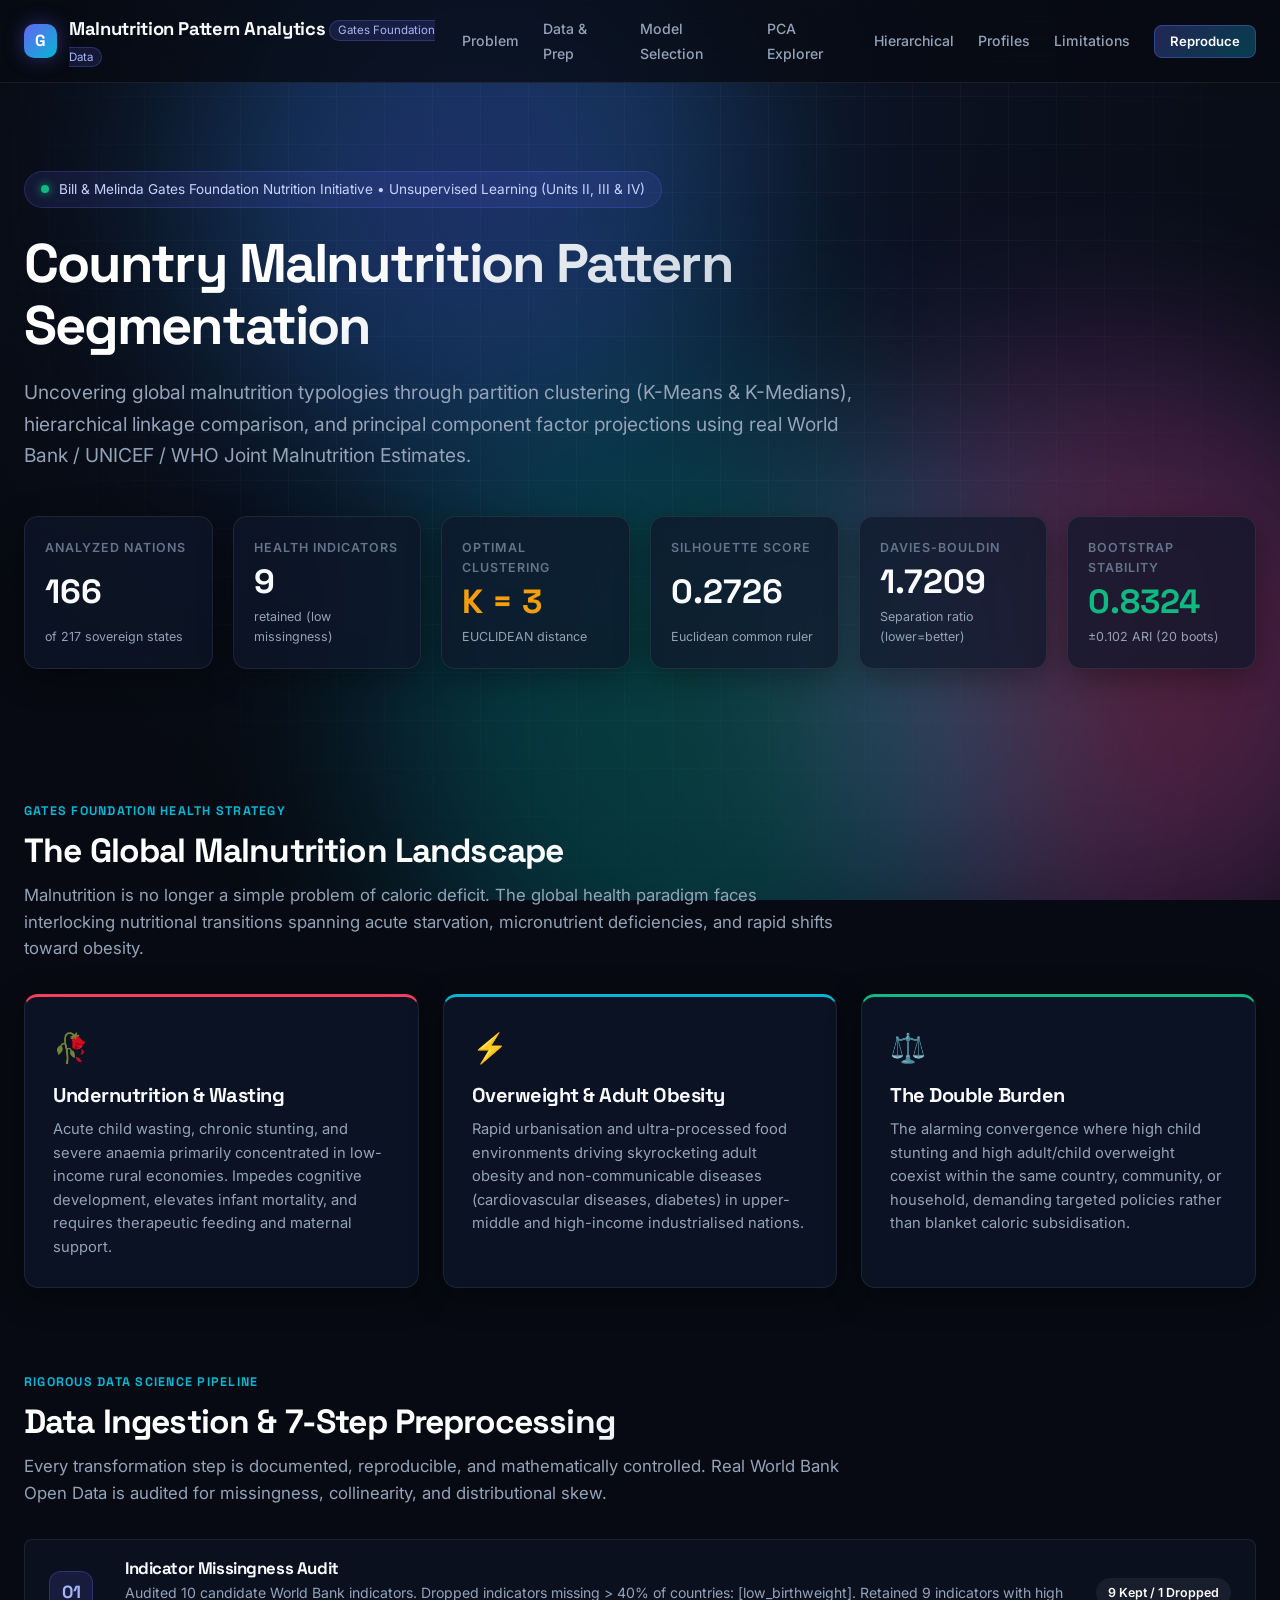
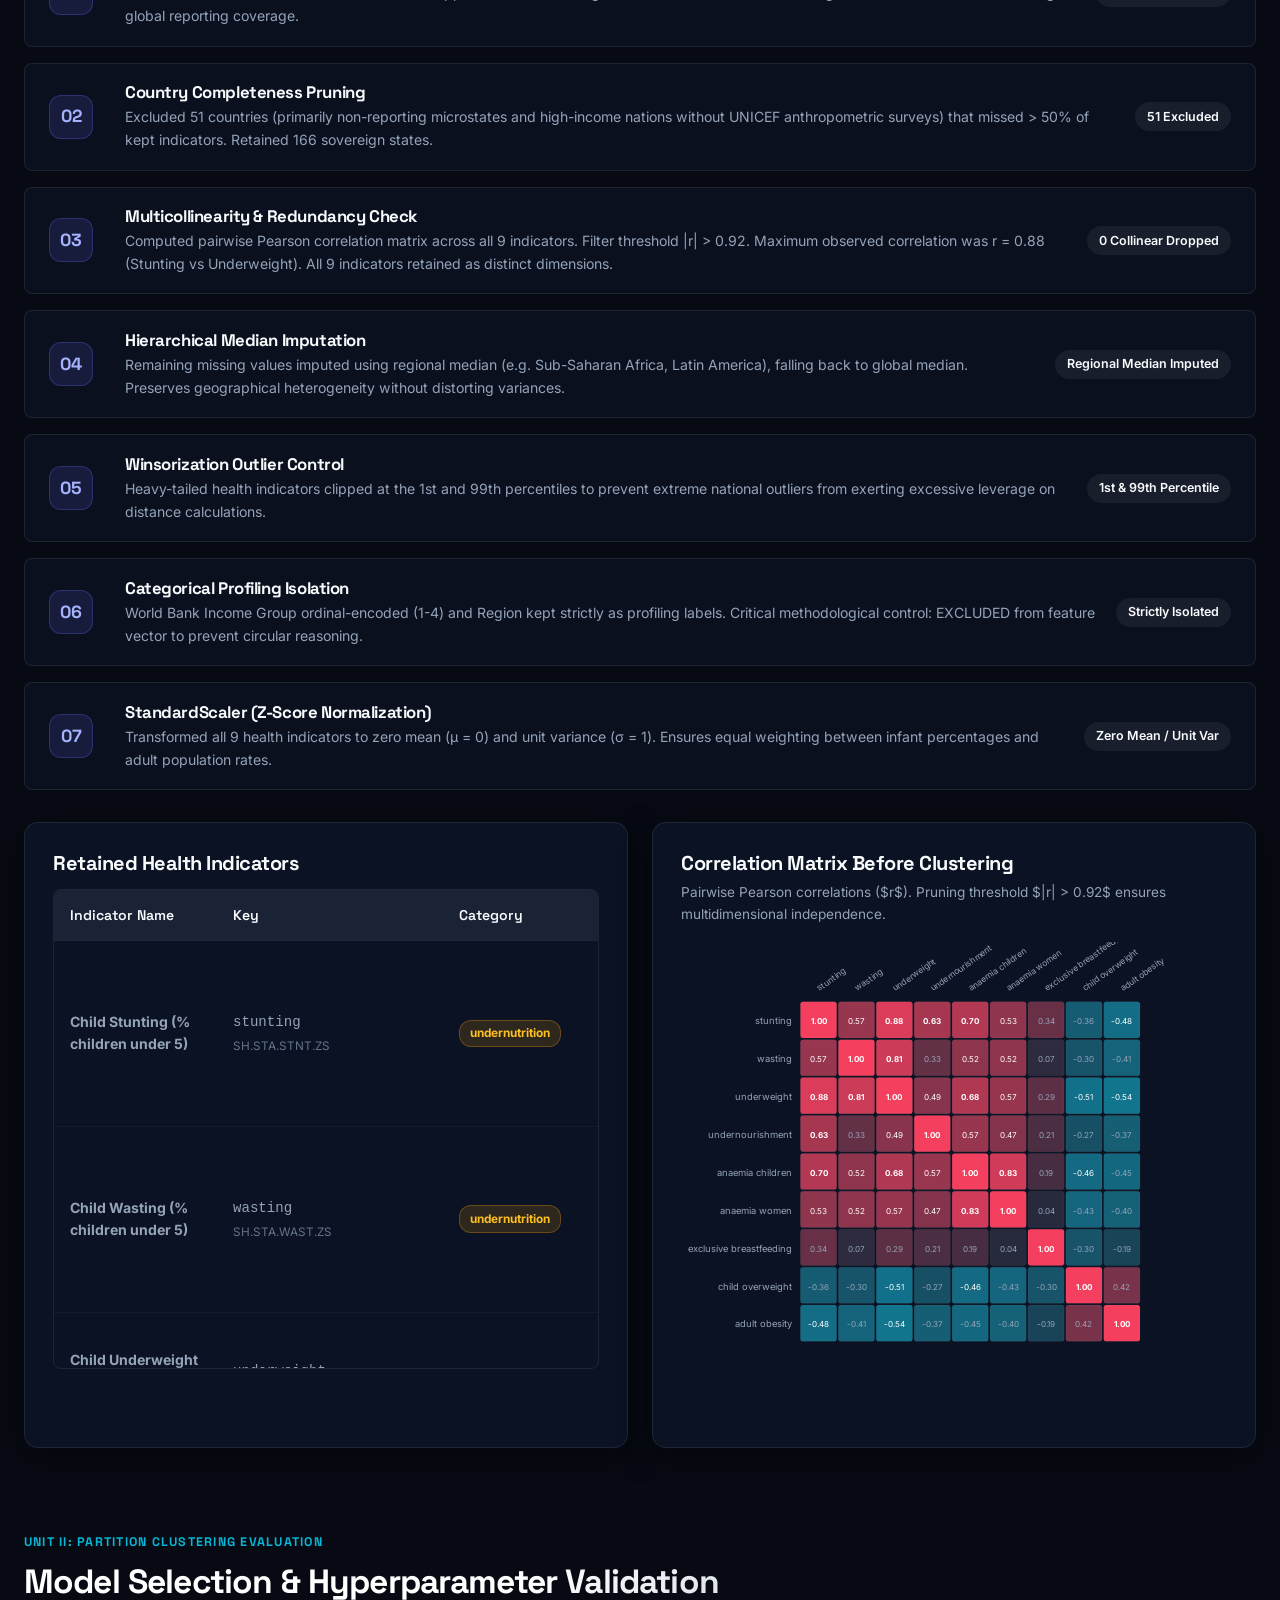
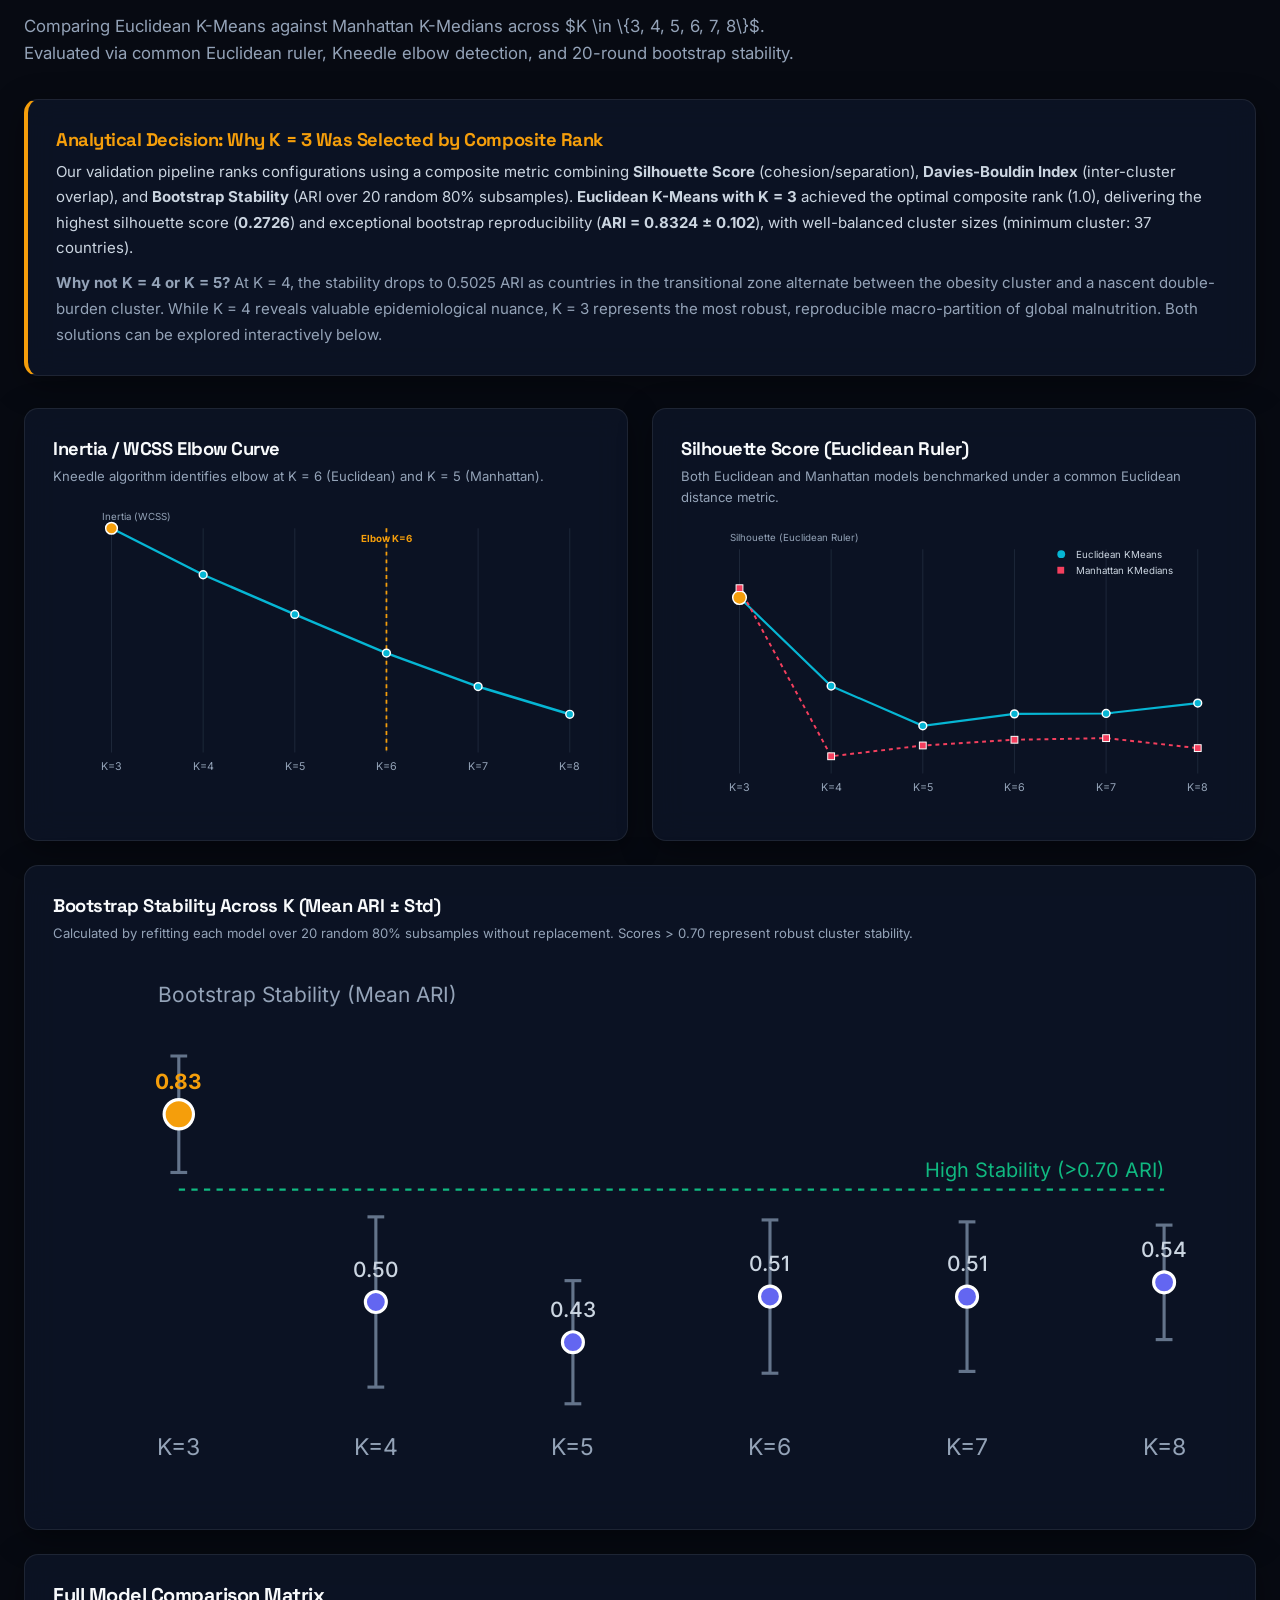
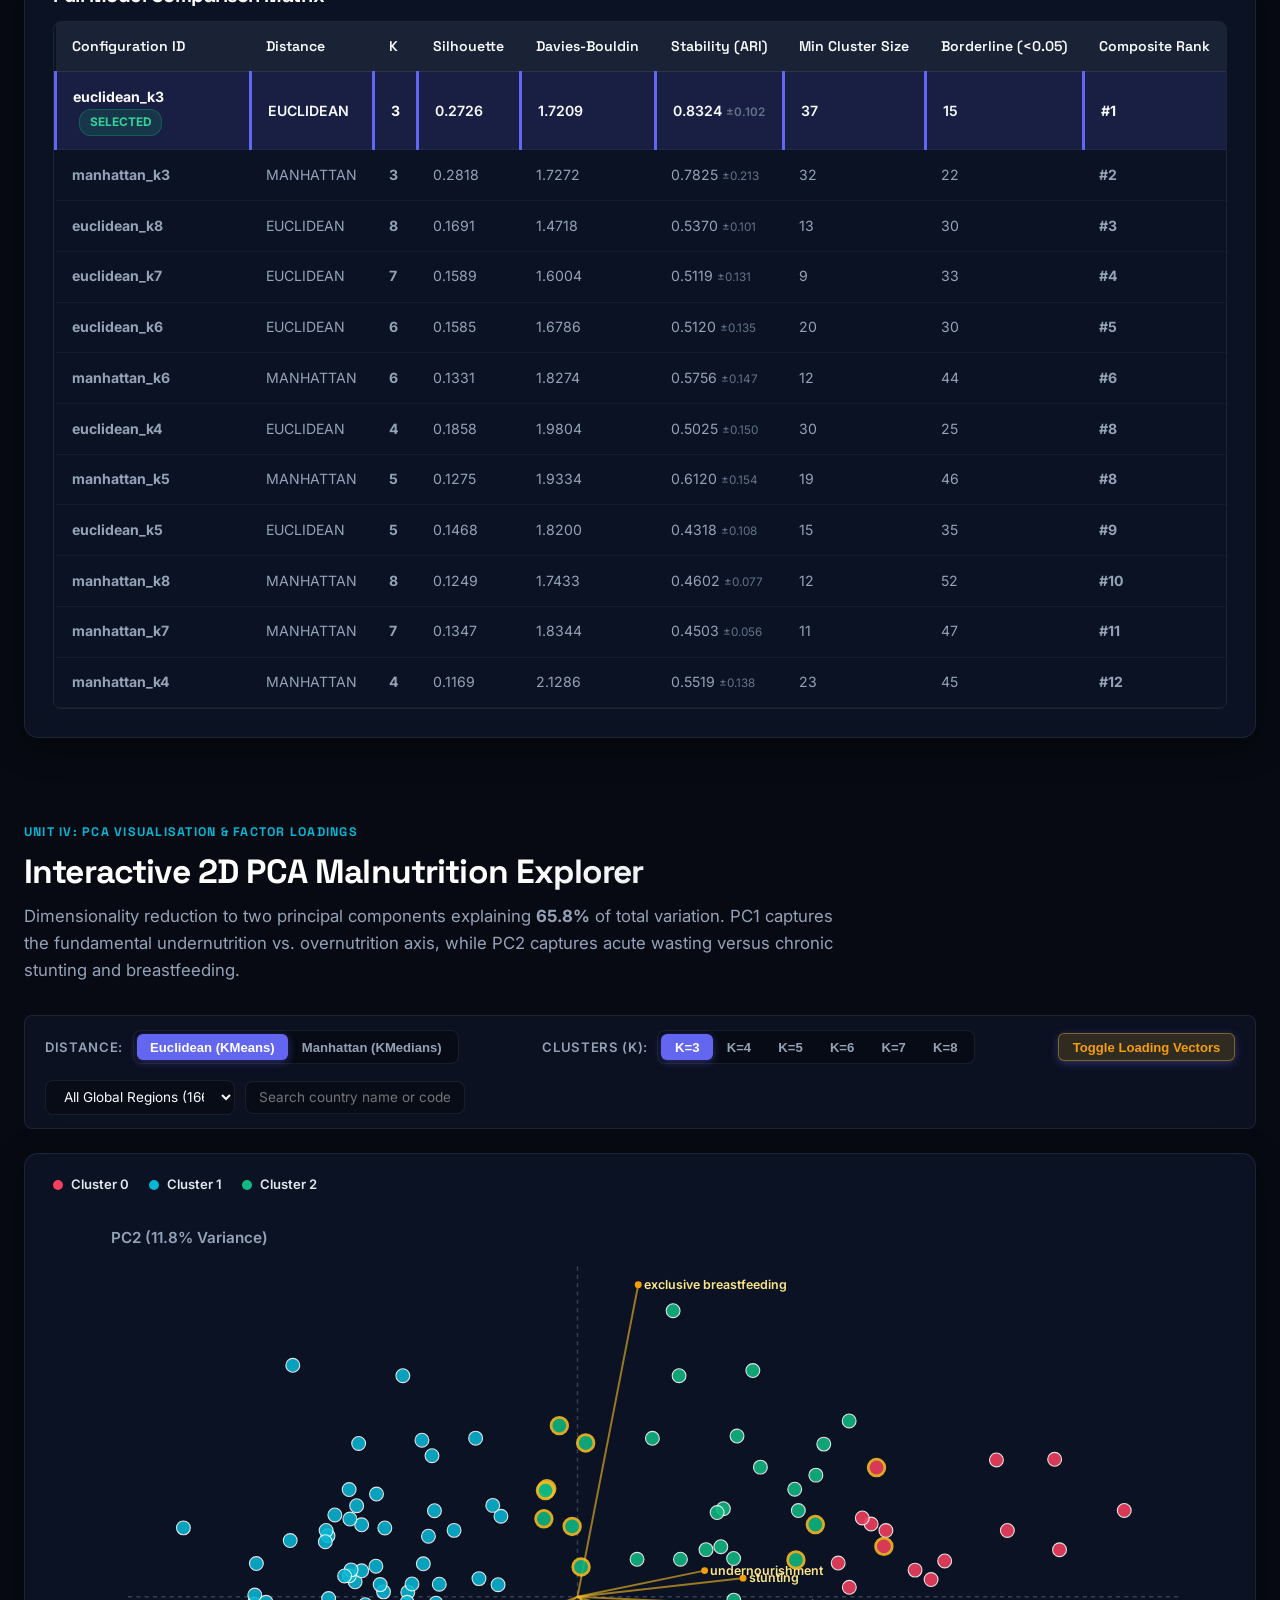
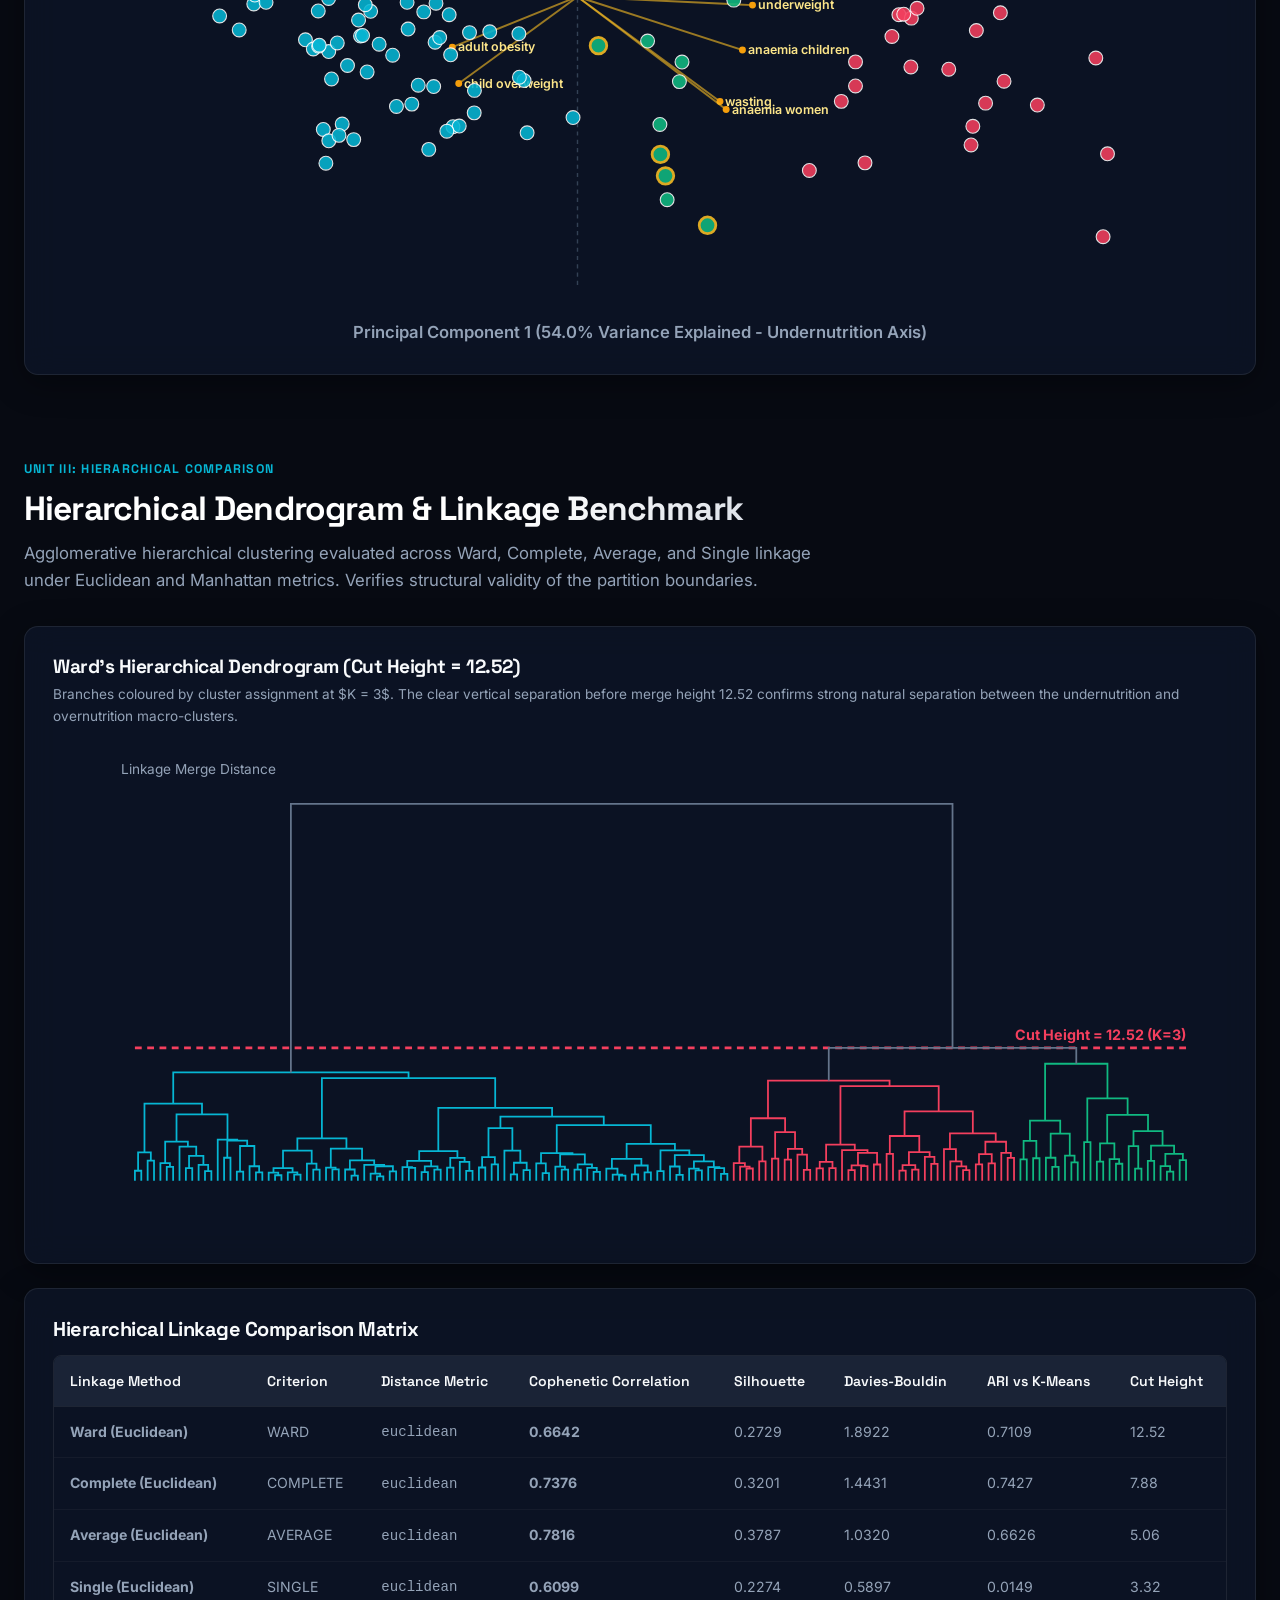
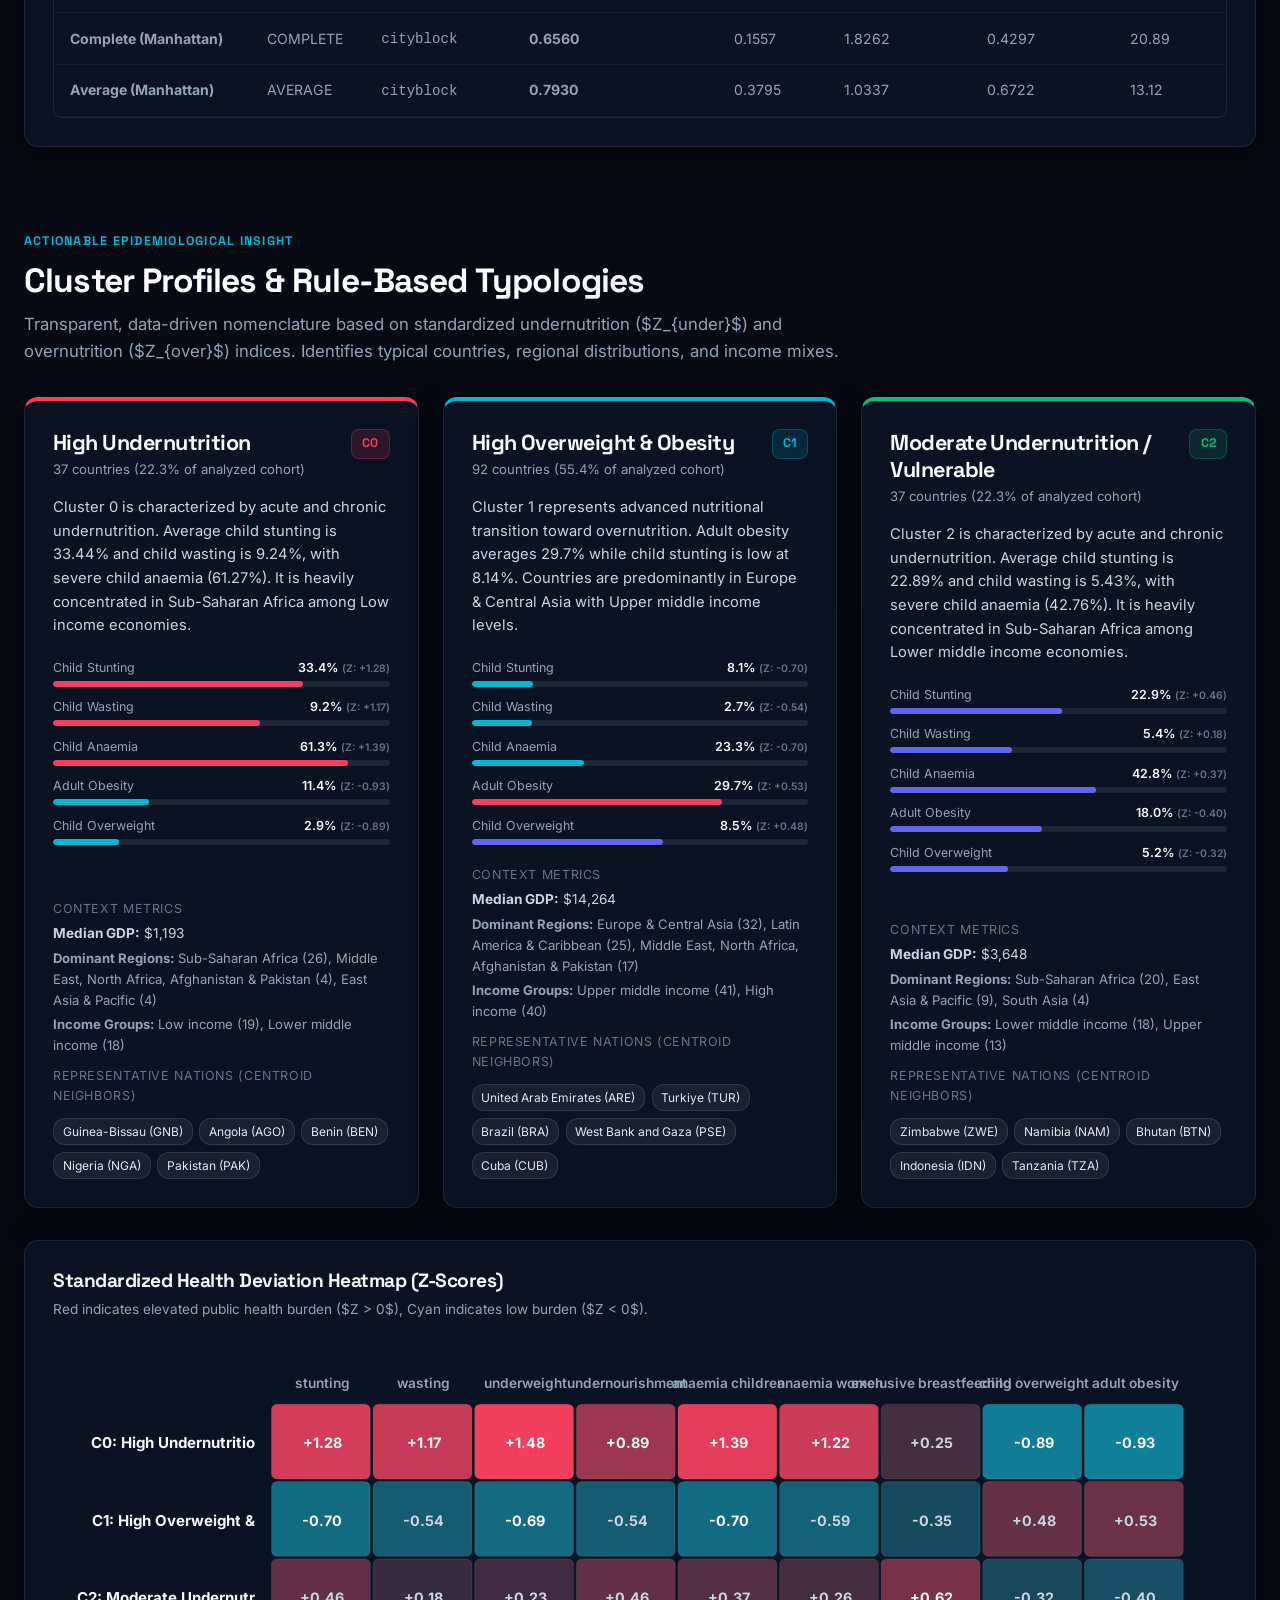
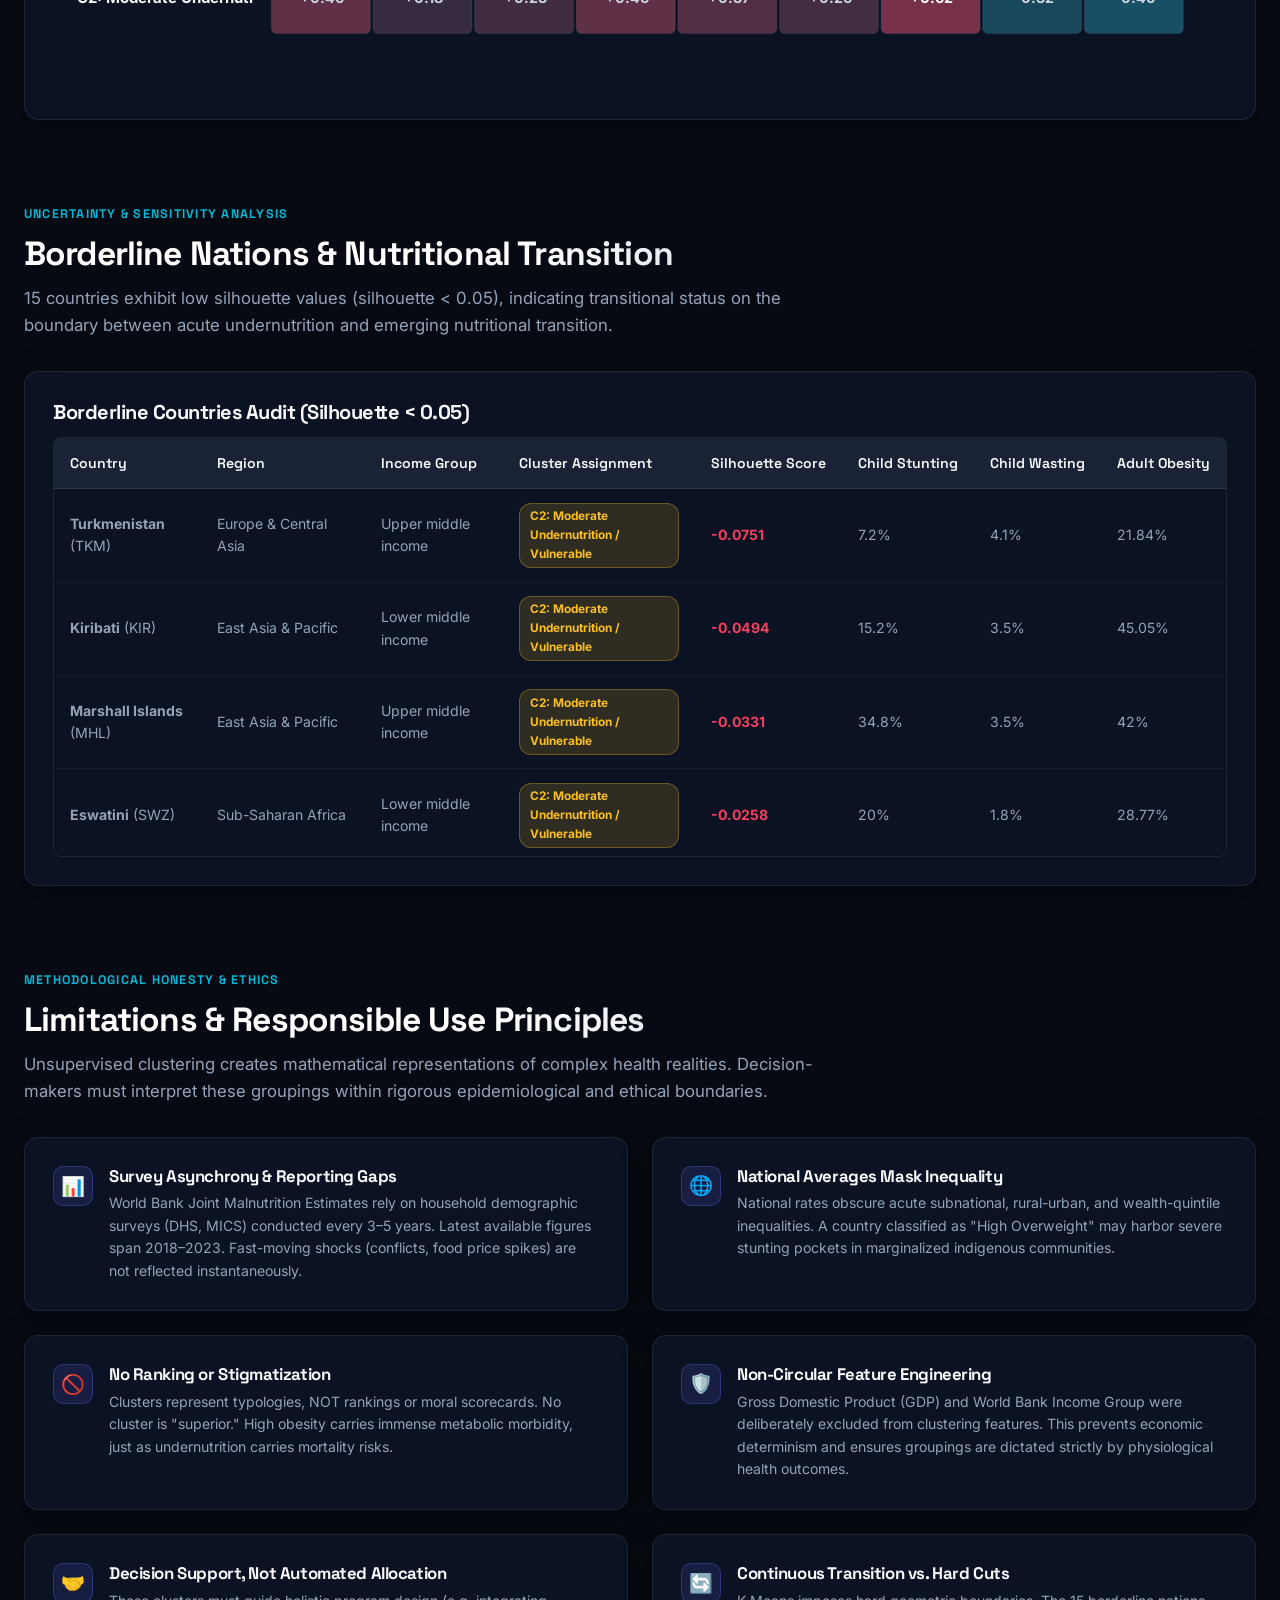
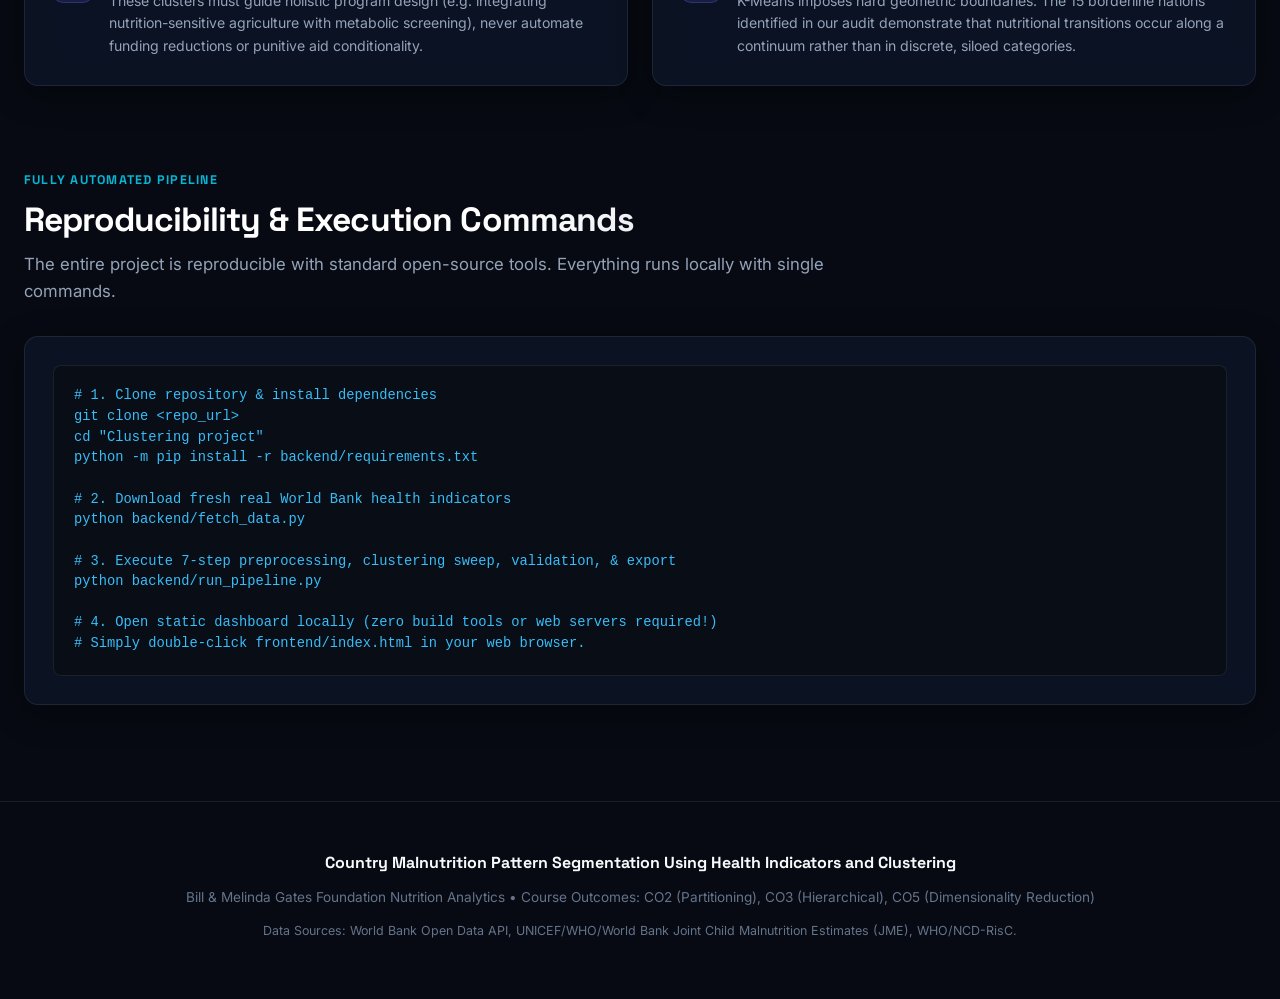
==== frontend/index.html @ 06da7097 "feat: complete country malnutrition segmentation pipeline, real data ingestion, model validation, an" ====
<!DOCTYPE html>
<html lang="en">
<head>
  <meta charset="UTF-8">
  <meta name="viewport" content="width=device-width, initial-scale=1.0">
  <title>Country Malnutrition Pattern Segmentation | Gates Foundation Nutrition Analytics</title>
  <meta name="description" content="Unsupervised machine learning segmentation of global country malnutrition patterns using World Bank and Joint Malnutrition Estimates data.">

  <!-- Google Fonts: Space Grotesk (Headings) & Inter (Body) -->
  <link rel="preconnect" href="https://fonts.googleapis.com">
  <link rel="preconnect" href="https://fonts.gstatic.com" crossorigin>
  <link href="https://fonts.googleapis.com/css2?family=Inter:wght@300;400;500;600;700&family=Space+Grotesk:wght@500;600;700;800&display=swap" rel="stylesheet">

  <link rel="stylesheet" href="css/style.css">
</head>
<body>

  <!-- Dynamic Aurora Background & Blobs -->
  <div class="background-canvas">
    <div class="subtle-grid"></div>
    <div class="aurora-blob blob-1"></div>
    <div class="aurora-blob blob-2"></div>
    <div class="aurora-blob blob-3"></div>
  </div>

  <!-- Demo Data Banner (activates only if synthetic demo data is loaded) -->
  <div id="demoBanner" class="demo-banner">
    ⚠️ DEMO DATASET ACTIVE: The dashboard is currently displaying synthetic offline testing data.
  </div>

  <!-- Navigation Bar -->
  <header class="top-nav">
    <div class="nav-container">
      <a href="#" class="brand-wrapper">
        <div class="brand-icon">G</div>
        <div>
          <span class="brand-text">Malnutrition Pattern Analytics</span>
          <span class="brand-tag">Gates Foundation Data</span>
        </div>
      </a>
      <ul class="nav-links">
        <li><a href="#problem">Problem</a></li>
        <li><a href="#preprocessing">Data & Prep</a></li>
        <li><a href="#model-selection">Model Selection</a></li>
        <li><a href="#pca-explorer">PCA Explorer</a></li>
        <li><a href="#hierarchical">Hierarchical</a></li>
        <li><a href="#cluster-profiles">Profiles</a></li>
        <li><a href="#limitations">Limitations</a></li>
        <li><a href="#reproduce" class="nav-cta">Reproduce</a></li>
      </ul>
    </div>
  </header>

  <!-- Main Content Layout -->
  <main class="main-wrapper">

    <!-- HERO SECTION -->
    <section class="hero-section reveal-on-scroll">
      <div class="hero-pill-org">
        <span class="pulse-dot"></span>
        <span>Bill & Melinda Gates Foundation Nutrition Initiative • Unsupervised Learning (Units II, III & IV)</span>
      </div>
      <h1 class="hero-title">Country Malnutrition Pattern Segmentation</h1>
      <p class="hero-subtitle">
        Uncovering global malnutrition typologies through partition clustering (K-Means & K-Medians), 
        hierarchical linkage comparison, and principal component factor projections using real World Bank / UNICEF / WHO Joint Malnutrition Estimates.
      </p>

      <!-- KPI Summary Cards Grid -->
      <div class="kpi-grid">
        <div class="glass-card kpi-card">
          <div class="kpi-label">Analyzed Nations</div>
          <div class="kpi-value" id="kpiCountries">--</div>
          <div class="kpi-subtext" id="kpiCountriesSub">sovereign states</div>
        </div>
        <div class="glass-card kpi-card">
          <div class="kpi-label">Health Indicators</div>
          <div class="kpi-value" id="kpiIndicators">--</div>
          <div class="kpi-subtext" id="kpiIndicatorsSub">dimensions retained</div>
        </div>
        <div class="glass-card kpi-card">
          <div class="kpi-label">Optimal Clustering</div>
          <div class="kpi-value" id="kpiK" style="color: var(--amber-accent);">--</div>
          <div class="kpi-subtext" id="kpiKSub">composite rank #1</div>
        </div>
        <div class="glass-card kpi-card">
          <div class="kpi-label">Silhouette Score</div>
          <div class="kpi-value" id="kpiSilhouette">--</div>
          <div class="kpi-subtext" id="kpiSilhouetteSub">common Euclidean ruler</div>
        </div>
        <div class="glass-card kpi-card">
          <div class="kpi-label">Davies-Bouldin</div>
          <div class="kpi-value" id="kpiDB">--</div>
          <div class="kpi-subtext" id="kpiDBSub">lower is better</div>
        </div>
        <div class="glass-card kpi-card">
          <div class="kpi-label">Bootstrap Stability</div>
          <div class="kpi-value" id="kpiStability" style="color: var(--emerald-accent);">--</div>
          <div class="kpi-subtext" id="kpiStabilitySub">20 subsamples ARI</div>
        </div>
      </div>
    </section>

    <!-- PROBLEM FRAMING -->
    <section id="problem" class="reveal-on-scroll" style="margin-top: 4rem;">
      <div class="section-header">
        <div class="section-tag">Gates Foundation Health Strategy</div>
        <h2 class="section-title">The Global Malnutrition Landscape</h2>
        <p class="section-desc">
          Malnutrition is no longer a simple problem of caloric deficit. The global health paradigm faces 
          interlocking nutritional transitions spanning acute starvation, micronutrient deficiencies, and rapid shifts toward obesity.
        </p>
      </div>

      <div class="problem-grid">
        <div class="glass-card problem-card undernutrition">
          <div class="problem-card-icon">🥀</div>
          <h3>Undernutrition & Wasting</h3>
          <p>
            Acute child wasting, chronic stunting, and severe anaemia primarily concentrated in low-income rural economies. 
            Impedes cognitive development, elevates infant mortality, and requires therapeutic feeding and maternal support.
          </p>
        </div>

        <div class="glass-card problem-card overnutrition">
          <div class="problem-card-icon">⚡</div>
          <h3>Overweight & Adult Obesity</h3>
          <p>
            Rapid urbanisation and ultra-processed food environments driving skyrocketing adult obesity and non-communicable 
            diseases (cardiovascular diseases, diabetes) in upper-middle and high-income industrialised nations.
          </p>
        </div>

        <div class="glass-card problem-card doubleburden">
          <div class="problem-card-icon">⚖️</div>
          <h3>The Double Burden</h3>
          <p>
            The alarming convergence where high child stunting and high adult/child overweight coexist within the same country, 
            community, or household, demanding targeted policies rather than blanket caloric subsidisation.
          </p>
        </div>
      </div>
    </section>

    <!-- DATA & PREPROCESSING AUDIT -->
    <section id="preprocessing" class="reveal-on-scroll" style="margin-top: 5rem;">
      <div class="section-header">
        <div class="section-tag">Rigorous Data Science Pipeline</div>
        <h2 class="section-title">Data Ingestion & 7-Step Preprocessing</h2>
        <p class="section-desc">
          Every transformation step is documented, reproducible, and mathematically controlled. Real World Bank Open Data 
          is audited for missingness, collinearity, and distributional skew.
        </p>
      </div>

      <!-- Preprocessing Stepper Timeline -->
      <div class="timeline-stepper" id="preprocessingAuditContainer">
        <!-- Rendered by app.js -->
      </div>

      <!-- Indicator Table & Correlation Heatmap -->
      <div class="comparison-layout" style="margin-top: 2rem;">
        <div class="glass-card">
          <h3 style="font-size: 1.25rem; margin-bottom: 0.8rem;">Retained Health Indicators</h3>
          <div class="table-responsive" style="max-height: 480px;">
            <table class="data-table" id="indicatorTable">
              <thead>
                <tr>
                  <th>Indicator Name</th>
                  <th>Key</th>
                  <th>Category</th>
                  <th>Coverage</th>
                  <th>Clinical Definition</th>
                </tr>
              </thead>
              <tbody>
                <!-- Rendered by app.js -->
              </tbody>
            </table>
          </div>
        </div>

        <div class="glass-card">
          <h3 style="font-size: 1.25rem; margin-bottom: 0.35rem;">Correlation Matrix Before Clustering</h3>
          <p style="font-size: 0.85rem; color: var(--text-muted); margin-bottom: 1rem;">
            Pairwise Pearson correlations ($r$). Pruning threshold $|r| > 0.92$ ensures multidimensional independence.
          </p>
          <div id="correlationHeatmapSvg" class="chart-container">
            <!-- Rendered by app.js -->
          </div>
        </div>
      </div>
    </section>

    <!-- MODEL SELECTION & VALIDATION -->
    <section id="model-selection" class="reveal-on-scroll" style="margin-top: 5rem;">
      <div class="section-header">
        <div class="section-tag">Unit II: Partition Clustering Evaluation</div>
        <h2 class="section-title">Model Selection & Hyperparameter Validation</h2>
        <p class="section-desc">
          Comparing Euclidean K-Means against Manhattan K-Medians across $K \in \{3, 4, 5, 6, 7, 8\}$. 
          Evaluated via common Euclidean ruler, Kneedle elbow detection, and 20-round bootstrap stability.
        </p>
      </div>

      <!-- Narrative on Selection of K -->
      <div class="glass-card" style="margin-bottom: 2rem; border-left: 4px solid var(--amber-accent);">
        <h4 style="font-size: 1.15rem; color: var(--amber-accent); margin-bottom: 0.5rem;">
          Analytical Decision: Why K = 3 Was Selected by Composite Rank
        </h4>
        <p style="font-size: 0.94rem; color: #cbd5e1; line-height: 1.7; margin-bottom: 0.6rem;">
          Our validation pipeline ranks configurations using a composite metric combining <strong>Silhouette Score</strong> (cohesion/separation), 
          <strong>Davies-Bouldin Index</strong> (inter-cluster overlap), and <strong>Bootstrap Stability</strong> (ARI over 20 random 80% subsamples).
          <strong>Euclidean K-Means with K = 3</strong> achieved the optimal composite rank (1.0), delivering the highest silhouette score (<strong>0.2726</strong>) 
          and exceptional bootstrap reproducibility (<strong>ARI = 0.8324 ± 0.102</strong>), with well-balanced cluster sizes (minimum cluster: 37 countries).
        </p>
        <p style="font-size: 0.94rem; color: var(--text-muted); line-height: 1.7;">
          <strong>Why not K = 4 or K = 5?</strong> At K = 4, the stability drops to 0.5025 ARI as countries in the transitional zone alternate between 
          the obesity cluster and a nascent double-burden cluster. While K = 4 reveals valuable epidemiological nuance, K = 3 represents the 
          most robust, reproducible macro-partition of global malnutrition. Both solutions can be explored interactively below.
        </p>
      </div>

      <!-- Model Selection Charts Grid -->
      <div class="comparison-layout">
        <div class="glass-card">
          <h3 style="font-size: 1.15rem; margin-bottom: 0.35rem;">Inertia / WCSS Elbow Curve</h3>
          <p style="font-size: 0.82rem; color: var(--text-muted); margin-bottom: 0.75rem;">
            Kneedle algorithm identifies elbow at K = 6 (Euclidean) and K = 5 (Manhattan).
          </p>
          <div id="elbowChartSvg" class="chart-container"></div>
        </div>

        <div class="glass-card">
          <h3 style="font-size: 1.15rem; margin-bottom: 0.35rem;">Silhouette Score (Euclidean Ruler)</h3>
          <p style="font-size: 0.82rem; color: var(--text-muted); margin-bottom: 0.75rem;">
            Both Euclidean and Manhattan models benchmarked under a common Euclidean distance metric.
          </p>
          <div id="validationChartSvg" class="chart-container"></div>
        </div>
      </div>

      <!-- Stability Chart -->
      <div class="glass-card" style="margin-top: 1.5rem;">
        <h3 style="font-size: 1.15rem; margin-bottom: 0.35rem;">Bootstrap Stability Across K (Mean ARI ± Std)</h3>
        <p style="font-size: 0.82rem; color: var(--text-muted); margin-bottom: 0.75rem;">
          Calculated by refitting each model over 20 random 80% subsamples without replacement. Scores > 0.70 represent robust cluster stability.
        </p>
        <div id="stabilityChartSvg" class="chart-container"></div>
      </div>

      <!-- Configurations Table -->
      <div class="glass-card" style="margin-top: 1.5rem;">
        <h3 style="font-size: 1.25rem; margin-bottom: 0.8rem;">Full Model Comparison Matrix</h3>
        <div class="table-responsive">
          <table class="data-table" id="modelComparisonTable">
            <thead>
              <tr>
                <th>Configuration ID</th>
                <th>Distance</th>
                <th>K</th>
                <th>Silhouette</th>
                <th>Davies-Bouldin</th>
                <th>Stability (ARI)</th>
                <th>Min Cluster Size</th>
                <th>Borderline (<0.05)</th>
                <th>Composite Rank</th>
              </tr>
            </thead>
            <tbody>
              <!-- Rendered by app.js -->
            </tbody>
          </table>
        </div>
      </div>
    </section>

    <!-- INTERACTIVE 2D PCA EXPLORER -->
    <section id="pca-explorer" class="reveal-on-scroll" style="margin-top: 5rem;">
      <div class="section-header">
        <div class="section-tag">Unit IV: PCA Visualisation & Factor Loadings</div>
        <h2 class="section-title">Interactive 2D PCA Malnutrition Explorer</h2>
        <p class="section-desc">
          Dimensionality reduction to two principal components explaining <strong>65.8%</strong> of total variation. 
          PC1 captures the fundamental undernutrition vs. overnutrition axis, while PC2 captures acute wasting versus chronic stunting and breastfeeding.
        </p>
      </div>

      <!-- Controls & Filters Bar -->
      <div class="controls-bar">
        <div class="control-group">
          <span class="control-label">Distance:</span>
          <div class="btn-toggle-group">
            <button class="btn-toggle active" data-dist="euclidean">Euclidean (KMeans)</button>
            <button class="btn-toggle" data-dist="manhattan">Manhattan (KMedians)</button>
          </div>
        </div>

        <div class="control-group">
          <span class="control-label">Clusters (K):</span>
          <div class="btn-toggle-group">
            <button class="btn-toggle active" data-k="3">K=3</button>
            <button class="btn-toggle" data-k="4">K=4</button>
            <button class="btn-toggle" data-k="5">K=5</button>
            <button class="btn-toggle" data-k="6">K=6</button>
            <button class="btn-toggle" data-k="7">K=7</button>
            <button class="btn-toggle" data-k="8">K=8</button>
          </div>
        </div>

        <div class="control-group">
          <button id="toggleLoadingsBtn" class="btn-toggle active" style="background: rgba(251, 191, 36, 0.15); border: 1px solid rgba(251, 191, 36, 0.4); color: var(--amber-accent);">
            Toggle Loading Vectors
          </button>
        </div>

        <div class="control-group">
          <select id="pcaRegionSelect" class="search-input" style="width: 190px;">
            <option value="all">All Regions</option>
          </select>
          <input type="text" id="pcaSearchInput" class="search-input" placeholder="Search country name or code...">
        </div>
      </div>

      <!-- PCA Canvas Container -->
      <div class="glass-card" style="padding: 1.25rem; position: relative;">
        <!-- Cluster Legend -->
        <div id="pcaClusterLegend" style="display: flex; flex-wrap: wrap; margin-bottom: 0.75rem; padding-left: 0.5rem;"></div>

        <div id="pcaScatterSvg" class="chart-container">
          <!-- Rendered by app.js -->
        </div>

        <!-- Floating Glass Tooltip -->
        <div id="pcaTooltip" class="chart-tooltip"></div>
      </div>
    </section>

    <!-- HIERARCHICAL CLUSTERING COMPARISON -->
    <section id="hierarchical" class="reveal-on-scroll" style="margin-top: 5rem;">
      <div class="section-header">
        <div class="section-tag">Unit III: Hierarchical Comparison</div>
        <h2 class="section-title">Hierarchical Dendrogram & Linkage Benchmark</h2>
        <p class="section-desc">
          Agglomerative hierarchical clustering evaluated across Ward, Complete, Average, and Single linkage 
          under Euclidean and Manhattan metrics. Verifies structural validity of the partition boundaries.
        </p>
      </div>

      <div class="glass-card" style="margin-bottom: 1.5rem;">
        <h3 style="font-size: 1.2rem; margin-bottom: 0.35rem;">Ward's Hierarchical Dendrogram (Cut Height = 12.52)</h3>
        <p style="font-size: 0.85rem; color: var(--text-muted); margin-bottom: 1rem;">
          Branches coloured by cluster assignment at $K = 3$. The clear vertical separation before merge height 12.52 
          confirms strong natural separation between the undernutrition and overnutrition macro-clusters.
        </p>
        <div id="dendrogramSvg" class="chart-container">
          <!-- Rendered by app.js -->
        </div>
      </div>

      <div class="glass-card">
        <h3 style="font-size: 1.25rem; margin-bottom: 0.8rem;">Hierarchical Linkage Comparison Matrix</h3>
        <div class="table-responsive">
          <table class="data-table" id="hierarchicalTable">
            <thead>
              <tr>
                <th>Linkage Method</th>
                <th>Criterion</th>
                <th>Distance Metric</th>
                <th>Cophenetic Correlation</th>
                <th>Silhouette</th>
                <th>Davies-Bouldin</th>
                <th>ARI vs K-Means</th>
                <th>Cut Height</th>
              </tr>
            </thead>
            <tbody>
              <!-- Rendered by app.js -->
            </tbody>
          </table>
        </div>
      </div>
    </section>

    <!-- CLUSTER PROFILES & INTERPRETATION -->
    <section id="cluster-profiles" class="reveal-on-scroll" style="margin-top: 5rem;">
      <div class="section-header">
        <div class="section-tag">Actionable Epidemiological Insight</div>
        <h2 class="section-title">Cluster Profiles & Rule-Based Typologies</h2>
        <p class="section-desc">
          Transparent, data-driven nomenclature based on standardized undernutrition ($Z_{under}$) and overnutrition ($Z_{over}$) indices. 
          Identifies typical countries, regional distributions, and income mixes.
        </p>
      </div>

      <!-- Cluster Profile Cards Grid -->
      <div class="cluster-cards-grid" id="clusterProfilesGrid">
        <!-- Rendered by app.js -->
      </div>

      <!-- Z-Score Profile Heatmap -->
      <div class="glass-card" style="margin-top: 2rem;">
        <h3 style="font-size: 1.2rem; margin-bottom: 0.35rem;">Standardized Health Deviation Heatmap (Z-Scores)</h3>
        <p style="font-size: 0.85rem; color: var(--text-muted); margin-bottom: 1rem;">
          Red indicates elevated public health burden ($Z > 0$), Cyan indicates low burden ($Z < 0$).
        </p>
        <div id="profileHeatmapSvg" class="chart-container">
          <!-- Rendered by app.js -->
        </div>
      </div>
    </section>

    <!-- STABILITY & BORDERLINE CASES -->
    <section id="stability" class="reveal-on-scroll" style="margin-top: 5rem;">
      <div class="section-header">
        <div class="section-tag">Uncertainty & Sensitivity Analysis</div>
        <h2 class="section-title">Borderline Nations & Nutritional Transition</h2>
        <p class="section-desc">
          15 countries exhibit low silhouette values (silhouette &lt; 0.05), indicating transitional status 
          on the boundary between acute undernutrition and emerging nutritional transition.
        </p>
      </div>

      <div class="glass-card">
        <h3 style="font-size: 1.25rem; margin-bottom: 0.8rem;">Borderline Countries Audit (Silhouette &lt; 0.05)</h3>
        <div class="table-responsive" style="max-height: 420px;">
          <table class="data-table" id="borderlineTable">
            <thead>
              <tr>
                <th>Country</th>
                <th>Region</th>
                <th>Income Group</th>
                <th>Cluster Assignment</th>
                <th>Silhouette Score</th>
                <th>Child Stunting</th>
                <th>Child Wasting</th>
                <th>Adult Obesity</th>
              </tr>
            </thead>
            <tbody>
              <!-- Rendered by app.js -->
            </tbody>
          </table>
        </div>
      </div>
    </section>

    <!-- LIMITATIONS & RESPONSIBLE USE -->
    <section id="limitations" class="reveal-on-scroll" style="margin-top: 5rem;">
      <div class="section-header">
        <div class="section-tag">Methodological Honesty & Ethics</div>
        <h2 class="section-title">Limitations & Responsible Use Principles</h2>
        <p class="section-desc">
          Unsupervised clustering creates mathematical representations of complex health realities. 
          Decision-makers must interpret these groupings within rigorous epidemiological and ethical boundaries.
        </p>
      </div>

      <div class="ethics-grid">
        <div class="glass-card ethics-item">
          <div class="ethics-icon">📊</div>
          <div class="ethics-body">
            <h4>Survey Asynchrony & Reporting Gaps</h4>
            <p>
              World Bank Joint Malnutrition Estimates rely on household demographic surveys (DHS, MICS) conducted every 3–5 years. 
              Latest available figures span 2018–2023. Fast-moving shocks (conflicts, food price spikes) are not reflected instantaneously.
            </p>
          </div>
        </div>

        <div class="glass-card ethics-item">
          <div class="ethics-icon">🌐</div>
          <div class="ethics-body">
            <h4>National Averages Mask Inequality</h4>
            <p>
              National rates obscure acute subnational, rural-urban, and wealth-quintile inequalities. 
              A country classified as "High Overweight" may harbor severe stunting pockets in marginalized indigenous communities.
            </p>
          </div>
        </div>

        <div class="glass-card ethics-item">
          <div class="ethics-icon">🚫</div>
          <div class="ethics-body">
            <h4>No Ranking or Stigmatization</h4>
            <p>
              Clusters represent typologies, NOT rankings or moral scorecards. No cluster is "superior." 
              High obesity carries immense metabolic morbidity, just as undernutrition carries mortality risks.
            </p>
          </div>
        </div>

        <div class="glass-card ethics-item">
          <div class="ethics-icon">🛡️</div>
          <div class="ethics-body">
            <h4>Non-Circular Feature Engineering</h4>
            <p>
              Gross Domestic Product (GDP) and World Bank Income Group were deliberately excluded from clustering features. 
              This prevents economic determinism and ensures groupings are dictated strictly by physiological health outcomes.
            </p>
          </div>
        </div>

        <div class="glass-card ethics-item">
          <div class="ethics-icon">🤝</div>
          <div class="ethics-body">
            <h4>Decision Support, Not Automated Allocation</h4>
            <p>
              These clusters must guide holistic program design (e.g. integrating nutrition-sensitive agriculture with metabolic screening), 
              never automate funding reductions or punitive aid conditionality.
            </p>
          </div>
        </div>

        <div class="glass-card ethics-item">
          <div class="ethics-icon">🔄</div>
          <div class="ethics-body">
            <h4>Continuous Transition vs. Hard Cuts</h4>
            <p>
              K-Means imposes hard geometric boundaries. The 15 borderline nations identified in our audit demonstrate that 
              nutritional transitions occur along a continuum rather than in discrete, siloed categories.
            </p>
          </div>
        </div>
      </div>
    </section>

    <!-- REPRODUCIBILITY & CLI -->
    <section id="reproduce" class="reveal-on-scroll" style="margin-top: 5rem;">
      <div class="section-header">
        <div class="section-tag">Fully Automated Pipeline</div>
        <h2 class="section-title">Reproducibility & Execution Commands</h2>
        <p class="section-desc">
          The entire project is reproducible with standard open-source tools. Everything runs locally with single commands.
        </p>
      </div>

      <div class="glass-card">
        <pre class="code-box" id="reproduceCodeBox"></pre>
      </div>
    </section>

  </main>

  <!-- Footer -->
  <footer>
    <div style="max-width: 1320px; margin: 0 auto; display: flex; flex-direction: column; align-items: center; gap: 0.75rem;">
      <div style="font-family: var(--font-heading); font-weight: 700; color: var(--text-main); font-size: 1rem;">
        Country Malnutrition Pattern Segmentation Using Health Indicators and Clustering
      </div>
      <div>
        Bill & Melinda Gates Foundation Nutrition Analytics • Course Outcomes: CO2 (Partitioning), CO3 (Hierarchical), CO5 (Dimensionality Reduction)
      </div>
      <div style="color: var(--text-dim); font-size: 0.78rem;">
        Data Sources: World Bank Open Data API, UNICEF/WHO/World Bank Joint Child Malnutrition Estimates (JME), WHO/NCD-RisC.
      </div>
    </div>
  </footer>

  <!-- Autogenerated Results Data -->
  <script src="data/results.js"></script>
  <!-- Main Application Logic -->
  <script src="js/app.js"></script>
</body>
</html>
---- frontend/css/style.css ----
/* ==============================================================================
   Country Malnutrition Pattern Segmentation - Stylesheet
   Typography: Space Grotesk (headings) + Inter (body & UI)
   Theme: Aurora dark glassmorphism, animated glow, precision layout
   ============================================================================== */

:root {
  --font-heading: 'Space Grotesk', -apple-system, BlinkMacSystemFont, sans-serif;
  --font-body: 'Inter', -apple-system, BlinkMacSystemFont, sans-serif;

  --bg-space: #070a12;
  --bg-card: rgba(15, 23, 42, 0.72);
  --bg-card-hover: rgba(30, 41, 59, 0.85);
  --bg-card-solid: #0f172a;
  --border-card: rgba(255, 255, 255, 0.08);
  --border-card-hover: rgba(99, 102, 241, 0.4);

  --text-main: #f8fafc;
  --text-muted: #94a3b8;
  --text-dim: #64748b;

  --cyan-accent: #06b6d4;
  --indigo-accent: #6366f1;
  --purple-accent: #a855f7;
  --rose-accent: #f43f5e;
  --emerald-accent: #10b981;
  --amber-accent: #f59e0b;

  --cluster-0: #f43f5e; /* High Undernutrition */
  --cluster-1: #06b6d4; /* High Overweight & Obesity */
  --cluster-2: #10b981; /* Moderate Undernutrition / Double Burden */
  --cluster-3: #f59e0b; /* Transitional */
  --cluster-4: #a855f7;
  --cluster-5: #ec4899;
  --cluster-6: #3b82f6;
  --cluster-7: #84cc16;

  --radius-sm: 8px;
  --radius-md: 14px;
  --radius-lg: 20px;
  --shadow-glass: 0 8px 32px 0 rgba(0, 0, 0, 0.37);
  --shadow-glow: 0 0 40px rgba(99, 102, 241, 0.18);
}

/* Base & Reset */
* {
  margin: 0;
  padding: 0;
  box-sizing: border-box;
}

html {
  scroll-behavior: smooth;
  font-family: var(--font-body);
  background-color: var(--bg-space);
  color: var(--text-main);
  line-height: 1.6;
  -webkit-font-smoothing: antialiased;
}

body {
  position: relative;
  overflow-x: hidden;
  min-height: 100vh;
}

/* Background Atmosphere: Aurora & Glowing Blobs */
.background-canvas {
  position: fixed;
  top: 0;
  left: 0;
  width: 100vw;
  height: 100vh;
  z-index: -1;
  pointer-events: none;
  overflow: hidden;
  background: radial-gradient(circle at 50% 10%, #0d1527 0%, #070a12 80%);
}

.subtle-grid {
  position: absolute;
  inset: 0;
  background-image: 
    linear-gradient(to right, rgba(255, 255, 255, 0.03) 1px, transparent 1px),
    linear-gradient(to bottom, rgba(255, 255, 255, 0.03) 1px, transparent 1px);
  background-size: 48px 48px;
  mask-image: radial-gradient(circle at 50% 30%, black 40%, transparent 80%);
}

.aurora-blob {
  position: absolute;
  border-radius: 50%;
  filter: blur(100px);
  opacity: 0.35;
  animation: floatBlobs 24s infinite alternate ease-in-out;
}

.blob-1 {
  top: -10%;
  left: 15%;
  width: 550px;
  height: 550px;
  background: radial-gradient(circle, #4f46e5 0%, #06b6d4 100%);
}

.blob-2 {
  top: 40%;
  right: -10%;
  width: 600px;
  height: 600px;
  background: radial-gradient(circle, #f43f5e 0%, #8b5cf6 100%);
  animation-duration: 32s;
  animation-delay: -5s;
}

.blob-3 {
  bottom: -15%;
  left: 30%;
  width: 650px;
  height: 650px;
  background: radial-gradient(circle, #059669 0%, #0284c7 100%);
  animation-duration: 28s;
  animation-delay: -10s;
}

@keyframes floatBlobs {
  0% { transform: translate(0, 0) scale(1); }
  50% { transform: translate(60px, 40px) scale(1.08); }
  100% { transform: translate(-40px, 70px) scale(0.92); }
}

/* Top Navigation Bar */
.top-nav {
  position: sticky;
  top: 0;
  z-index: 100;
  backdrop-filter: blur(20px);
  -webkit-backdrop-filter: blur(20px);
  background: rgba(7, 10, 18, 0.75);
  border-bottom: 1px solid var(--border-card);
  transition: all 0.3s ease;
}

.nav-container {
  max-width: 1320px;
  margin: 0 auto;
  padding: 0.85rem 1.5rem;
  display: flex;
  align-items: center;
  justify-content: space-between;
}

.brand-wrapper {
  display: flex;
  align-items: center;
  gap: 0.75rem;
  text-decoration: none;
}

.brand-icon {
  width: 34px;
  height: 34px;
  border-radius: 10px;
  background: linear-gradient(135deg, var(--indigo-accent), var(--cyan-accent));
  display: flex;
  align-items: center;
  justify-content: center;
  color: white;
  font-weight: 800;
  font-family: var(--font-heading);
  box-shadow: 0 0 20px rgba(99, 102, 241, 0.4);
}

.brand-text {
  font-family: var(--font-heading);
  font-size: 1.15rem;
  font-weight: 700;
  color: var(--text-main);
  letter-spacing: -0.02em;
}

.brand-tag {
  font-size: 0.72rem;
  padding: 0.15rem 0.5rem;
  background: rgba(99, 102, 241, 0.15);
  border: 1px solid rgba(99, 102, 241, 0.3);
  border-radius: 12px;
  color: #a5b4fc;
}

.nav-links {
  display: flex;
  align-items: center;
  gap: 1.5rem;
  list-style: none;
}

.nav-links a {
  color: var(--text-muted);
  text-decoration: none;
  font-size: 0.88rem;
  font-weight: 500;
  transition: color 0.2s ease;
}

.nav-links a:hover {
  color: var(--text-main);
}

.nav-cta {
  padding: 0.45rem 0.95rem;
  background: linear-gradient(135deg, rgba(99, 102, 241, 0.3), rgba(6, 182, 212, 0.3));
  border: 1px solid rgba(99, 102, 241, 0.4);
  border-radius: var(--radius-sm);
  color: var(--text-main) !important;
  font-weight: 600 !important;
  font-size: 0.82rem !important;
}

/* Demo Data Alert Banner */
.demo-banner {
  display: none;
  background: linear-gradient(90deg, #b91c1c, #dc2626);
  color: white;
  text-align: center;
  padding: 0.55rem 1rem;
  font-weight: 700;
  font-size: 0.88rem;
  letter-spacing: 0.03em;
  box-shadow: 0 4px 12px rgba(220, 38, 38, 0.4);
}

.demo-banner.visible {
  display: block;
}

/* Layout Container */
.main-wrapper {
  max-width: 1320px;
  margin: 0 auto;
  padding: 2.5rem 1.5rem 6rem;
}

/* Typography Helpers */
h1, h2, h3, h4, h5, h6 {
  font-family: var(--font-heading);
  color: var(--text-main);
  letter-spacing: -0.025em;
  line-height: 1.25;
}

.section-header {
  margin-bottom: 2rem;
}

.section-tag {
  display: inline-flex;
  align-items: center;
  gap: 0.4rem;
  font-family: var(--font-heading);
  font-size: 0.78rem;
  text-transform: uppercase;
  letter-spacing: 0.1em;
  font-weight: 700;
  color: var(--cyan-accent);
  margin-bottom: 0.5rem;
}

.section-title {
  font-size: 2.1rem;
  font-weight: 700;
  margin-bottom: 0.6rem;
  background: linear-gradient(135deg, #ffffff 40%, #94a3b8 100%);
  -webkit-background-clip: text;
  -webkit-text-fill-color: transparent;
}

.section-desc {
  font-size: 1.05rem;
  color: var(--text-muted);
  max-width: 820px;
}

/* Cards & Glassmorphism */
.glass-card {
  background: var(--bg-card);
  backdrop-filter: blur(16px);
  -webkit-backdrop-filter: blur(16px);
  border: 1px solid var(--border-card);
  border-radius: var(--radius-md);
  padding: 1.75rem;
  box-shadow: var(--shadow-glass);
  transition: transform 0.25s cubic-bezier(0.16, 1, 0.3, 1), border-color 0.25s ease, box-shadow 0.25s ease;
  position: relative;
  overflow: hidden;
}

.glass-card:hover {
  border-color: var(--border-card-hover);
  box-shadow: var(--shadow-glass), var(--shadow-glow);
}

/* Hero Section */
.hero-section {
  padding: 3rem 0 4rem;
  text-align: left;
}

.hero-pill-org {
  display: inline-flex;
  align-items: center;
  gap: 0.6rem;
  background: rgba(99, 102, 241, 0.12);
  border: 1px solid rgba(99, 102, 241, 0.25);
  border-radius: 30px;
  padding: 0.4rem 1rem;
  font-size: 0.85rem;
  color: #c7d2fe;
  margin-bottom: 1.5rem;
}

.pulse-dot {
  width: 8px;
  height: 8px;
  border-radius: 50%;
  background: var(--emerald-accent);
  box-shadow: 0 0 10px var(--emerald-accent);
  animation: pulseDot 2s infinite;
}

@keyframes pulseDot {
  0%, 100% { opacity: 1; transform: scale(1); }
  50% { opacity: 0.4; transform: scale(0.85); }
}

.hero-title {
  font-size: 3.4rem;
  font-weight: 800;
  line-height: 1.15;
  margin-bottom: 1.25rem;
  max-width: 980px;
  letter-spacing: -0.035em;
  background: linear-gradient(135deg, #ffffff 30%, #cbd5e1 70%, #94a3b8 100%);
  -webkit-background-clip: text;
  -webkit-text-fill-color: transparent;
}

.hero-subtitle {
  font-size: 1.2rem;
  color: var(--text-muted);
  max-width: 850px;
  margin-bottom: 2.75rem;
  line-height: 1.65;
}

/* KPI Cards Grid */
.kpi-grid {
  display: grid;
  grid-template-columns: repeat(auto-fit, minmax(185px, 1fr));
  gap: 1.25rem;
  margin-top: 1.5rem;
}

.kpi-card {
  padding: 1.35rem 1.25rem;
  display: flex;
  flex-direction: column;
  justify-content: space-between;
}

.kpi-label {
  font-size: 0.78rem;
  text-transform: uppercase;
  letter-spacing: 0.08em;
  color: var(--text-dim);
  font-weight: 600;
  margin-bottom: 0.35rem;
}

.kpi-value {
  font-family: var(--font-heading);
  font-size: 2.1rem;
  font-weight: 700;
  color: var(--text-main);
  line-height: 1.1;
  margin-bottom: 0.35rem;
}

.kpi-subtext {
  font-size: 0.78rem;
  color: var(--text-muted);
}

/* Problem Framing Callouts */
.problem-grid {
  display: grid;
  grid-template-columns: repeat(3, 1fr);
  gap: 1.5rem;
  margin-top: 1.5rem;
}

.problem-card {
  border-top: 3px solid transparent;
}

.problem-card.undernutrition { border-top-color: var(--rose-accent); }
.problem-card.overnutrition { border-top-color: var(--cyan-accent); }
.problem-card.doubleburden { border-top-color: var(--emerald-accent); }

.problem-card-icon {
  font-size: 1.8rem;
  margin-bottom: 0.75rem;
}

.problem-card h3 {
  font-size: 1.25rem;
  margin-bottom: 0.6rem;
}

.problem-card p {
  font-size: 0.92rem;
  color: var(--text-muted);
  line-height: 1.6;
}

/* Preprocessing Timeline */
.timeline-stepper {
  display: flex;
  flex-direction: column;
  gap: 1rem;
  margin-top: 1.5rem;
}

.step-card {
  display: grid;
  grid-template-columns: 56px 1fr auto;
  align-items: center;
  gap: 1.25rem;
  padding: 1.15rem 1.5rem;
  background: rgba(15, 23, 42, 0.55);
  border: 1px solid var(--border-card);
  border-radius: var(--radius-sm);
  transition: all 0.2s ease;
}

.step-card:hover {
  background: rgba(30, 41, 59, 0.7);
  border-color: rgba(99, 102, 241, 0.3);
}

.step-number {
  width: 44px;
  height: 44px;
  border-radius: 12px;
  background: rgba(99, 102, 241, 0.15);
  border: 1px solid rgba(99, 102, 241, 0.3);
  color: #a5b4fc;
  font-family: var(--font-heading);
  font-weight: 700;
  font-size: 1.1rem;
  display: flex;
  align-items: center;
  justify-content: center;
}

.step-content h4 {
  font-size: 1.05rem;
  margin-bottom: 0.2rem;
}

.step-content p {
  font-size: 0.88rem;
  color: var(--text-muted);
}

.step-badge {
  font-size: 0.78rem;
  font-weight: 600;
  padding: 0.3rem 0.75rem;
  border-radius: 20px;
  background: rgba(255, 255, 255, 0.06);
  color: var(--text-main);
  white-space: nowrap;
}

/* Table Design */
.table-responsive {
  width: 100%;
  overflow-x: auto;
  border-radius: var(--radius-sm);
  border: 1px solid var(--border-card);
}

.data-table {
  width: 100%;
  border-collapse: collapse;
  text-align: left;
  font-size: 0.88rem;
}

.data-table th {
  background: rgba(30, 41, 59, 0.8);
  padding: 0.85rem 1rem;
  font-family: var(--font-heading);
  font-weight: 600;
  color: var(--text-main);
  border-bottom: 1px solid var(--border-card);
  white-space: nowrap;
}

.data-table td {
  padding: 0.85rem 1rem;
  border-bottom: 1px solid rgba(255, 255, 255, 0.04);
  color: var(--text-muted);
}

.data-table tr:hover td {
  background: rgba(255, 255, 255, 0.02);
  color: var(--text-main);
}

.data-table tr.selected-row td {
  background: rgba(99, 102, 241, 0.15);
  color: #f8fafc;
  font-weight: 600;
  border-left: 3px solid var(--indigo-accent);
}

.pill-status {
  display: inline-block;
  padding: 0.2rem 0.6rem;
  border-radius: 12px;
  font-size: 0.74rem;
  font-weight: 700;
}

.pill-success {
  background: rgba(16, 185, 129, 0.15);
  color: #34d399;
  border: 1px solid rgba(16, 185, 129, 0.3);
}

.pill-warning {
  background: rgba(245, 158, 11, 0.15);
  color: #fbbf24;
  border: 1px solid rgba(245, 158, 11, 0.3);
}

/* Charts & Explorers */
.chart-container {
  width: 100%;
  position: relative;
}

.svg-chart {
  width: 100%;
  height: auto;
  display: block;
}

/* Interactive Controls & Filters */
.controls-bar {
  display: flex;
  flex-wrap: wrap;
  align-items: center;
  justify-content: space-between;
  gap: 1rem;
  margin-bottom: 1.5rem;
  padding: 0.85rem 1.25rem;
  background: rgba(15, 23, 42, 0.6);
  border: 1px solid var(--border-card);
  border-radius: var(--radius-sm);
}

.control-group {
  display: flex;
  align-items: center;
  gap: 0.6rem;
}

.control-label {
  font-size: 0.82rem;
  font-weight: 600;
  color: var(--text-muted);
  text-transform: uppercase;
  letter-spacing: 0.05em;
}

.btn-toggle-group {
  display: inline-flex;
  background: rgba(0, 0, 0, 0.3);
  padding: 3px;
  border-radius: 8px;
  border: 1px solid var(--border-card);
}

.btn-toggle {
  background: transparent;
  border: none;
  padding: 0.35rem 0.85rem;
  border-radius: 6px;
  font-size: 0.82rem;
  font-weight: 600;
  color: var(--text-muted);
  cursor: pointer;
  transition: all 0.15s ease;
}

.btn-toggle.active {
  background: var(--indigo-accent);
  color: white;
  box-shadow: 0 2px 8px rgba(99, 102, 241, 0.4);
}

.search-input {
  background: rgba(0, 0, 0, 0.25);
  border: 1px solid var(--border-card);
  border-radius: var(--radius-sm);
  padding: 0.45rem 0.85rem;
  color: var(--text-main);
  font-family: var(--font-body);
  font-size: 0.85rem;
  outline: none;
  width: 220px;
  transition: border-color 0.2s ease;
}

.search-input:focus {
  border-color: var(--indigo-accent);
}

/* Tooltip */
.chart-tooltip {
  position: absolute;
  pointer-events: none;
  background: rgba(15, 23, 42, 0.95);
  backdrop-filter: blur(12px);
  border: 1px solid rgba(255, 255, 255, 0.15);
  border-radius: var(--radius-sm);
  padding: 0.85rem 1rem;
  font-size: 0.82rem;
  color: var(--text-main);
  box-shadow: 0 10px 25px rgba(0, 0, 0, 0.5);
  z-index: 200;
  transform: translate(-50%, -110%);
  transition: opacity 0.15s ease, transform 0.15s ease;
  min-width: 200px;
  opacity: 0;
}

.chart-tooltip.active {
  opacity: 1;
}

.tooltip-title {
  font-family: var(--font-heading);
  font-weight: 700;
  font-size: 0.95rem;
  margin-bottom: 0.35rem;
  color: #ffffff;
  display: flex;
  align-items: center;
  justify-content: space-between;
}

.tooltip-badge {
  font-size: 0.7rem;
  padding: 0.1rem 0.4rem;
  border-radius: 4px;
}

.tooltip-row {
  display: flex;
  justify-content: space-between;
  margin-bottom: 0.2rem;
  color: var(--text-muted);
}

.tooltip-val {
  font-weight: 600;
  color: var(--text-main);
}

/* Cluster Profile Cards Grid */
.cluster-cards-grid {
  display: grid;
  grid-template-columns: repeat(auto-fit, minmax(360px, 1fr));
  gap: 1.5rem;
  margin-top: 1.5rem;
}

.cluster-card {
  display: flex;
  flex-direction: column;
  justify-content: space-between;
  border-top: 4px solid var(--indigo-accent);
}

.cluster-card-header {
  display: flex;
  align-items: flex-start;
  justify-content: space-between;
  margin-bottom: 1rem;
}

.cluster-title-wrap h3 {
  font-size: 1.35rem;
  margin-bottom: 0.2rem;
}

.cluster-size-tag {
  font-size: 0.82rem;
  color: var(--text-muted);
}

.cluster-badge {
  padding: 0.25rem 0.65rem;
  border-radius: 8px;
  font-size: 0.78rem;
  font-weight: 700;
  font-family: var(--font-heading);
}

.cluster-narrative {
  font-size: 0.92rem;
  color: #cbd5e1;
  line-height: 1.6;
  margin-bottom: 1.25rem;
}

.indicator-bars-list {
  display: flex;
  flex-direction: column;
  gap: 0.65rem;
  margin-bottom: 1.25rem;
}

.indicator-bar-item {
  display: flex;
  flex-direction: column;
  gap: 0.2rem;
}

.bar-meta {
  display: flex;
  justify-content: space-between;
  font-size: 0.78rem;
}

.bar-name { color: var(--text-muted); }
.bar-value { font-weight: 600; color: var(--text-main); }

.bar-track {
  height: 6px;
  background: rgba(255, 255, 255, 0.08);
  border-radius: 3px;
  overflow: hidden;
}

.bar-fill {
  height: 100%;
  border-radius: 3px;
  transition: width 0.6s cubic-bezier(0.16, 1, 0.3, 1);
}

.typical-countries-pills {
  display: flex;
  flex-wrap: wrap;
  gap: 0.4rem;
  margin-top: 0.75rem;
}

.country-pill {
  font-size: 0.75rem;
  padding: 0.2rem 0.55rem;
  background: rgba(255, 255, 255, 0.06);
  border: 1px solid rgba(255, 255, 255, 0.1);
  border-radius: 12px;
  color: #e2e8f0;
}

/* Model Comparison Panels & Dendrogram */
.comparison-layout {
  display: grid;
  grid-template-columns: 1fr 1fr;
  gap: 1.5rem;
}

/* Limitations & Ethics Callout Blocks */
.ethics-grid {
  display: grid;
  grid-template-columns: 1fr 1fr;
  gap: 1.5rem;
  margin-top: 1.5rem;
}

.ethics-item {
  display: flex;
  gap: 1rem;
  align-items: flex-start;
}

.ethics-icon {
  width: 40px;
  height: 40px;
  border-radius: 10px;
  background: rgba(99, 102, 241, 0.15);
  border: 1px solid rgba(99, 102, 241, 0.3);
  display: flex;
  align-items: center;
  justify-content: center;
  font-size: 1.2rem;
  flex-shrink: 0;
}

.ethics-body h4 {
  font-size: 1.05rem;
  margin-bottom: 0.35rem;
}

.ethics-body p {
  font-size: 0.88rem;
  color: var(--text-muted);
  line-height: 1.6;
}

/* Code Snippet Box */
.code-box {
  background: #090d16;
  border: 1px solid var(--border-card);
  border-radius: var(--radius-sm);
  padding: 1.25rem;
  font-family: 'Consolas', 'Monaco', monospace;
  font-size: 0.86rem;
  color: #38bdf8;
  overflow-x: auto;
  line-height: 1.5;
}

/* Scroll Reveal Animations */
.reveal-on-scroll {
  opacity: 0;
  transform: translateY(24px);
  transition: opacity 0.7s cubic-bezier(0.16, 1, 0.3, 1), transform 0.7s cubic-bezier(0.16, 1, 0.3, 1);
}

.reveal-on-scroll.is-revealed {
  opacity: 1;
  transform: translateY(0);
}

/* Footer */
footer {
  border-top: 1px solid var(--border-card);
  padding: 3rem 1.5rem 4rem;
  text-align: center;
  color: var(--text-dim);
  font-size: 0.85rem;
}

/* Responsive Breakpoints */
@media (max-width: 1024px) {
  .hero-title { font-size: 2.6rem; }
  .problem-grid, .comparison-layout, .ethics-grid { grid-template-columns: 1fr; }
}

@media (max-width: 768px) {
  .hero-title { font-size: 2.1rem; }
  .nav-links { display: none; }
  .controls-bar { flex-direction: column; align-items: stretch; }
  .control-group { justify-content: space-between; }
  .search-input { width: 100%; }
  .step-card { grid-template-columns: 1fr; }
  .kpi-grid { grid-template-columns: repeat(2, 1fr); }
  .cluster-cards-grid { grid-template-columns: 1fr; }
}
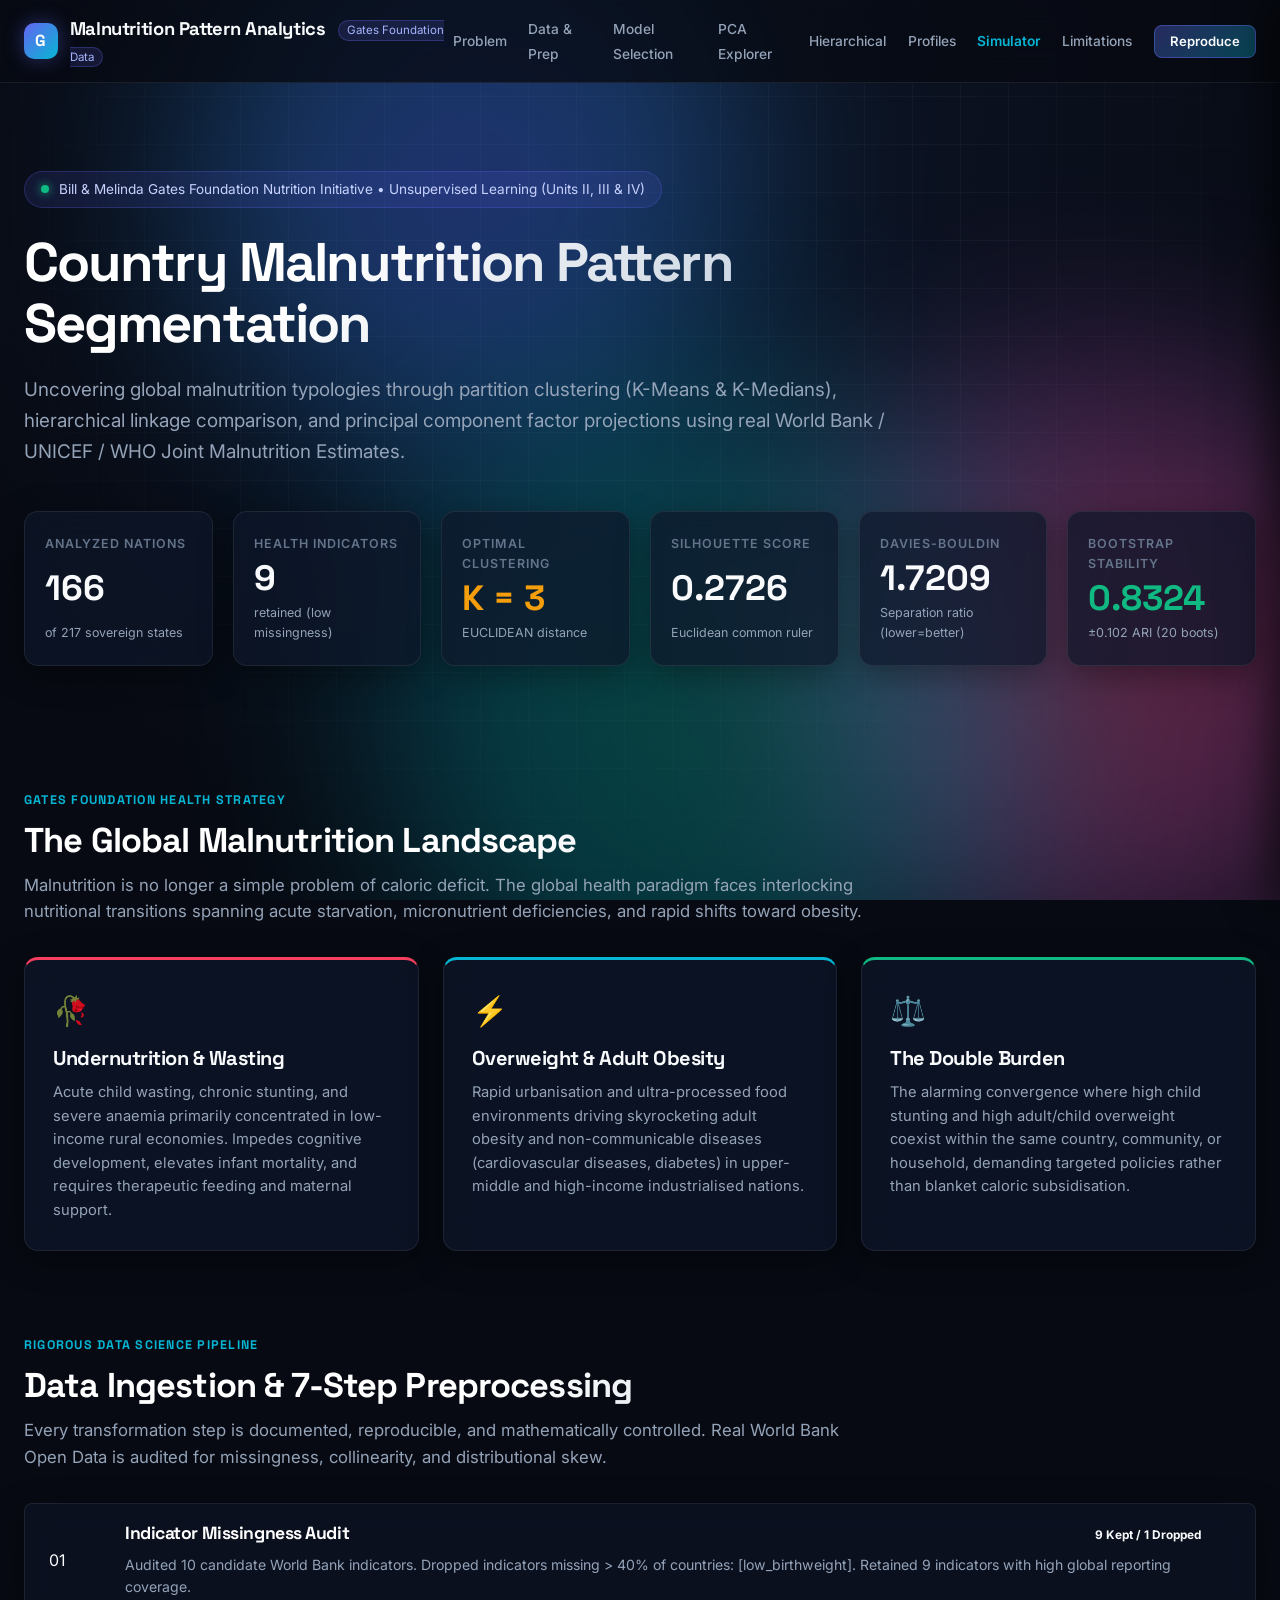
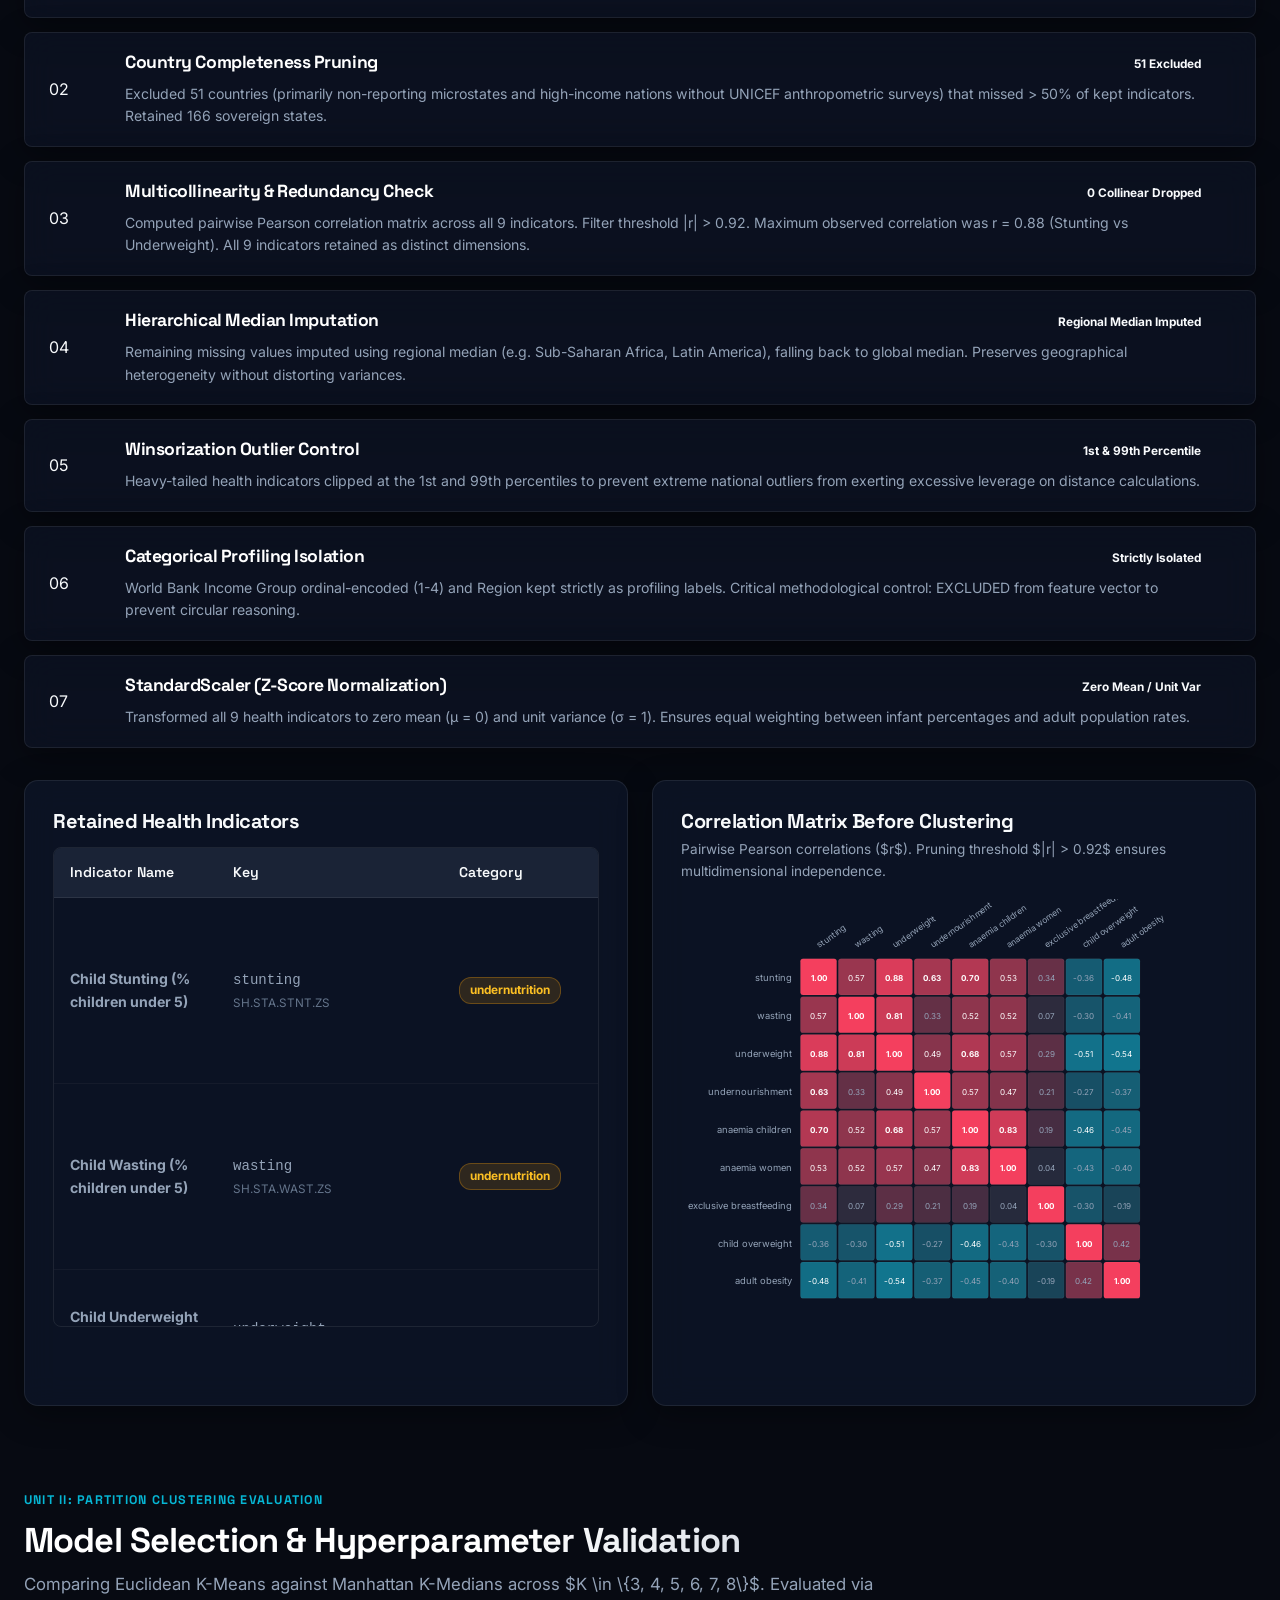
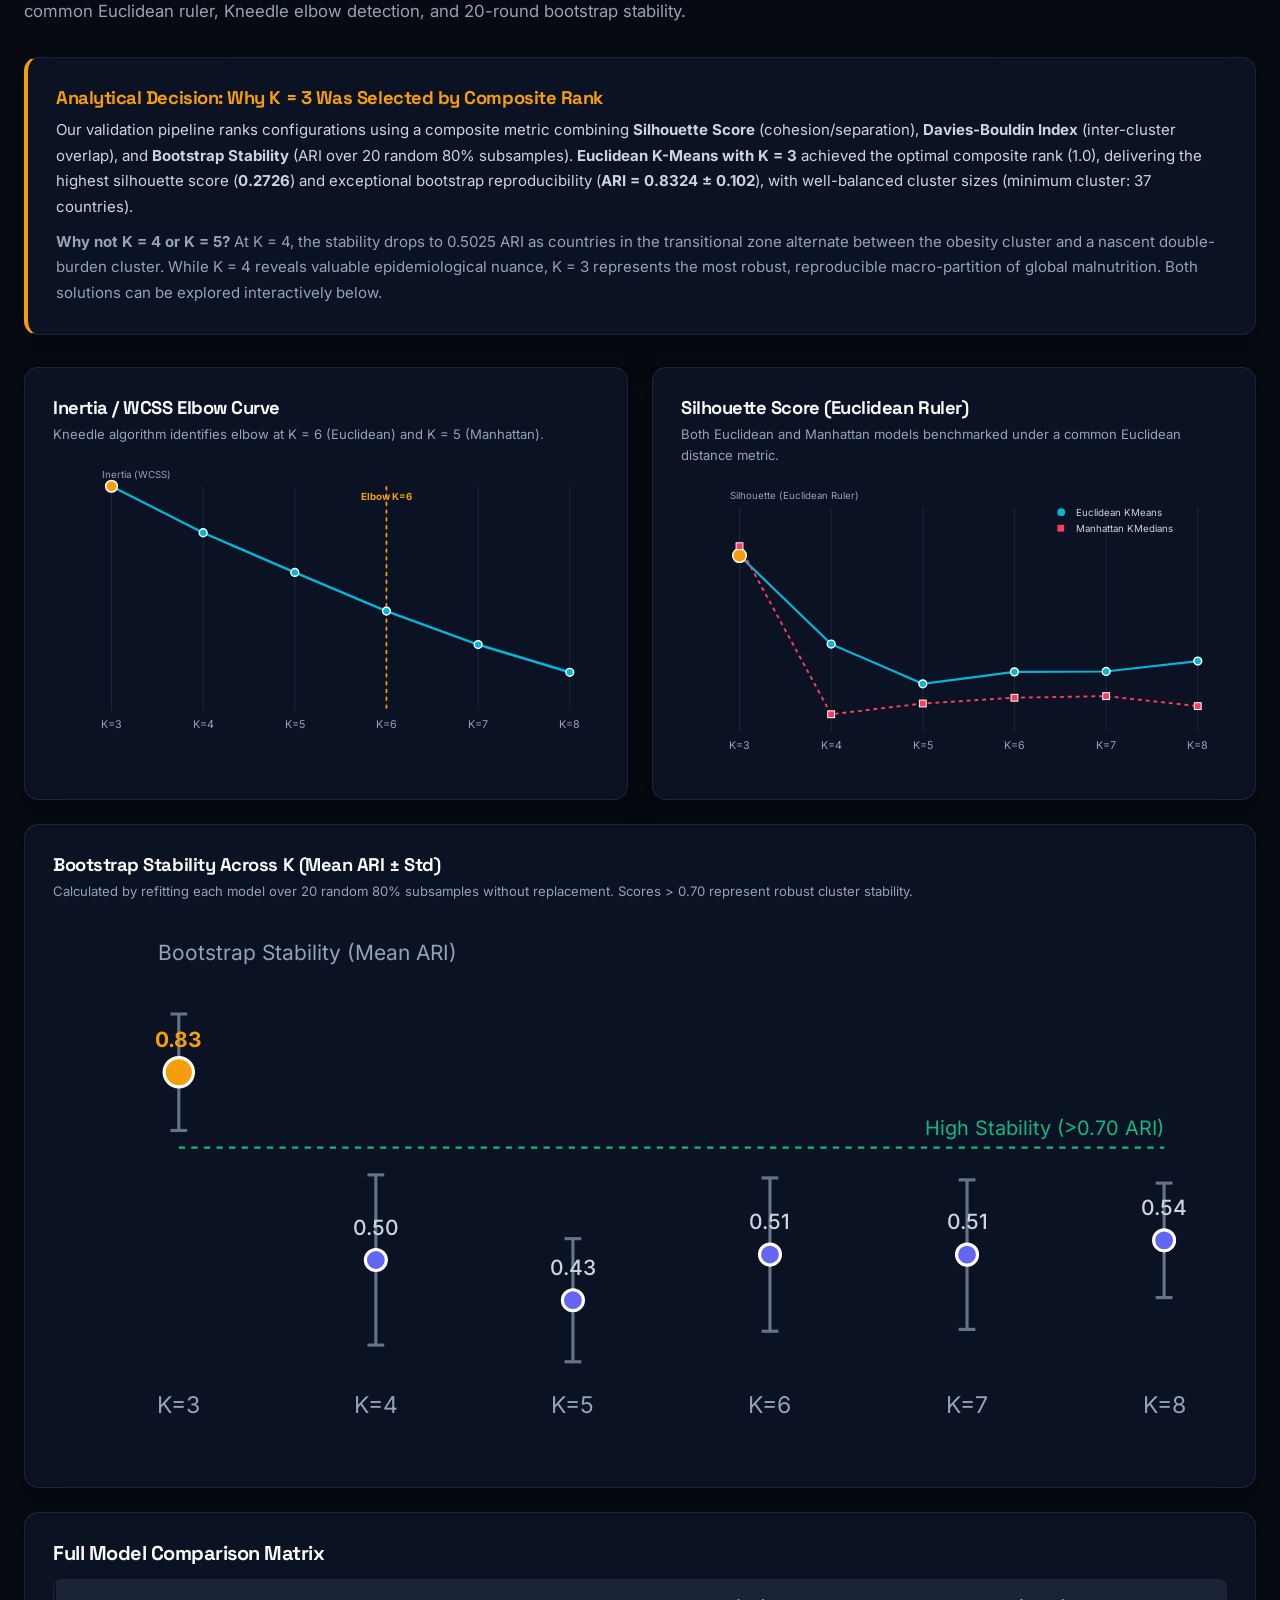
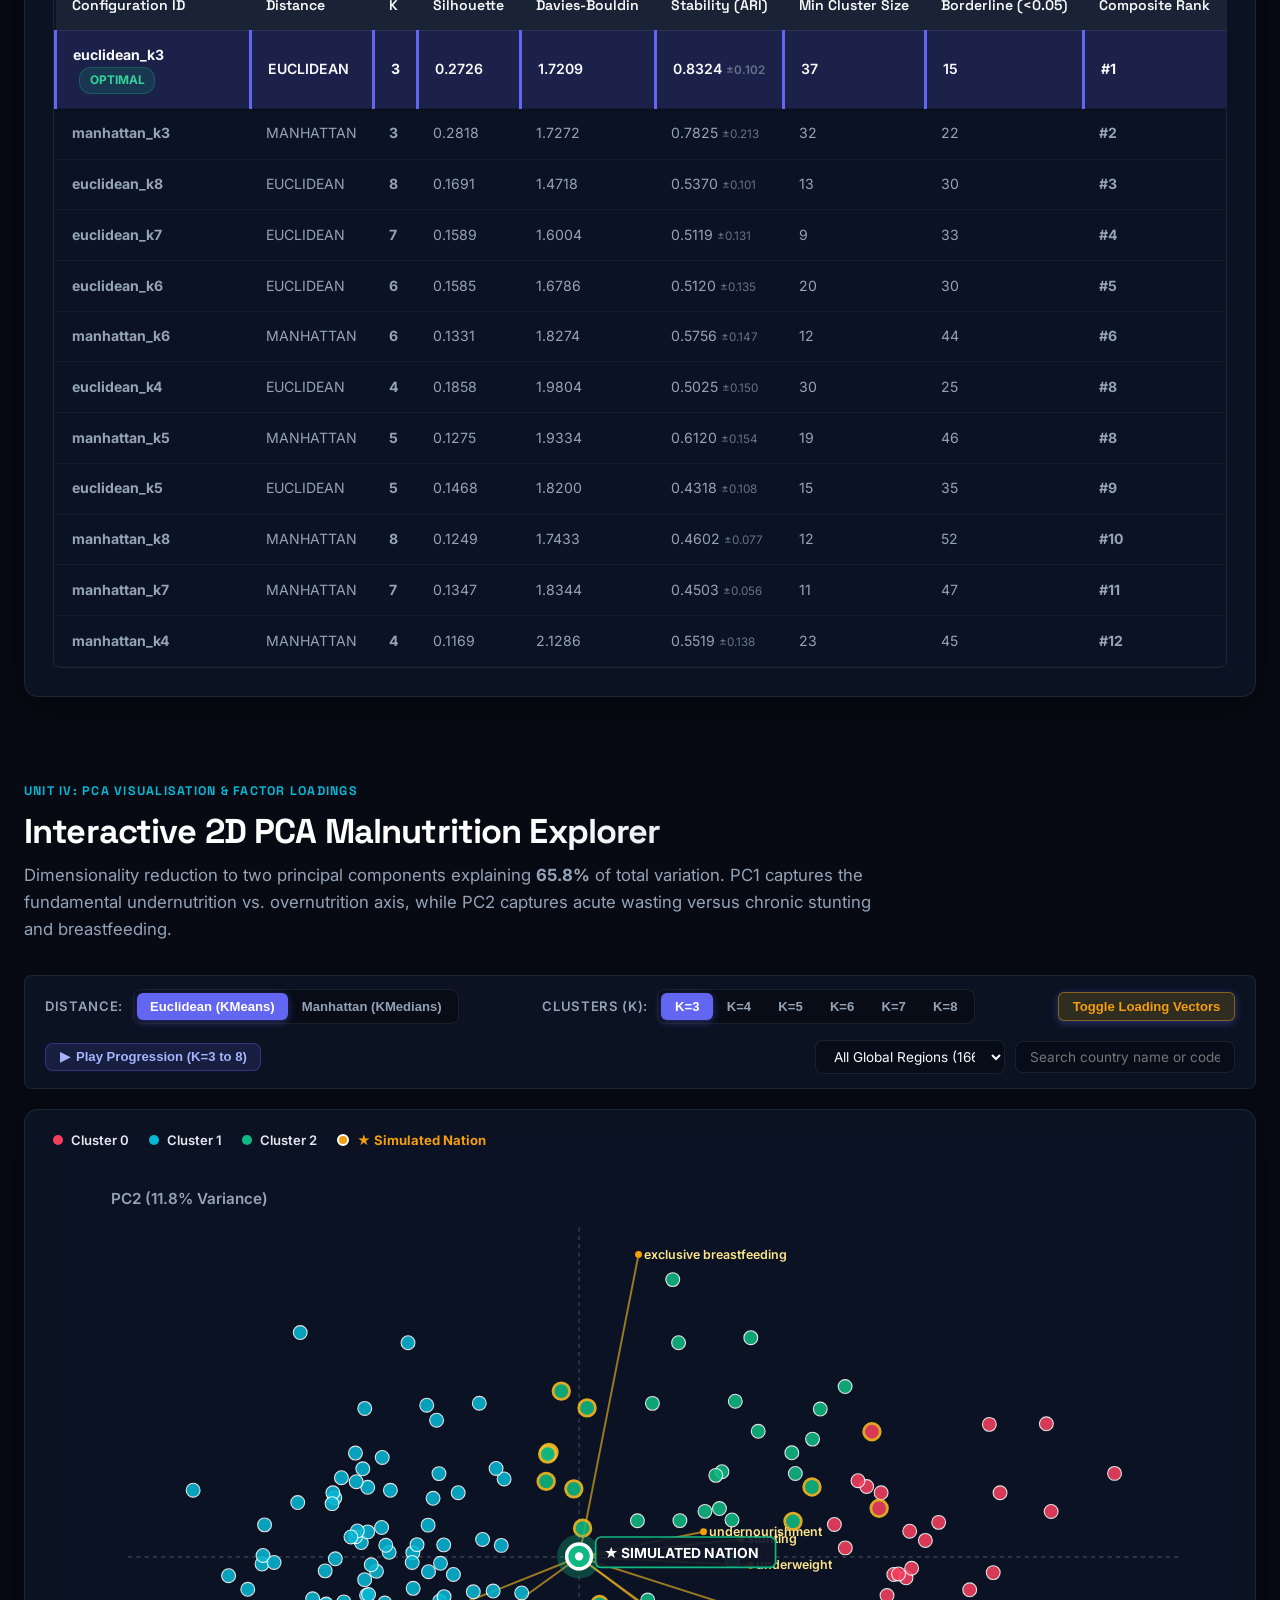
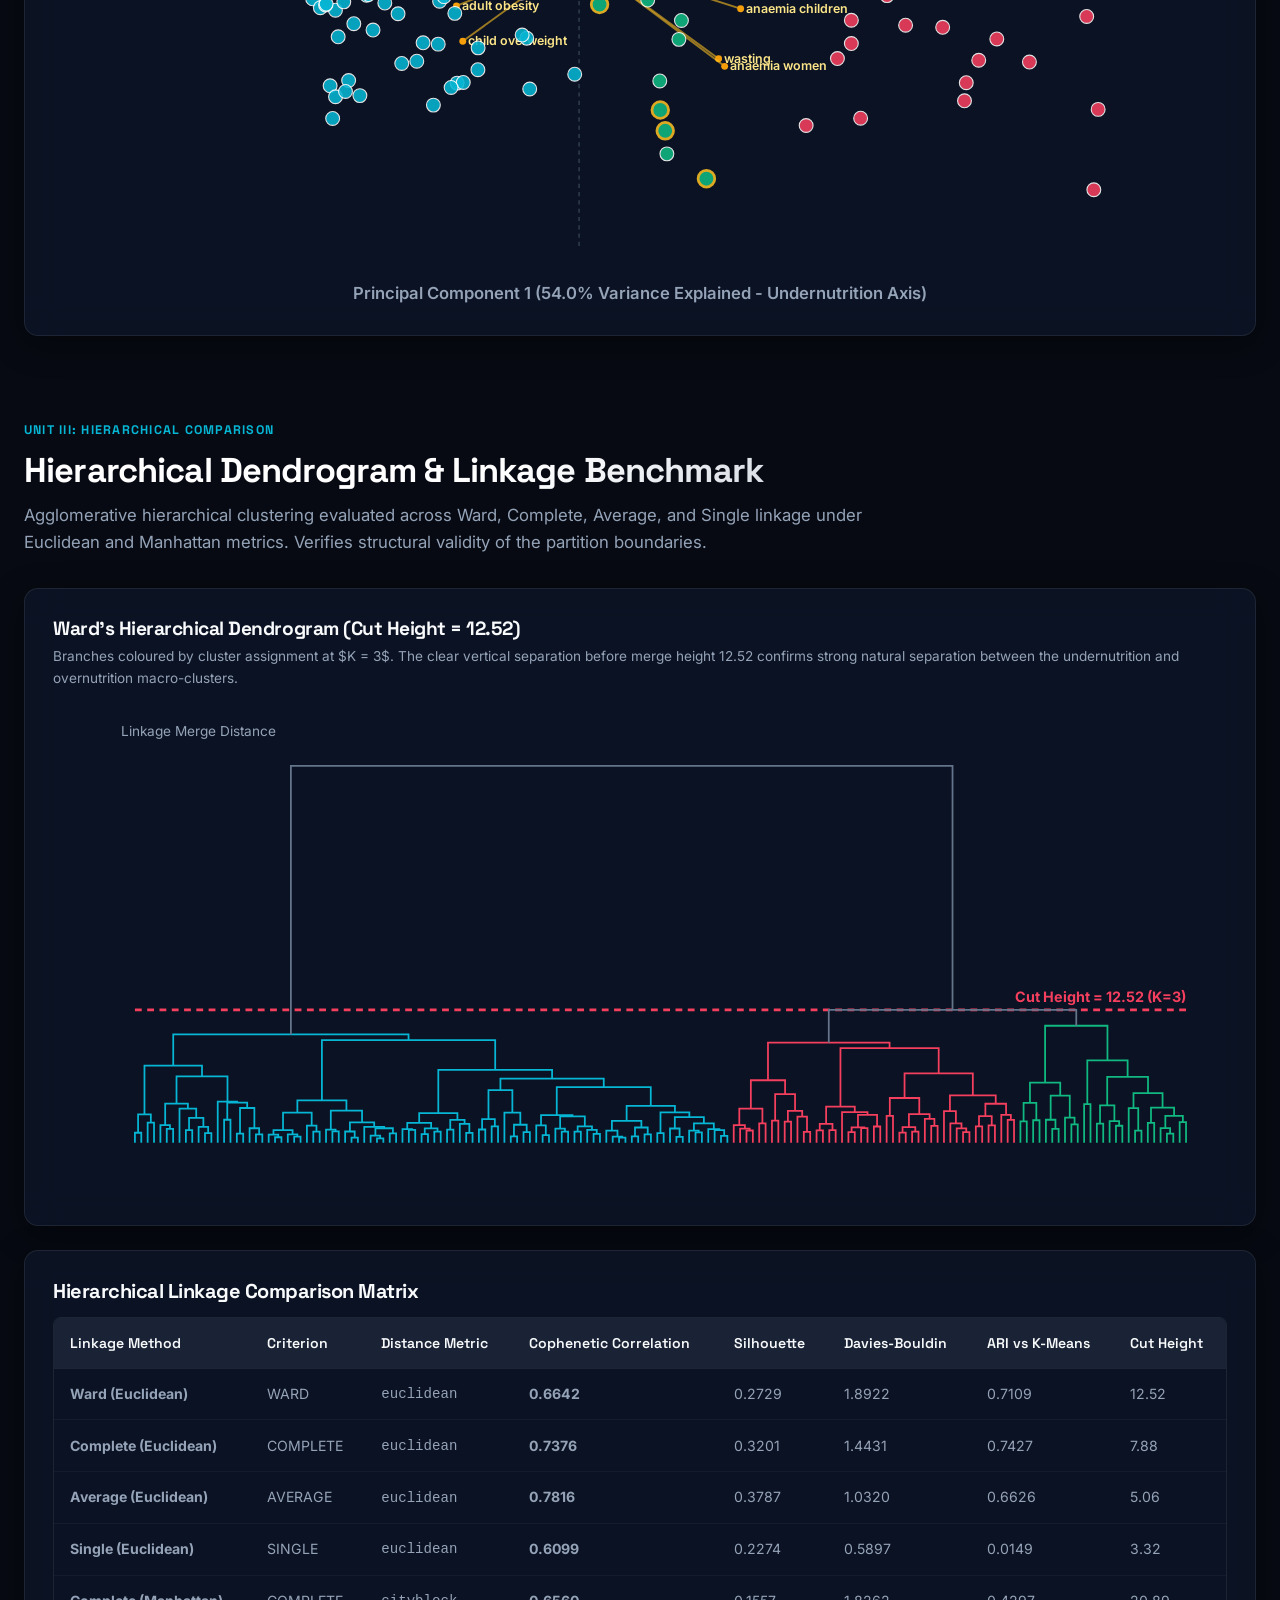
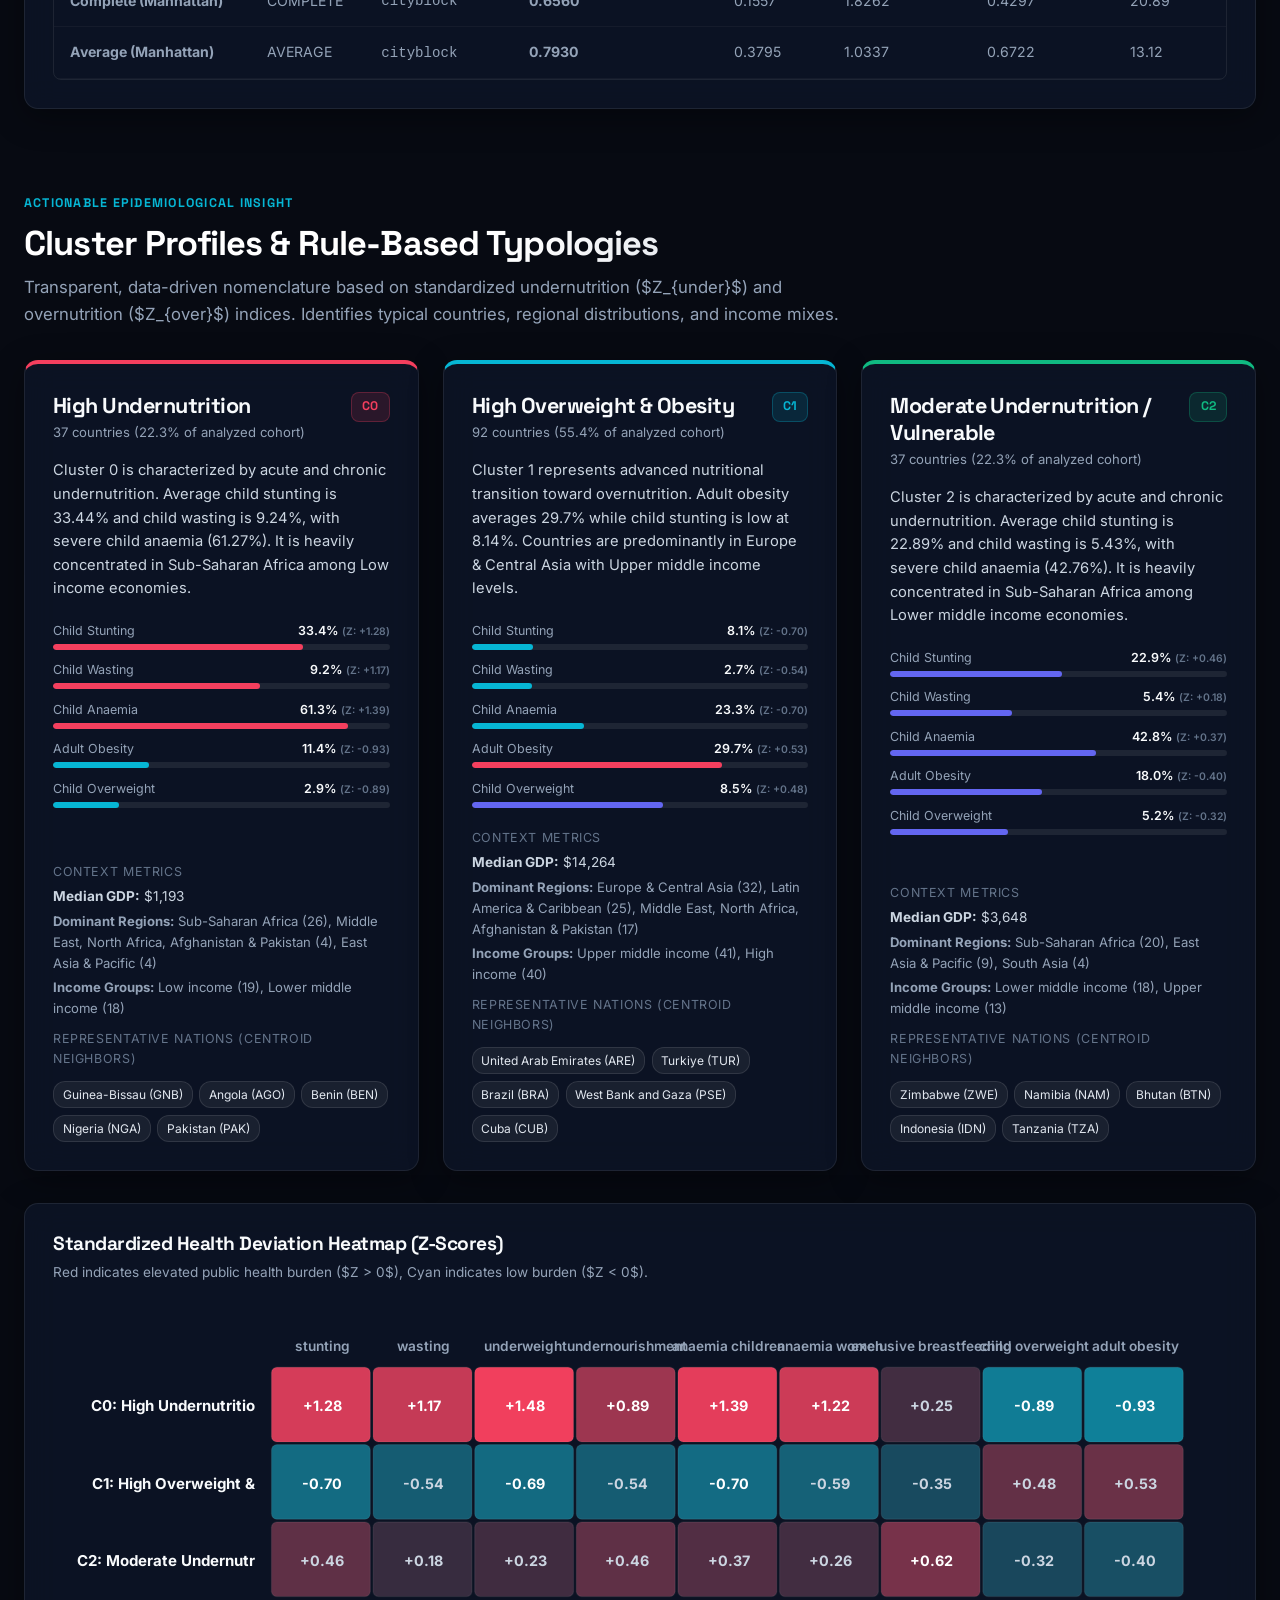
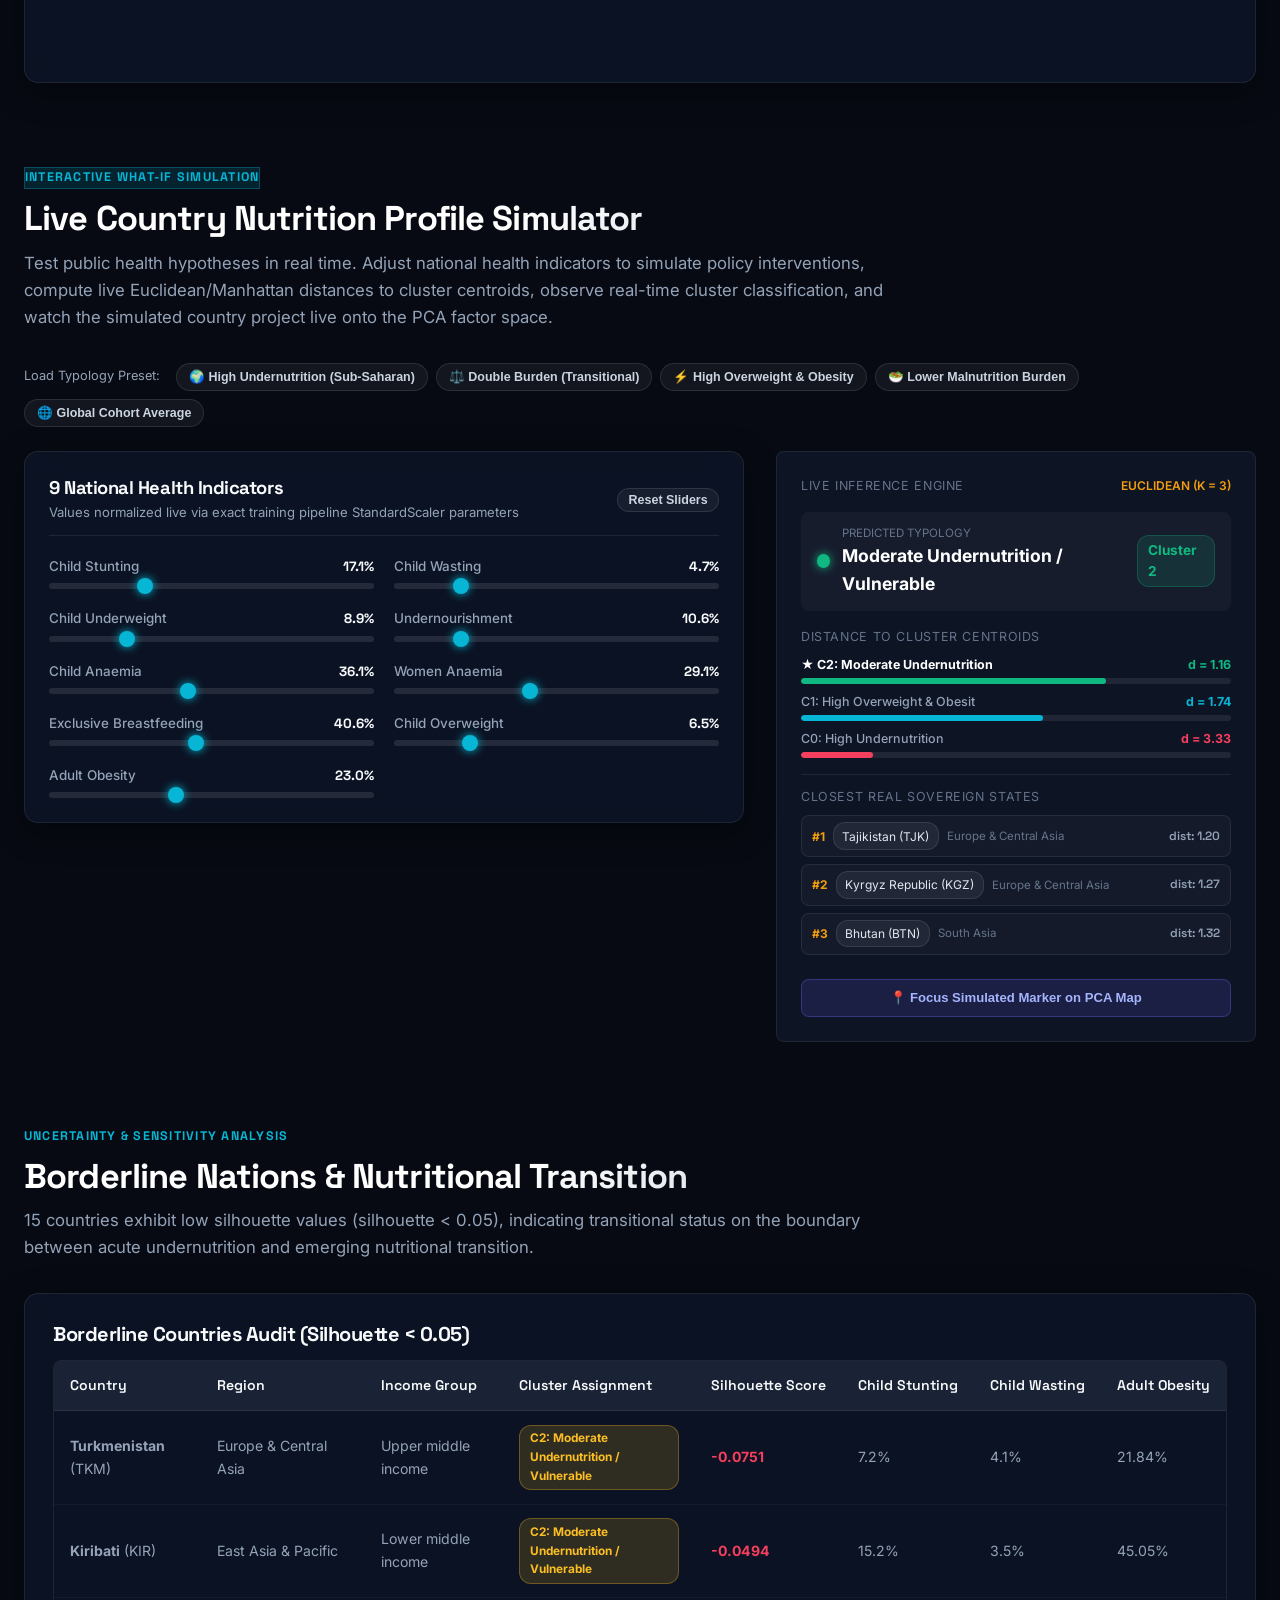
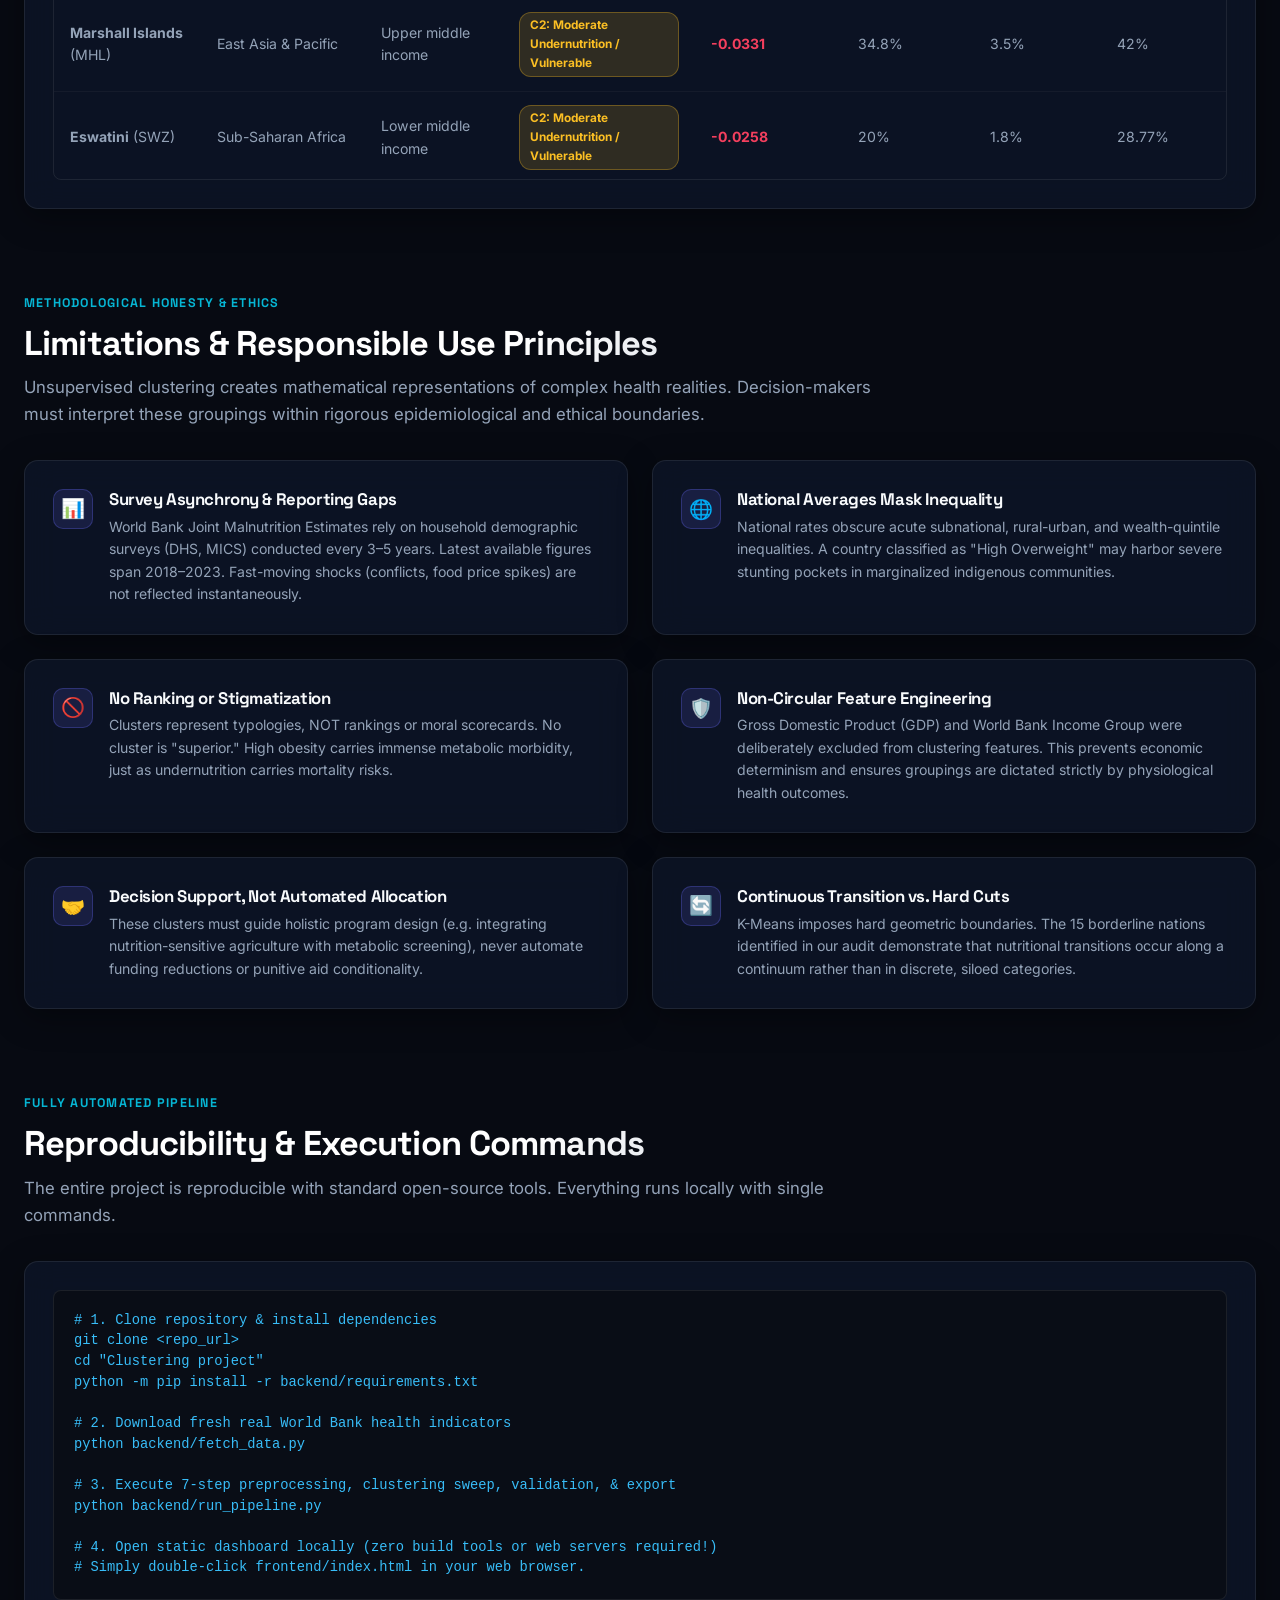
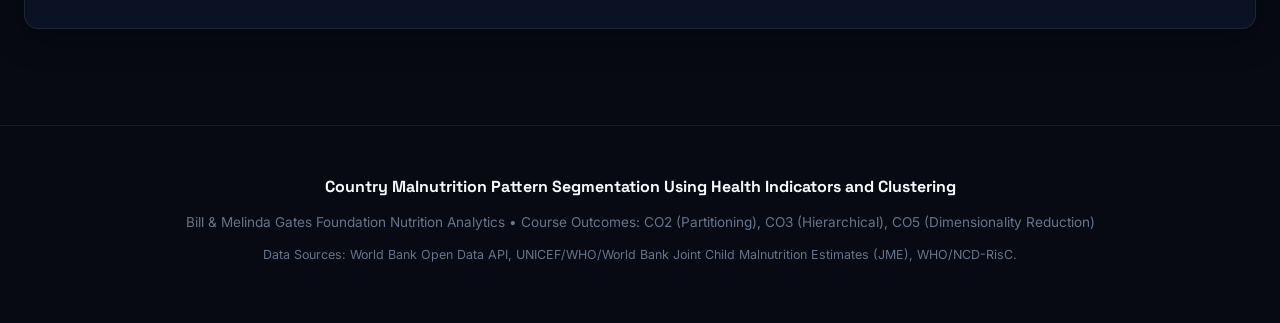
==== commit d3231879: "feat: enhance dashboard interactivity with live what-if simulator, country detail drawer, and progre" ====
--- a/frontend/index.html
+++ b/frontend/index.html
@@ -45,6 +45,7 @@
         <li><a href="#pca-explorer">PCA Explorer</a></li>
         <li><a href="#hierarchical">Hierarchical</a></li>
         <li><a href="#cluster-profiles">Profiles</a></li>
+        <li><a href="#simulator" style="color: var(--cyan-accent); font-weight: 600;">Simulator</a></li>
         <li><a href="#limitations">Limitations</a></li>
         <li><a href="#reproduce" class="nav-cta">Reproduce</a></li>
       </ul>
@@ -315,6 +316,12 @@
         </div>
 
         <div class="control-group">
+          <button id="playProgressionBtn" class="btn-action" title="Cycle through K=3 to K=8 automatically">
+            <span id="playProgressionIcon">▶</span> <span id="playProgressionText">Play Progression (K=3 to 8)</span>
+          </button>
+        </div>
+
+        <div class="control-group">
           <select id="pcaRegionSelect" class="search-input" style="width: 190px;">
             <option value="all">All Regions</option>
           </select>
@@ -410,6 +417,78 @@
       </div>
     </section>
 
+    <!-- LIVE COUNTRY NUTRITION PROFILE SIMULATOR -->
+    <section id="simulator" class="reveal-on-scroll" style="margin-top: 5rem;">
+      <div class="section-header">
+        <div class="section-tag" style="background: rgba(6, 182, 212, 0.15); color: var(--cyan-accent); border: 1px solid rgba(6, 182, 212, 0.3);">
+          Interactive What-If Simulation
+        </div>
+        <h2 class="section-title">Live Country Nutrition Profile Simulator</h2>
+        <p class="section-desc">
+          Test public health hypotheses in real time. Adjust national health indicators to simulate policy interventions, 
+          compute live Euclidean/Manhattan distances to cluster centroids, observe real-time cluster classification, 
+          and watch the simulated country project live onto the PCA factor space.
+        </p>
+      </div>
+
+      <!-- Quick Preset Buttons -->
+      <div class="sim-presets-bar">
+        <span style="font-size: 0.8rem; color: var(--text-muted); align-self: center; margin-right: 0.5rem;">Load Typology Preset:</span>
+        <button class="sim-preset-btn" data-preset="sub_saharan">🌍 High Undernutrition (Sub-Saharan)</button>
+        <button class="sim-preset-btn" data-preset="double_burden">⚖️ Double Burden (Transitional)</button>
+        <button class="sim-preset-btn" data-preset="high_obesity">⚡ High Overweight & Obesity</button>
+        <button class="sim-preset-btn" data-preset="low_burden">🥗 Lower Malnutrition Burden</button>
+        <button class="sim-preset-btn" data-preset="global_mean">🌐 Global Cohort Average</button>
+      </div>
+
+      <div class="simulator-layout">
+        <!-- Sliders Column -->
+        <div class="glass-card" style="padding: 1.5rem;">
+          <div style="display: flex; justify-content: space-between; align-items: center; margin-bottom: 1.25rem; border-bottom: 1px solid var(--border-card); padding-bottom: 0.75rem;">
+            <div>
+              <h3 style="font-size: 1.15rem; margin-bottom: 0.2rem;">9 National Health Indicators</h3>
+              <p style="font-size: 0.82rem; color: var(--text-muted);">Values normalized live via exact training pipeline StandardScaler parameters</p>
+            </div>
+            <button id="simResetBtn" class="sim-preset-btn" style="padding: 0.25rem 0.65rem;">Reset Sliders</button>
+          </div>
+
+          <div class="simulator-controls-grid" id="simulatorSlidersContainer">
+            <!-- Rendered dynamically by app.js -->
+          </div>
+        </div>
+
+        <!-- Prediction Output Column -->
+        <div class="sim-prediction-card">
+          <div style="display: flex; justify-content: space-between; align-items: center;">
+            <div style="font-size: 0.78rem; text-transform: uppercase; letter-spacing: 0.05em; color: var(--text-dim);">Live Inference Engine</div>
+            <div id="simActiveModelBadge" style="font-size: 0.75rem; color: var(--amber-accent); font-weight: 600;">KMeans (K=3)</div>
+          </div>
+
+          <div class="sim-cluster-output" id="simClusterOutputBox">
+            <!-- Rendered by app.js -->
+          </div>
+
+          <div>
+            <div style="font-size: 0.78rem; text-transform: uppercase; letter-spacing: 0.05em; color: var(--text-dim); margin-bottom: 0.5rem;">Distance to Cluster Centroids</div>
+            <div class="sim-distance-bars" id="simDistanceBarsContainer">
+              <!-- Rendered by app.js -->
+            </div>
+          </div>
+
+          <div style="border-top: 1px solid var(--border-card); padding-top: 0.75rem;">
+            <div style="font-size: 0.78rem; text-transform: uppercase; letter-spacing: 0.05em; color: var(--text-dim); margin-bottom: 0.5rem;">Closest Real Sovereign States</div>
+            <div id="simClosestCountriesList" style="display: flex; flex-direction: column; gap: 0.4rem;">
+              <!-- Rendered by app.js -->
+            </div>
+          </div>
+
+          <button id="simJumpToPcaBtn" class="btn-action" style="justify-content: center; padding: 0.65rem; margin-top: 0.5rem;">
+            📍 Focus Simulated Marker on PCA Map
+          </button>
+        </div>
+      </div>
+    </section>
+
     <!-- STABILITY & BORDERLINE CASES -->
     <section id="stability" class="reveal-on-scroll" style="margin-top: 5rem;">
       <div class="section-header">
@@ -557,9 +636,21 @@
     </div>
   </footer>
 
+  <!-- Country Detail Drawer Backdrop -->
+  <div id="drawerBackdrop" class="drawer-backdrop"></div>
+
+  <!-- Country Detail Drawer -->
+  <aside id="countryDrawer" class="country-drawer" aria-label="Country Profile Inspector">
+    <button id="drawerCloseBtn" class="drawer-close-btn" aria-label="Close Inspector">&times;</button>
+    <div id="drawerContent">
+      <!-- Populated dynamically by app.js -->
+    </div>
+  </aside>
+
   <!-- Autogenerated Results Data -->
   <script src="data/results.js"></script>
   <!-- Main Application Logic -->
   <script src="js/app.js"></script>
 </body>
 </html>
+
--- a/frontend/css/style.css
+++ b/frontend/css/style.css
@@ -1,7 +1,7 @@
 /* ==============================================================================
-   Country Malnutrition Pattern Segmentation - Stylesheet
+   Country Malnutrition Pattern Segmentation - Stylesheet (Enhanced Interactive)
    Typography: Space Grotesk (headings) + Inter (body & UI)
-   Theme: Aurora dark glassmorphism, animated glow, precision layout
+   Theme: Aurora dark glassmorphism, glowing accents, live simulator, responsive
    ============================================================================== */
 
 :root {
@@ -13,7 +13,7 @@
   --bg-card-hover: rgba(30, 41, 59, 0.85);
   --bg-card-solid: #0f172a;
   --border-card: rgba(255, 255, 255, 0.08);
-  --border-card-hover: rgba(99, 102, 241, 0.4);
+  --border-card-hover: rgba(99, 102, 241, 0.45);
 
   --text-main: #f8fafc;
   --text-muted: #94a3b8;
@@ -26,10 +26,10 @@
   --emerald-accent: #10b981;
   --amber-accent: #f59e0b;
 
-  --cluster-0: #f43f5e; /* High Undernutrition */
-  --cluster-1: #06b6d4; /* High Overweight & Obesity */
-  --cluster-2: #10b981; /* Moderate Undernutrition / Double Burden */
-  --cluster-3: #f59e0b; /* Transitional */
+  --cluster-0: #f43f5e;
+  --cluster-1: #06b6d4;
+  --cluster-2: #10b981;
+  --cluster-3: #f59e0b;
   --cluster-4: #a855f7;
   --cluster-5: #ec4899;
   --cluster-6: #3b82f6;
@@ -39,7 +39,7 @@
   --radius-md: 14px;
   --radius-lg: 20px;
   --shadow-glass: 0 8px 32px 0 rgba(0, 0, 0, 0.37);
-  --shadow-glow: 0 0 40px rgba(99, 102, 241, 0.18);
+  --shadow-glow: 0 0 40px rgba(99, 102, 241, 0.22);
 }
 
 /* Base & Reset */
@@ -91,7 +91,7 @@
   position: absolute;
   border-radius: 50%;
   filter: blur(100px);
-  opacity: 0.35;
+  opacity: 0.38;
   animation: floatBlobs 24s infinite alternate ease-in-out;
 }
 
@@ -142,7 +142,7 @@
 }
 
 .nav-container {
-  max-width: 1320px;
+  max-width: 1340px;
   margin: 0 auto;
   padding: 0.85rem 1.5rem;
   display: flex;
@@ -158,8 +158,8 @@
 }
 
 .brand-icon {
-  width: 34px;
-  height: 34px;
+  width: 36px;
+  height: 36px;
   border-radius: 10px;
   background: linear-gradient(135deg, var(--indigo-accent), var(--cyan-accent));
   display: flex;
@@ -186,19 +186,20 @@
   border: 1px solid rgba(99, 102, 241, 0.3);
   border-radius: 12px;
   color: #a5b4fc;
+  margin-left: 0.5rem;
 }
 
 .nav-links {
   display: flex;
   align-items: center;
-  gap: 1.5rem;
+  gap: 1.35rem;
   list-style: none;
 }
 
 .nav-links a {
   color: var(--text-muted);
   text-decoration: none;
-  font-size: 0.88rem;
+  font-size: 0.86rem;
   font-weight: 500;
   transition: color 0.2s ease;
 }
@@ -209,12 +210,18 @@
 
 .nav-cta {
   padding: 0.45rem 0.95rem;
-  background: linear-gradient(135deg, rgba(99, 102, 241, 0.3), rgba(6, 182, 212, 0.3));
-  border: 1px solid rgba(99, 102, 241, 0.4);
+  background: linear-gradient(135deg, rgba(99, 102, 241, 0.35), rgba(6, 182, 212, 0.35));
+  border: 1px solid rgba(99, 102, 241, 0.45);
   border-radius: var(--radius-sm);
   color: var(--text-main) !important;
   font-weight: 600 !important;
   font-size: 0.82rem !important;
+  transition: all 0.2s ease;
+}
+
+.nav-cta:hover {
+  box-shadow: 0 0 15px rgba(99, 102, 241, 0.4);
+  transform: translateY(-1px);
 }
 
 /* Demo Data Alert Banner */
@@ -236,7 +243,7 @@
 
 /* Layout Container */
 .main-wrapper {
-  max-width: 1320px;
+  max-width: 1340px;
   margin: 0 auto;
   padding: 2.5rem 1.5rem 6rem;
 }
@@ -267,7 +274,7 @@
 }
 
 .section-title {
-  font-size: 2.1rem;
+  font-size: 2.15rem;
   font-weight: 700;
   margin-bottom: 0.6rem;
   background: linear-gradient(135deg, #ffffff 40%, #94a3b8 100%);
@@ -278,7 +285,7 @@
 .section-desc {
   font-size: 1.05rem;
   color: var(--text-muted);
-  max-width: 820px;
+  max-width: 860px;
 }
 
 /* Cards & Glassmorphism */
@@ -302,7 +309,7 @@
 
 /* Hero Section */
 .hero-section {
-  padding: 3rem 0 4rem;
+  padding: 3rem 0 3.5rem;
   text-align: left;
 }
 
@@ -336,9 +343,9 @@
 .hero-title {
   font-size: 3.4rem;
   font-weight: 800;
-  line-height: 1.15;
+  line-height: 1.12;
   margin-bottom: 1.25rem;
-  max-width: 980px;
+  max-width: 1000px;
   letter-spacing: -0.035em;
   background: linear-gradient(135deg, #ffffff 30%, #cbd5e1 70%, #94a3b8 100%);
   -webkit-background-clip: text;
@@ -346,9 +353,9 @@
 }
 
 .hero-subtitle {
-  font-size: 1.2rem;
-  color: var(--text-muted);
-  max-width: 850px;
+  font-size: 1.18rem;
+  color: var(--text-muted);
+  max-width: 880px;
   margin-bottom: 2.75rem;
   line-height: 1.65;
 }
@@ -379,7 +386,7 @@
 
 .kpi-value {
   font-family: var(--font-heading);
-  font-size: 2.1rem;
+  font-size: 2.2rem;
   font-weight: 700;
   color: var(--text-main);
   line-height: 1.1;
@@ -427,7 +434,7 @@
 .timeline-stepper {
   display: flex;
   flex-direction: column;
-  gap: 1rem;
+  gap: 0.85rem;
   margin-top: 1.5rem;
 }
 
@@ -445,7 +452,7 @@
 
 .step-card:hover {
   background: rgba(30, 41, 59, 0.7);
-  border-color: rgba(99, 102, 241, 0.3);
+  border-color: rgba(99, 102, 241, 0.35);
 }
 
 .step-number {
@@ -515,13 +522,17 @@
 }
 
 .data-table tr:hover td {
-  background: rgba(255, 255, 255, 0.02);
-  color: var(--text-main);
+  background: rgba(255, 255, 255, 0.03);
+  color: var(--text-main);
+}
+
+.data-table tr.clickable-row {
+  cursor: pointer;
 }
 
 .data-table tr.selected-row td {
-  background: rgba(99, 102, 241, 0.15);
-  color: #f8fafc;
+  background: rgba(99, 102, 241, 0.18) !important;
+  color: #f8fafc !important;
   font-weight: 600;
   border-left: 3px solid var(--indigo-accent);
 }
@@ -565,9 +576,9 @@
   align-items: center;
   justify-content: space-between;
   gap: 1rem;
-  margin-bottom: 1.5rem;
+  margin-bottom: 1.25rem;
   padding: 0.85rem 1.25rem;
-  background: rgba(15, 23, 42, 0.6);
+  background: rgba(15, 23, 42, 0.65);
   border: 1px solid var(--border-card);
   border-radius: var(--radius-sm);
 }
@@ -610,6 +621,32 @@
   background: var(--indigo-accent);
   color: white;
   box-shadow: 0 2px 8px rgba(99, 102, 241, 0.4);
+}
+
+.btn-action {
+  background: rgba(99, 102, 241, 0.15);
+  border: 1px solid rgba(99, 102, 241, 0.35);
+  color: #a5b4fc;
+  padding: 0.35rem 0.85rem;
+  border-radius: var(--radius-sm);
+  font-size: 0.82rem;
+  font-weight: 600;
+  cursor: pointer;
+  display: inline-flex;
+  align-items: center;
+  gap: 0.4rem;
+  transition: all 0.2s ease;
+}
+
+.btn-action:hover {
+  background: var(--indigo-accent);
+  color: white;
+}
+
+.btn-action.active {
+  background: var(--amber-accent);
+  color: #000;
+  border-color: var(--amber-accent);
 }
 
 .search-input {
@@ -644,7 +681,7 @@
   z-index: 200;
   transform: translate(-50%, -110%);
   transition: opacity 0.15s ease, transform 0.15s ease;
-  min-width: 200px;
+  min-width: 220px;
   opacity: 0;
 }
 
@@ -694,6 +731,17 @@
   flex-direction: column;
   justify-content: space-between;
   border-top: 4px solid var(--indigo-accent);
+  cursor: pointer;
+  transition: all 0.25s ease;
+}
+
+.cluster-card:hover {
+  transform: translateY(-4px);
+}
+
+.cluster-card.active-filter {
+  box-shadow: 0 0 25px var(--indigo-accent);
+  border-color: #fff;
 }
 
 .cluster-card-header {
@@ -777,16 +825,253 @@
   border: 1px solid rgba(255, 255, 255, 0.1);
   border-radius: 12px;
   color: #e2e8f0;
-}
-
-/* Model Comparison Panels & Dendrogram */
+  cursor: pointer;
+  transition: all 0.15s ease;
+}
+
+.country-pill:hover {
+  background: var(--indigo-accent);
+  color: white;
+}
+
+/* ==============================================================================
+   LIVE SIMULATOR WIDGET STYLES
+   ============================================================================== */
+.simulator-layout {
+  display: grid;
+  grid-template-columns: 1.2fr 0.8fr;
+  gap: 2rem;
+  align-items: flex-start;
+}
+
+.simulator-controls-grid {
+  display: grid;
+  grid-template-columns: 1fr 1fr;
+  gap: 1.2rem;
+}
+
+.sim-slider-group {
+  display: flex;
+  flex-direction: column;
+  gap: 0.35rem;
+}
+
+.sim-slider-header {
+  display: flex;
+  justify-content: space-between;
+  font-size: 0.84rem;
+}
+
+.sim-slider-name {
+  color: var(--text-muted);
+  font-weight: 500;
+}
+
+.sim-slider-val {
+  font-weight: 700;
+  color: var(--text-main);
+  font-family: var(--font-heading);
+}
+
+.sim-slider {
+  -webkit-appearance: none;
+  width: 100%;
+  height: 6px;
+  border-radius: 3px;
+  background: rgba(255, 255, 255, 0.1);
+  outline: none;
+}
+
+.sim-slider::-webkit-slider-thumb {
+  -webkit-appearance: none;
+  appearance: none;
+  width: 16px;
+  height: 16px;
+  border-radius: 50%;
+  background: var(--cyan-accent);
+  cursor: pointer;
+  box-shadow: 0 0 10px var(--cyan-accent);
+  transition: transform 0.1s ease;
+}
+
+.sim-slider::-webkit-slider-thumb:hover {
+  transform: scale(1.2);
+}
+
+.sim-presets-bar {
+  display: flex;
+  flex-wrap: wrap;
+  gap: 0.5rem;
+  margin-bottom: 1.5rem;
+}
+
+.sim-preset-btn {
+  padding: 0.35rem 0.75rem;
+  border-radius: 20px;
+  background: rgba(255, 255, 255, 0.05);
+  border: 1px solid rgba(255, 255, 255, 0.1);
+  color: #cbd5e1;
+  font-size: 0.78rem;
+  font-weight: 600;
+  cursor: pointer;
+  transition: all 0.15s ease;
+}
+
+.sim-preset-btn:hover {
+  background: rgba(99, 102, 241, 0.2);
+  border-color: var(--indigo-accent);
+  color: white;
+}
+
+.sim-prediction-card {
+  background: rgba(15, 23, 42, 0.8);
+  border: 1px solid var(--border-card);
+  border-radius: var(--radius-sm);
+  padding: 1.5rem;
+  display: flex;
+  flex-direction: column;
+  gap: 1rem;
+}
+
+.sim-cluster-output {
+  display: flex;
+  align-items: center;
+  justify-content: space-between;
+  padding: 0.75rem 1rem;
+  border-radius: var(--radius-sm);
+  background: rgba(255, 255, 255, 0.04);
+}
+
+.sim-distance-bars {
+  display: flex;
+  flex-direction: column;
+  gap: 0.5rem;
+}
+
+.sim-dist-item {
+  display: flex;
+  flex-direction: column;
+  gap: 0.2rem;
+}
+
+.sim-dist-meta {
+  display: flex;
+  justify-content: space-between;
+  font-size: 0.78rem;
+}
+
+/* Pulsing Simulated Point on PCA */
+@keyframes simPulse {
+  0% { transform: scale(1); opacity: 1; }
+  50% { transform: scale(1.6); opacity: 0.7; }
+  100% { transform: scale(1); opacity: 1; }
+}
+
+.sim-point {
+  transform-origin: center;
+  animation: simPulse 1.8s infinite ease-in-out;
+}
+
+/* ==============================================================================
+   COUNTRY DETAIL DRAWER / MODAL
+   ============================================================================== */
+.drawer-backdrop {
+  position: fixed;
+  inset: 0;
+  background: rgba(0, 0, 0, 0.65);
+  backdrop-filter: blur(6px);
+  z-index: 500;
+  opacity: 0;
+  pointer-events: none;
+  transition: opacity 0.3s ease;
+}
+
+.drawer-backdrop.active {
+  opacity: 1;
+  pointer-events: auto;
+}
+
+.country-drawer {
+  position: fixed;
+  top: 0;
+  right: 0;
+  width: 460px;
+  max-width: 90vw;
+  height: 100vh;
+  background: #0f172a;
+  border-left: 1px solid var(--border-card-hover);
+  box-shadow: -10px 0 40px rgba(0, 0, 0, 0.6);
+  z-index: 501;
+  transform: translateX(100%);
+  transition: transform 0.35s cubic-bezier(0.16, 1, 0.3, 1);
+  display: flex;
+  flex-direction: column;
+  padding: 2rem;
+  overflow-y: auto;
+}
+
+.country-drawer.active {
+  transform: translateX(0);
+}
+
+.drawer-close-btn {
+  position: absolute;
+  top: 1.5rem;
+  right: 1.5rem;
+  background: transparent;
+  border: none;
+  color: var(--text-muted);
+  font-size: 1.5rem;
+  cursor: pointer;
+  width: 32px;
+  height: 32px;
+  display: flex;
+  align-items: center;
+  justify-content: center;
+  border-radius: 50%;
+  transition: background 0.2s ease;
+}
+
+.drawer-close-btn:hover {
+  background: rgba(255, 255, 255, 0.1);
+  color: white;
+}
+
+.drawer-metric-grid {
+  display: grid;
+  grid-template-columns: 1fr 1fr;
+  gap: 0.75rem;
+  margin: 1.25rem 0;
+}
+
+.drawer-metric-box {
+  background: rgba(255, 255, 255, 0.03);
+  border: 1px solid var(--border-card);
+  border-radius: var(--radius-sm);
+  padding: 0.75rem;
+}
+
+.drawer-metric-label {
+  font-size: 0.75rem;
+  color: var(--text-dim);
+  text-transform: uppercase;
+}
+
+.drawer-metric-val {
+  font-size: 1.15rem;
+  font-weight: 700;
+  font-family: var(--font-heading);
+  color: var(--text-main);
+}
+
+/* Comparison Layout */
 .comparison-layout {
   display: grid;
   grid-template-columns: 1fr 1fr;
   gap: 1.5rem;
 }
 
-/* Limitations & Ethics Callout Blocks */
+/* Ethics Callout Blocks */
 .ethics-grid {
   display: grid;
   grid-template-columns: 1fr 1fr;
@@ -837,7 +1122,7 @@
   line-height: 1.5;
 }
 
-/* Scroll Reveal Animations */
+/* Scroll Reveal */
 .reveal-on-scroll {
   opacity: 0;
   transform: translateY(24px);
@@ -858,10 +1143,11 @@
   font-size: 0.85rem;
 }
 
-/* Responsive Breakpoints */
+/* Responsive */
 @media (max-width: 1024px) {
   .hero-title { font-size: 2.6rem; }
-  .problem-grid, .comparison-layout, .ethics-grid { grid-template-columns: 1fr; }
+  .problem-grid, .comparison-layout, .ethics-grid, .simulator-layout { grid-template-columns: 1fr; }
+  .simulator-controls-grid { grid-template-columns: 1fr; }
 }
 
 @media (max-width: 768px) {
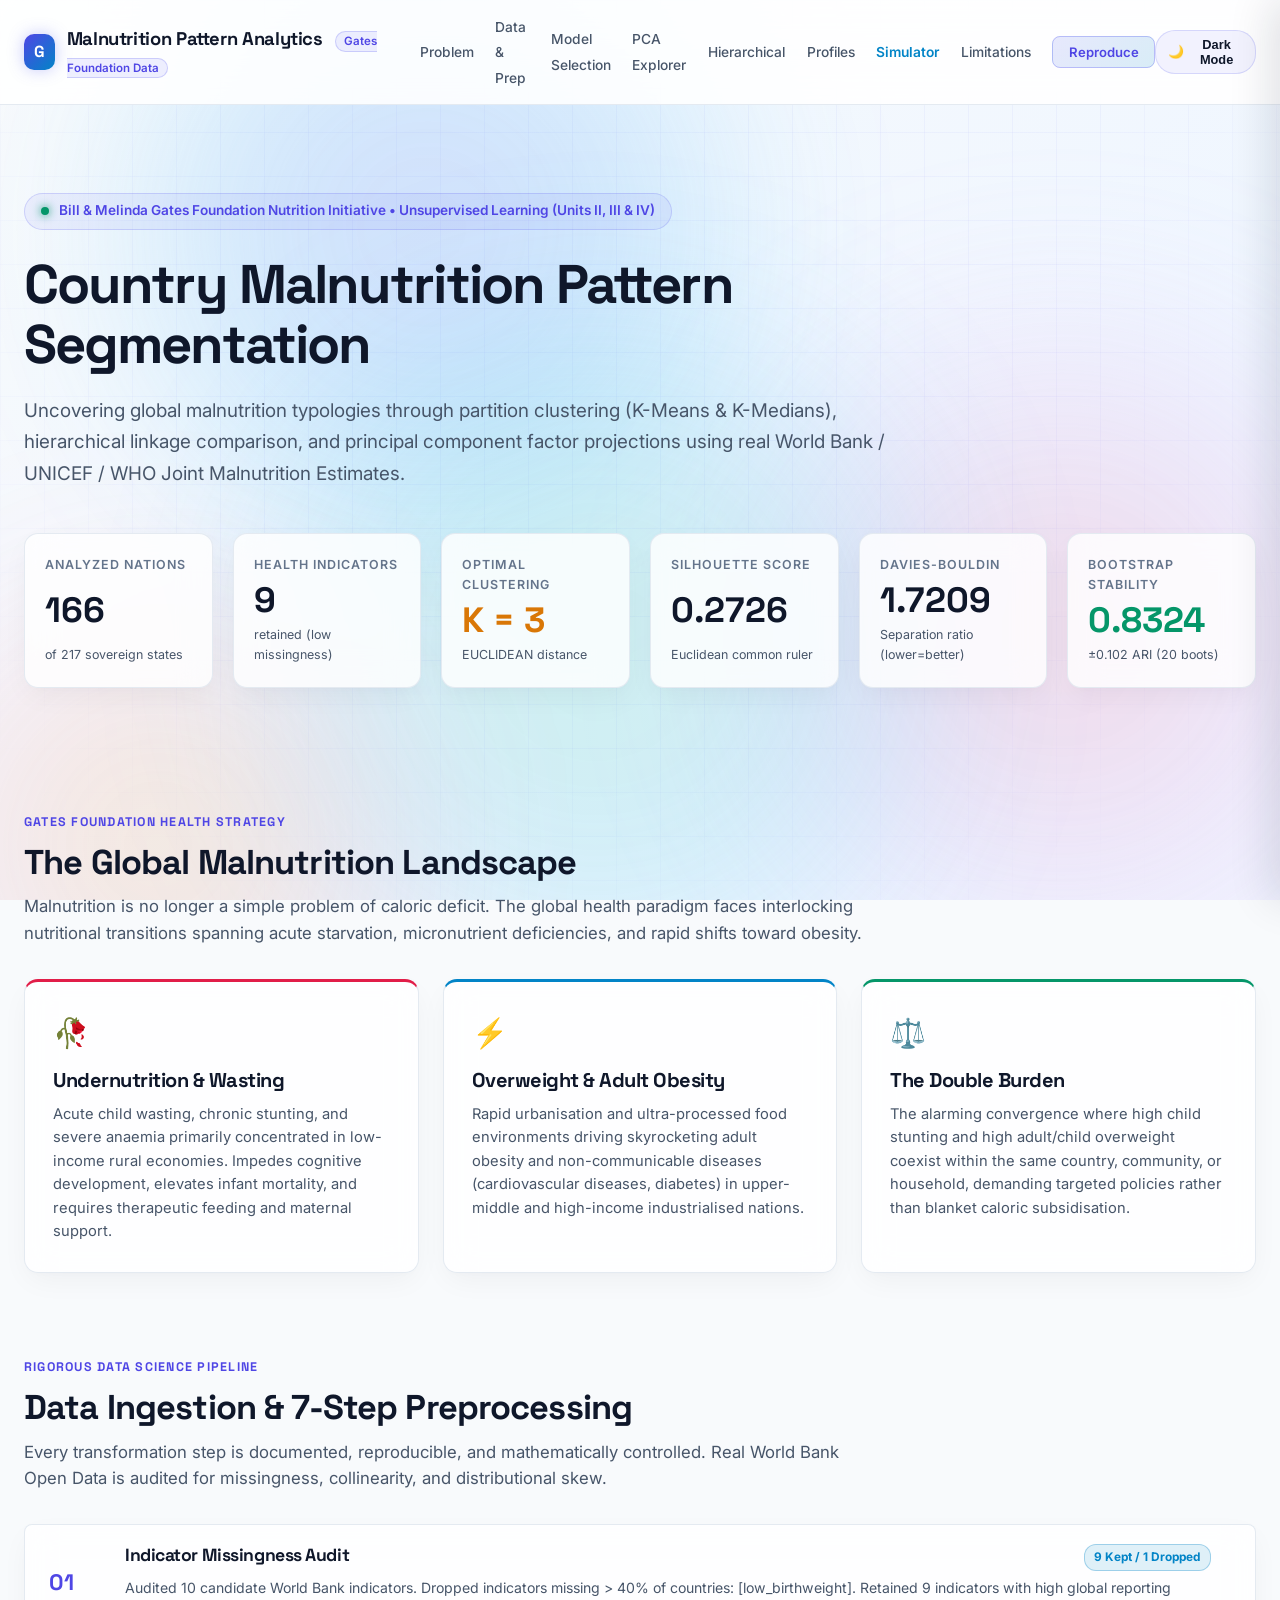
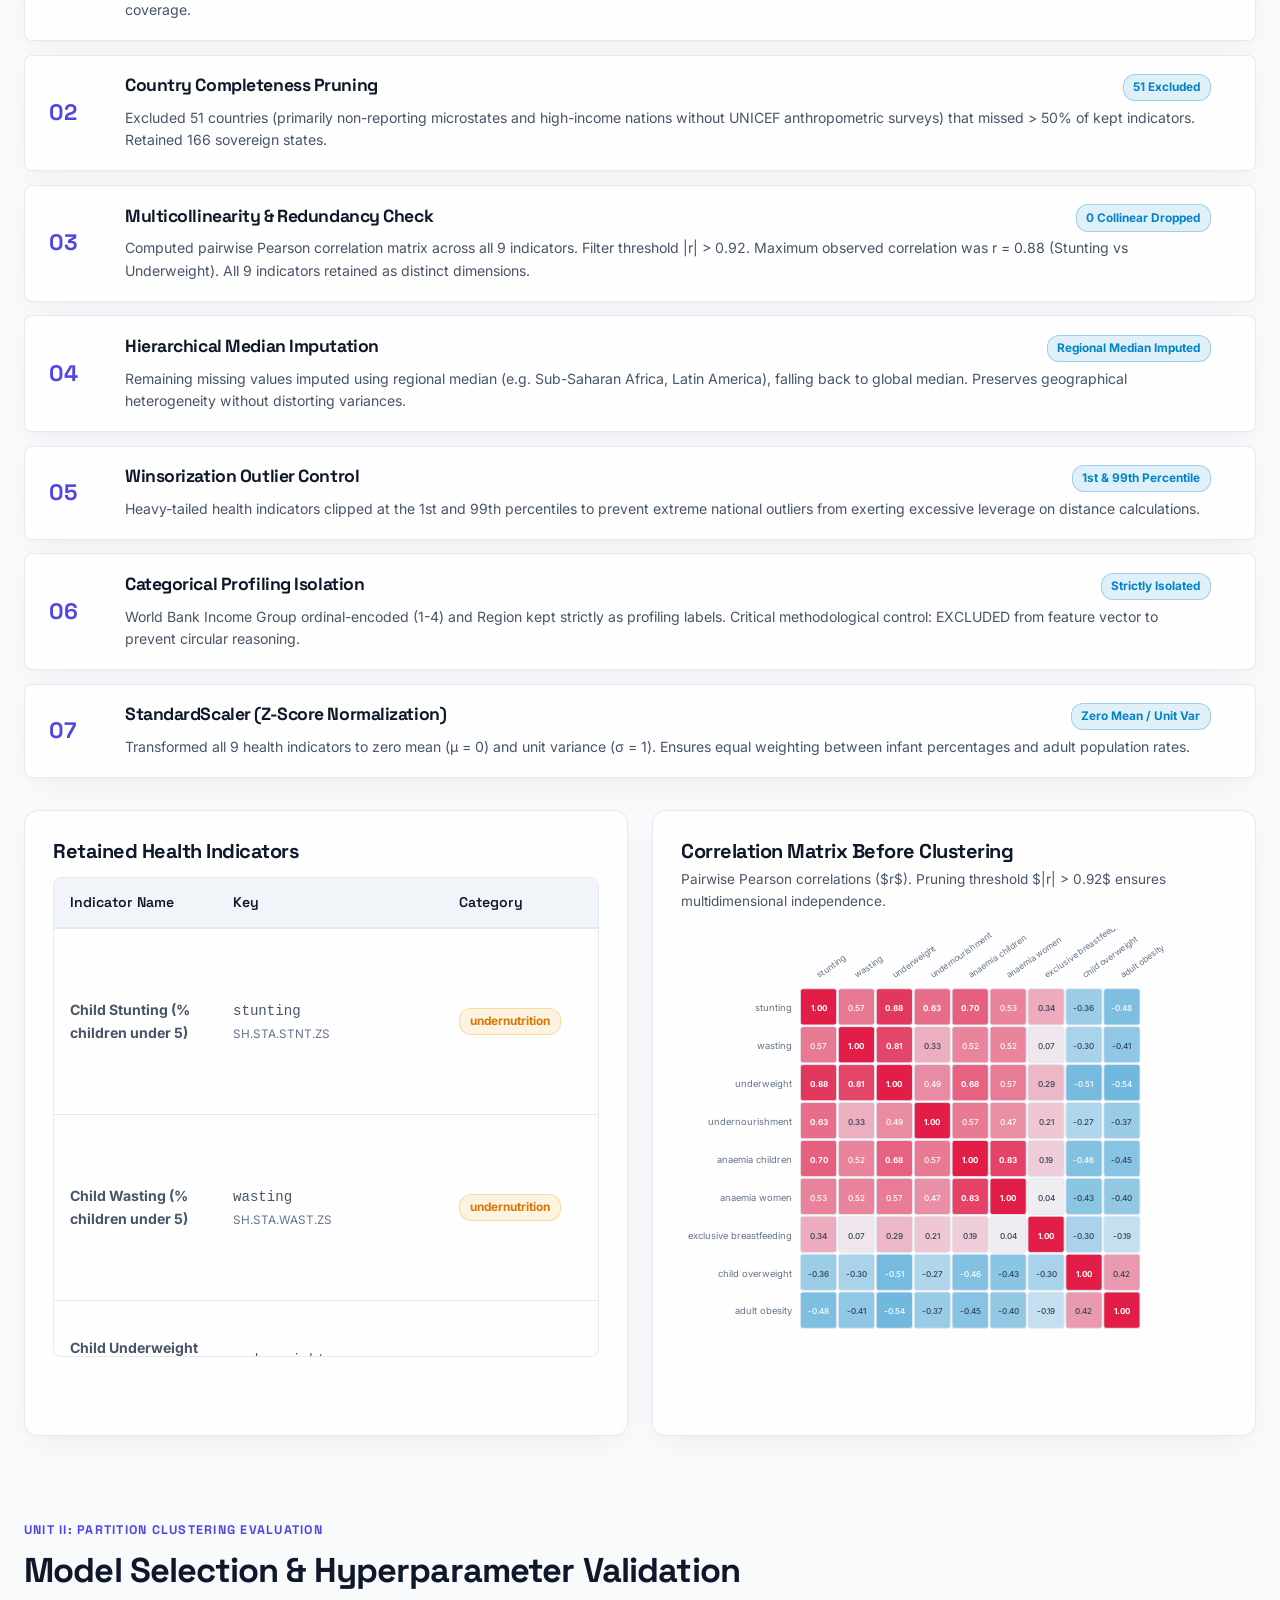
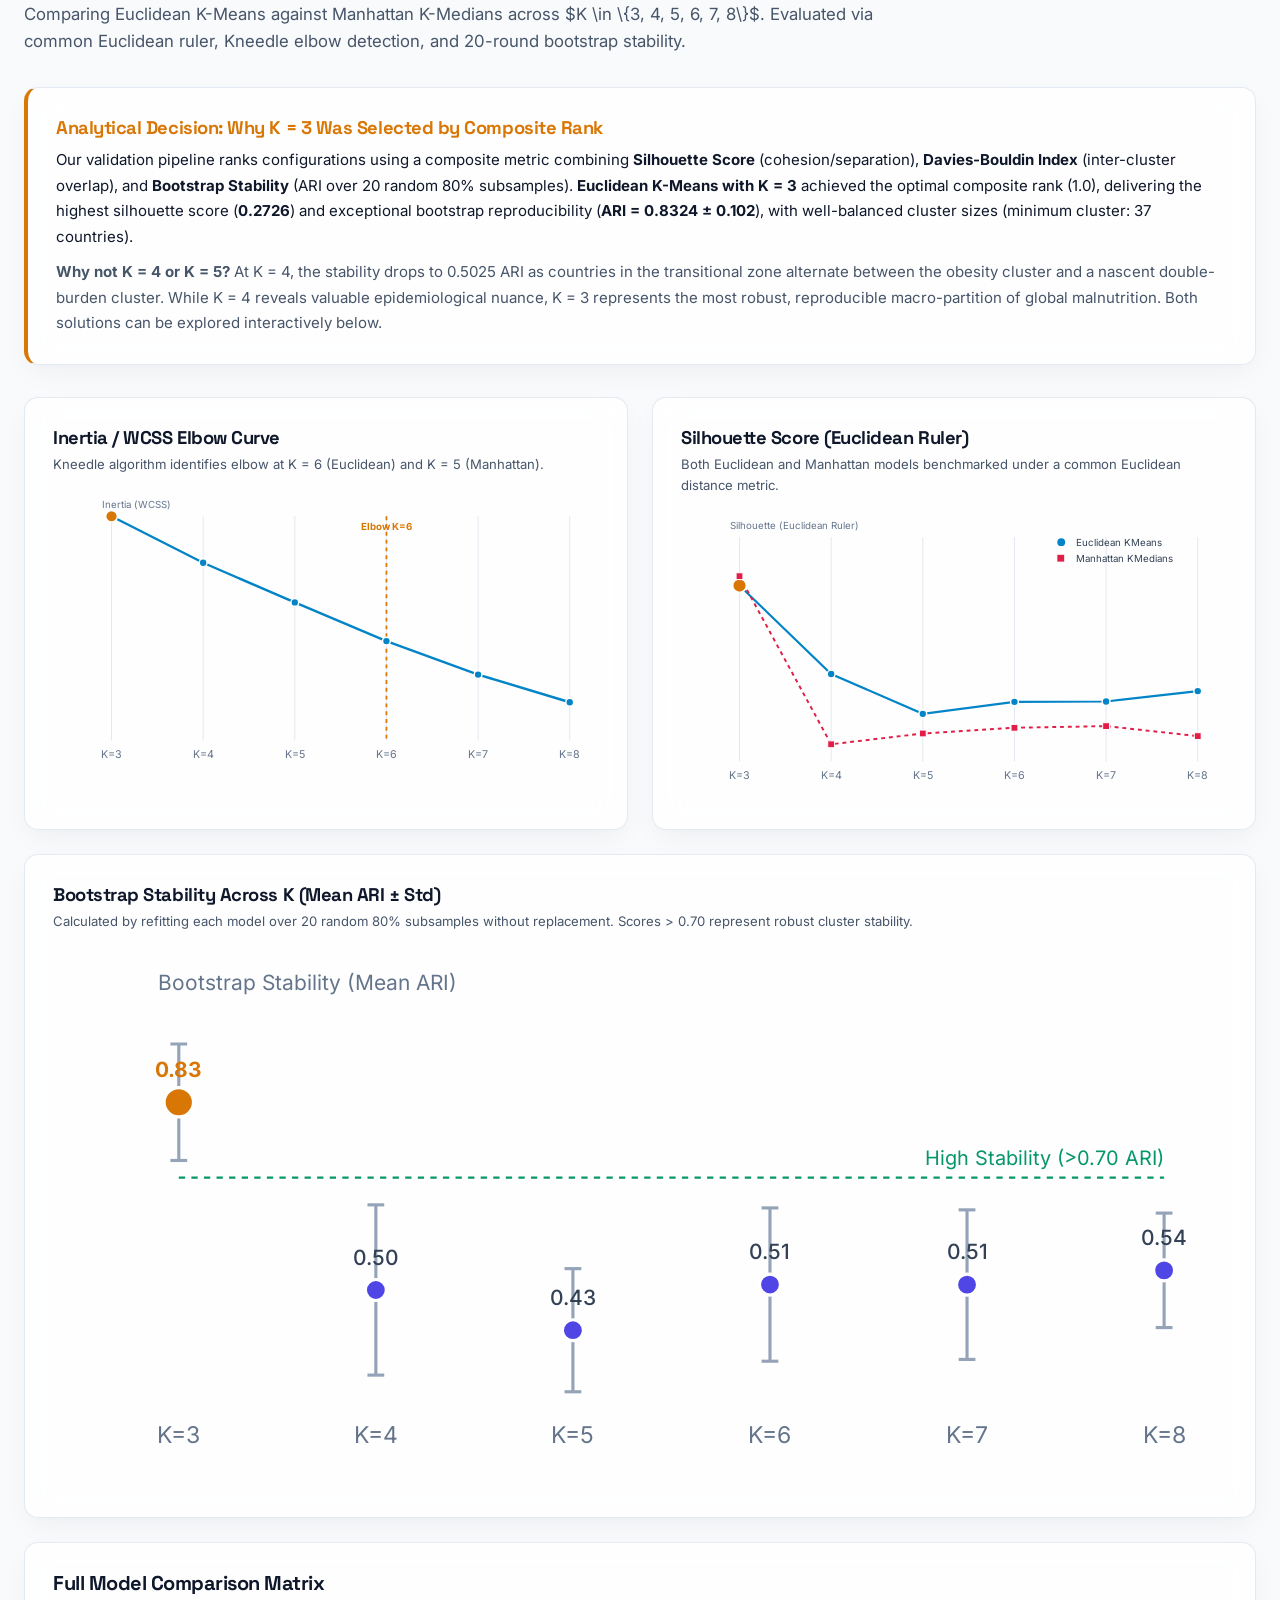
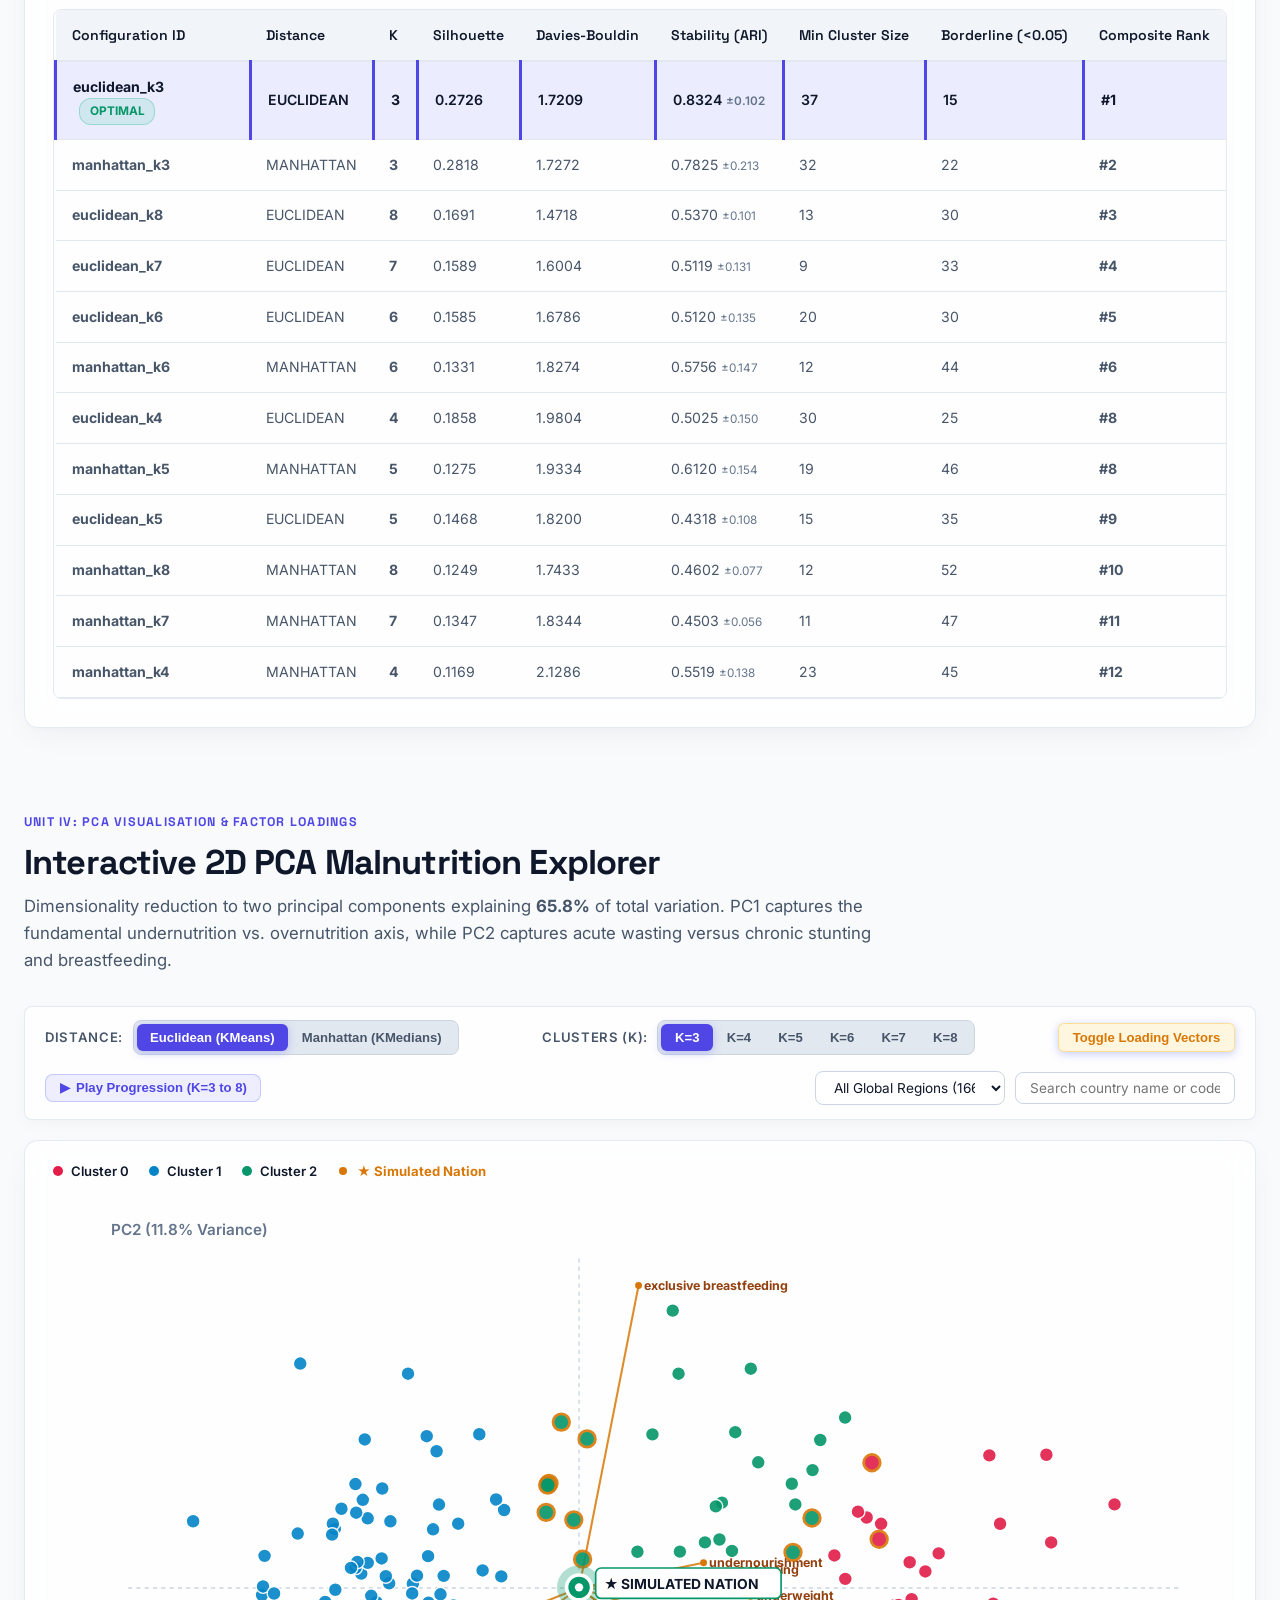
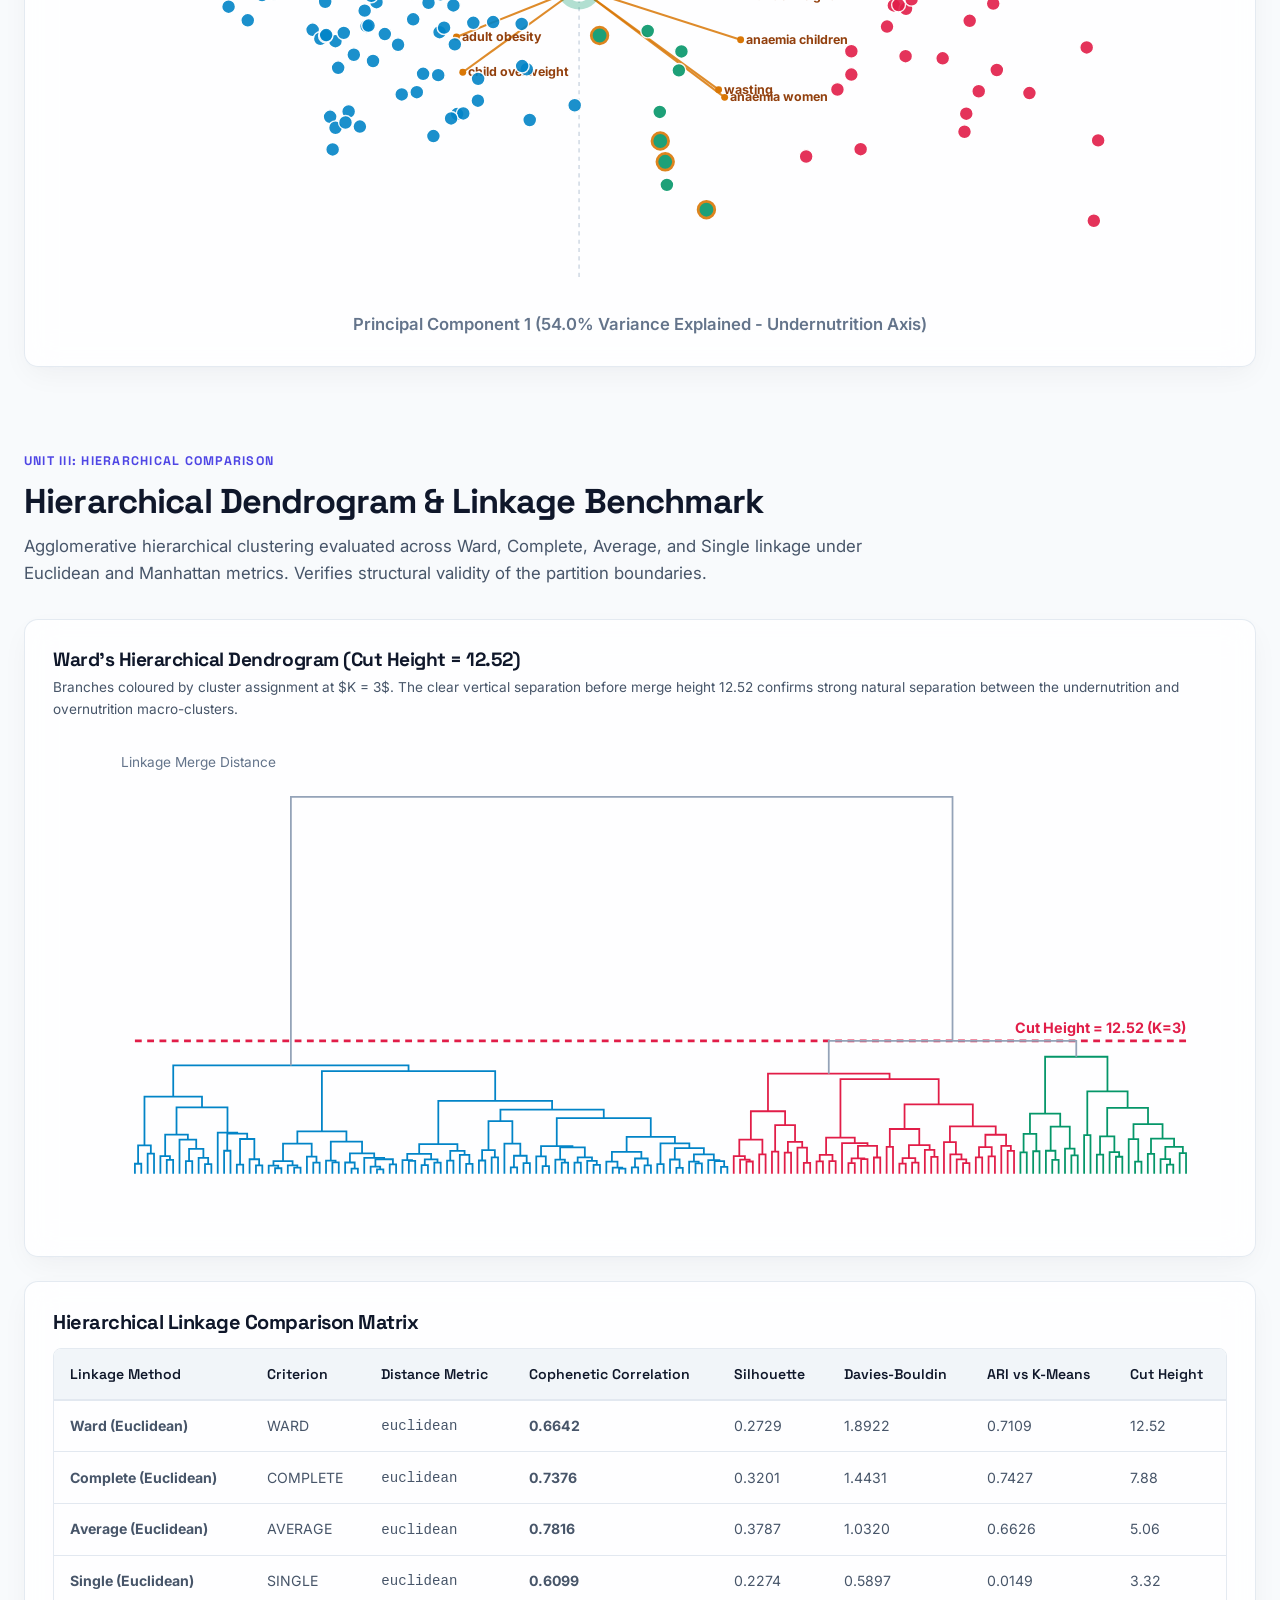
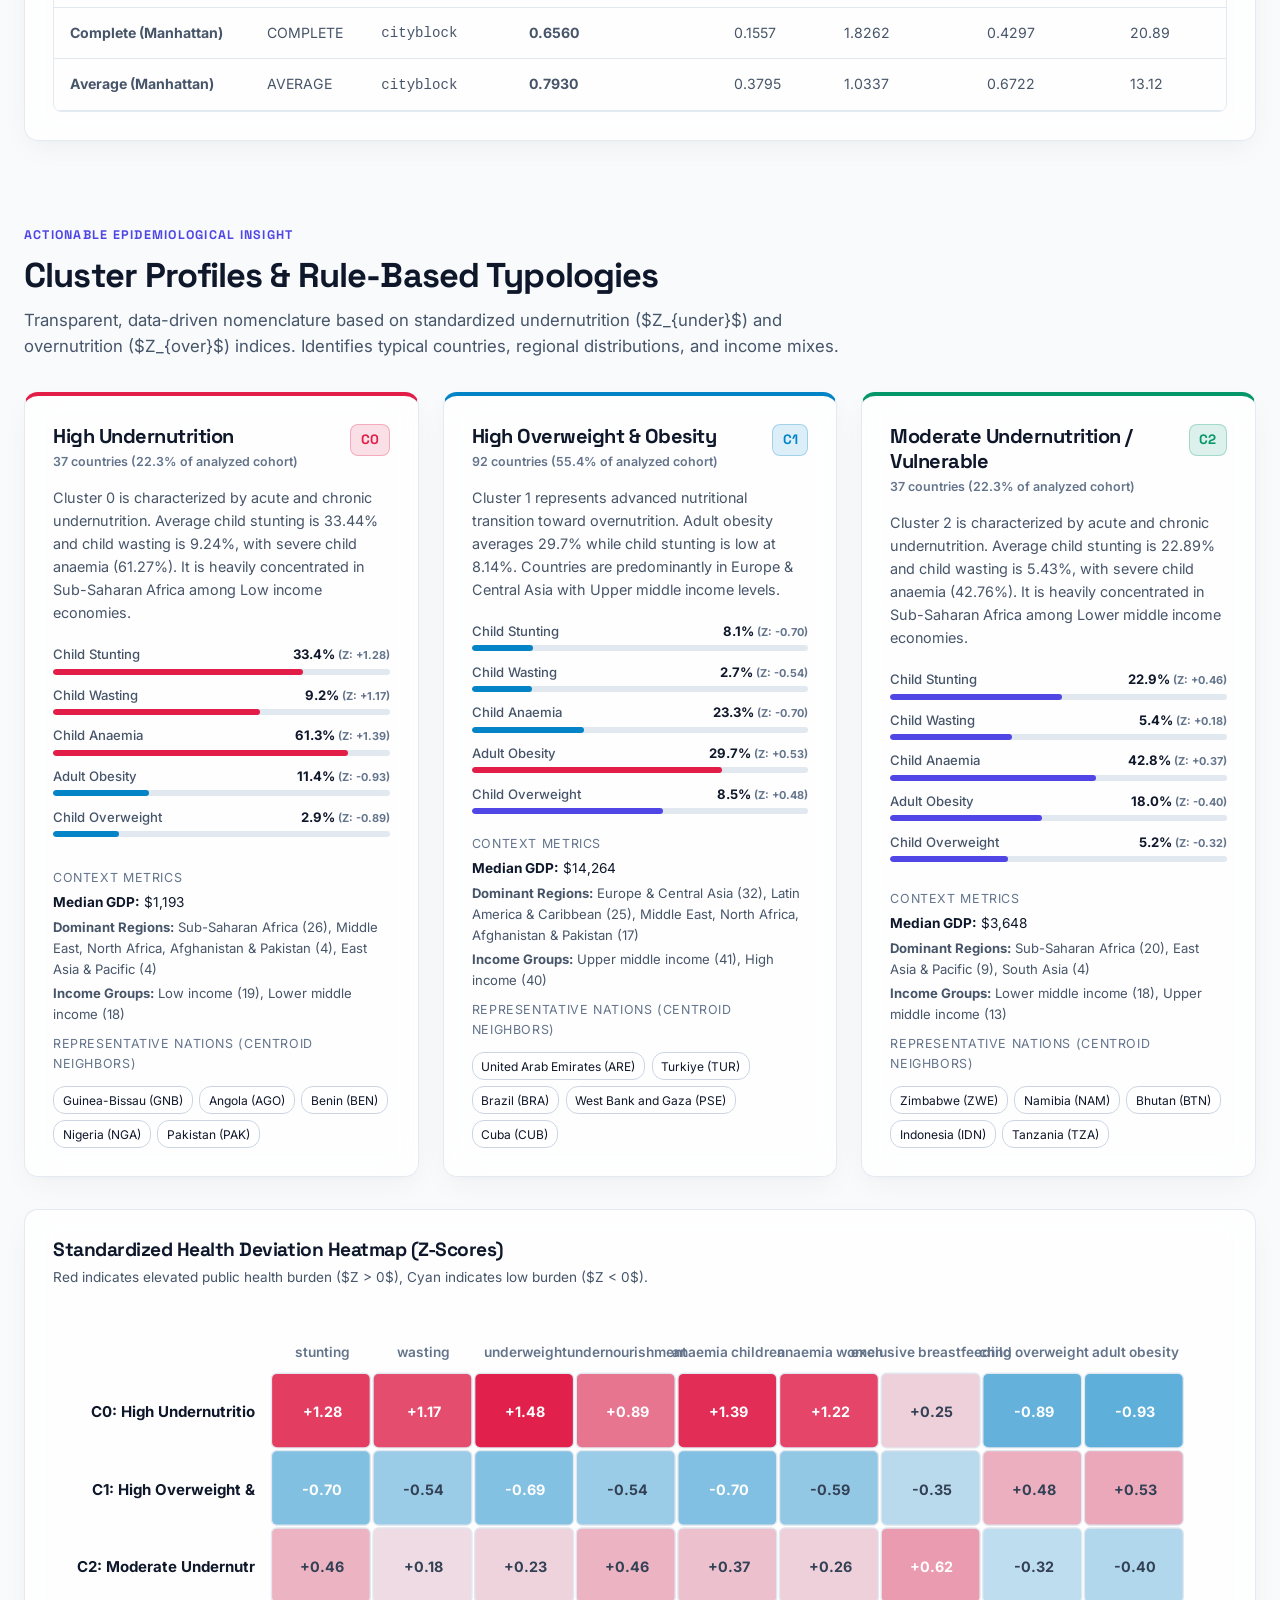
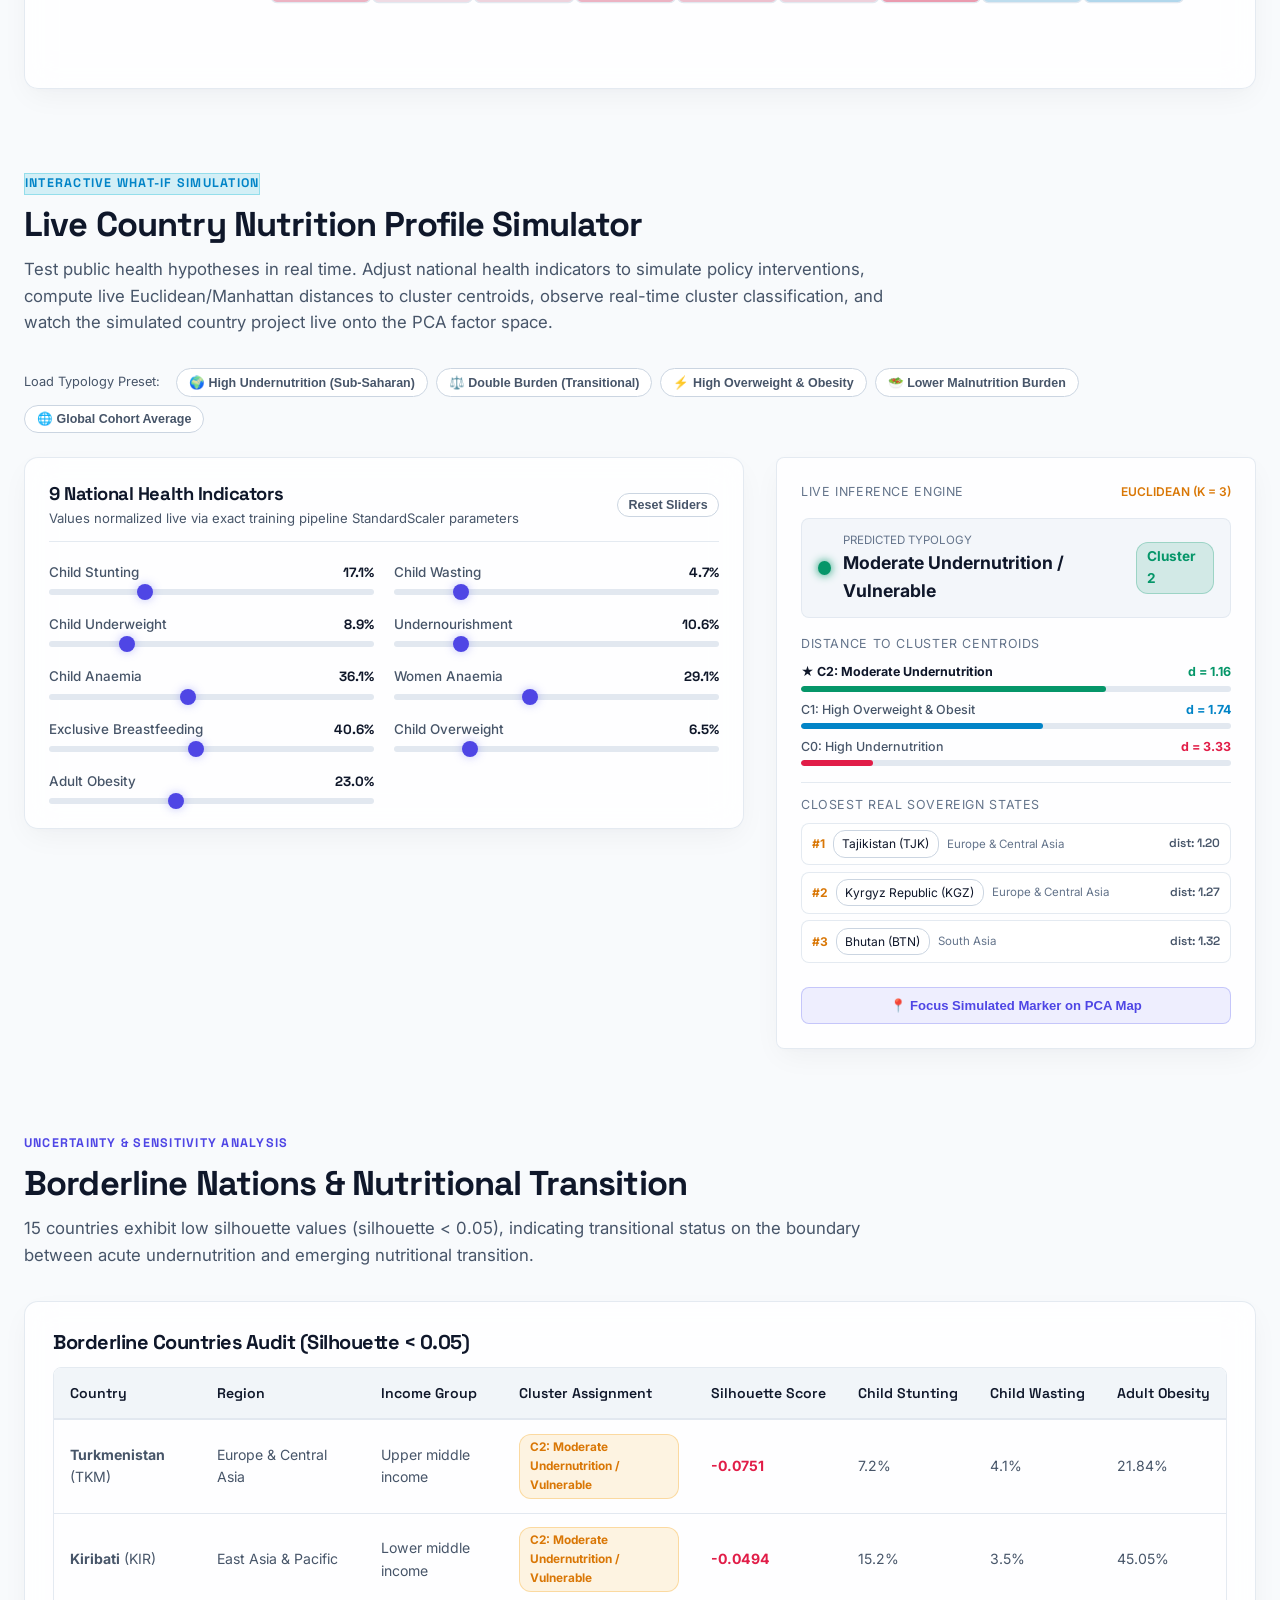
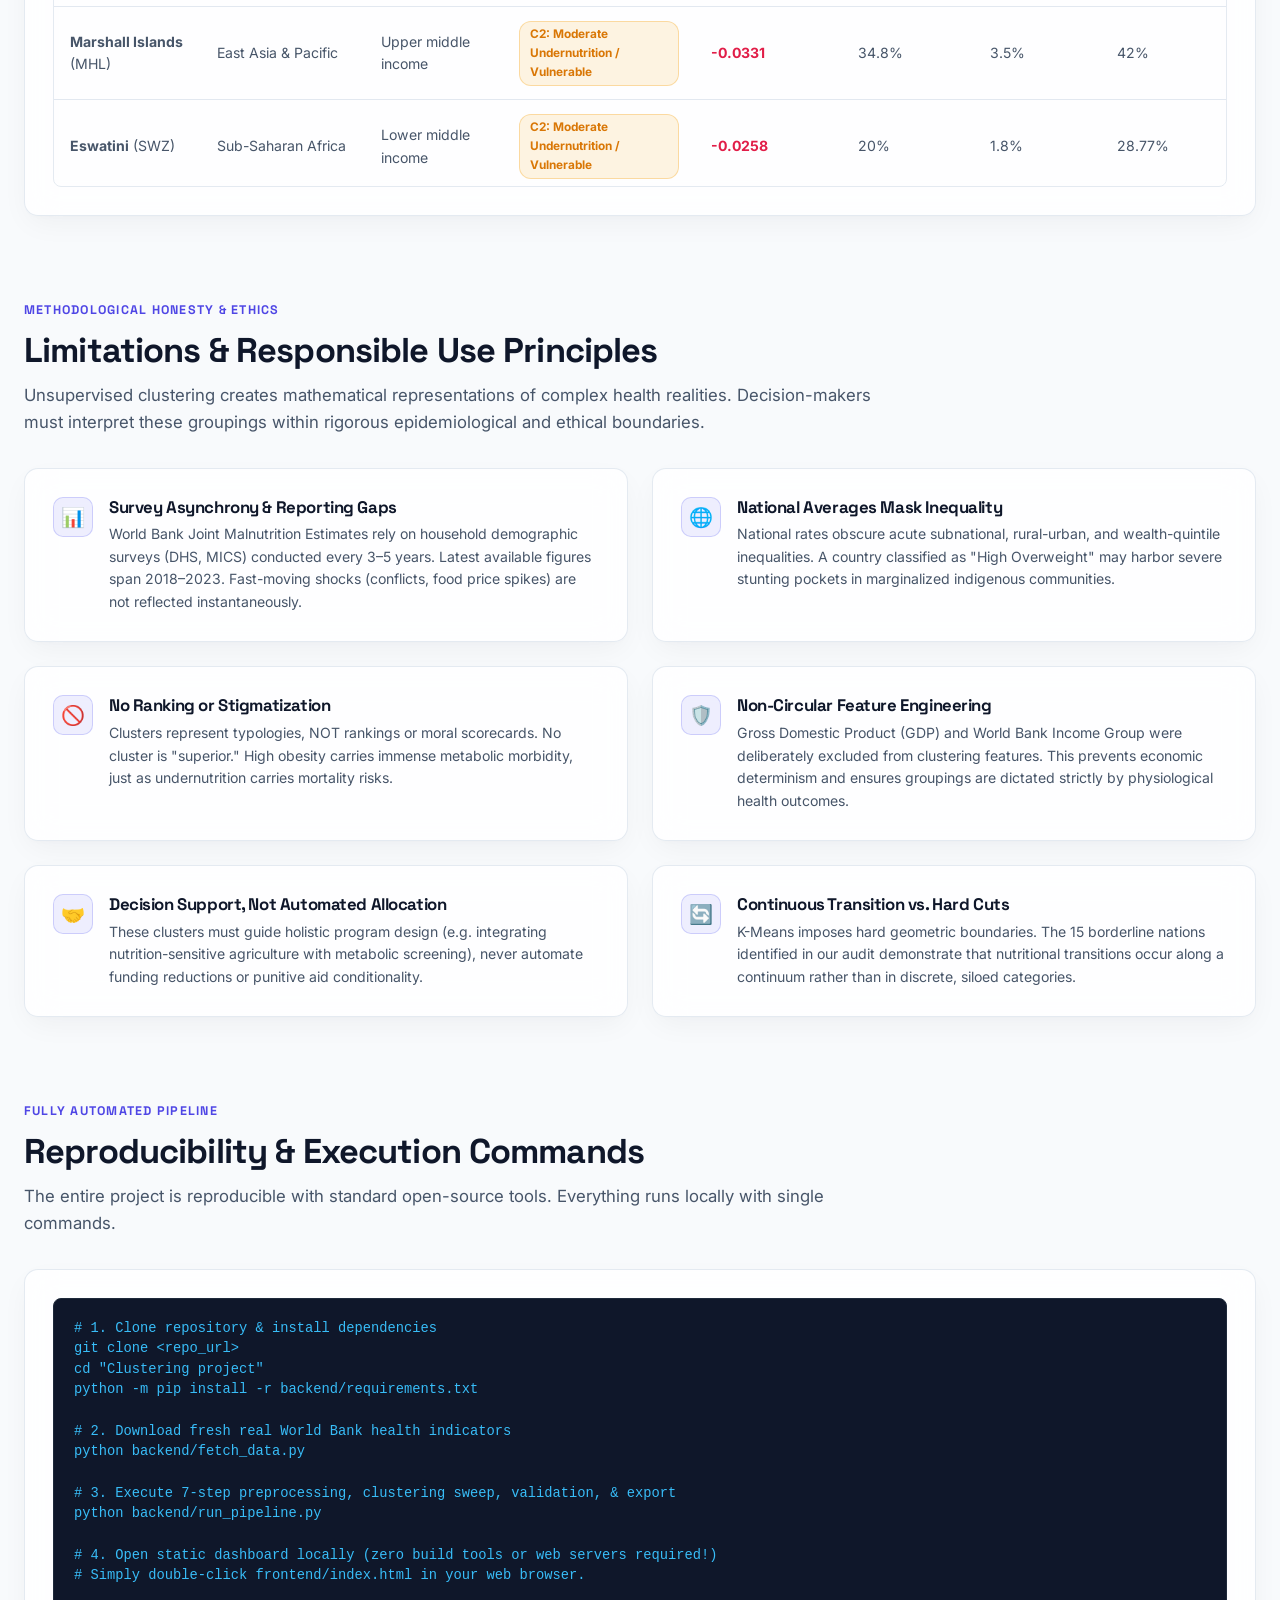
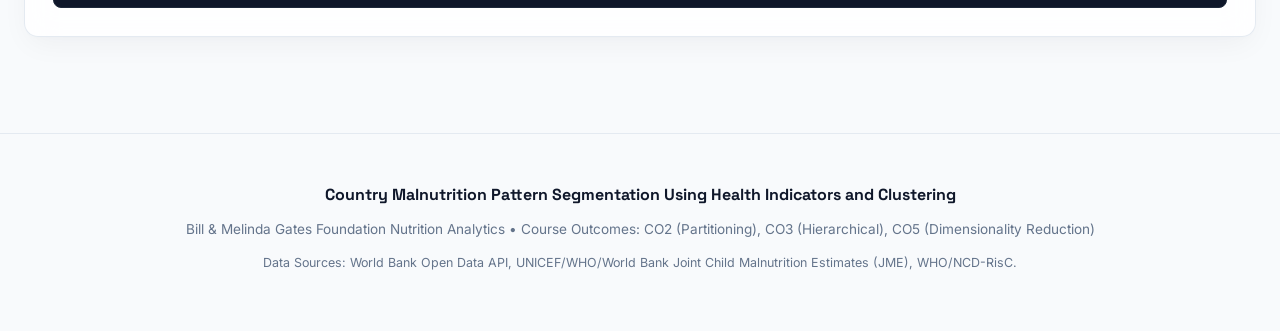
==== commit 864574f0: "feat: implement luminous animated light theme with fluid aurora flow, drifting grid, and theme toggl" ====
--- a/frontend/index.html
+++ b/frontend/index.html
@@ -21,6 +21,7 @@
     <div class="aurora-blob blob-1"></div>
     <div class="aurora-blob blob-2"></div>
     <div class="aurora-blob blob-3"></div>
+    <div class="aurora-blob blob-4"></div>
   </div>
 
   <!-- Demo Data Banner (activates only if synthetic demo data is loaded) -->
@@ -49,6 +50,9 @@
         <li><a href="#limitations">Limitations</a></li>
         <li><a href="#reproduce" class="nav-cta">Reproduce</a></li>
       </ul>
+      <button id="themeToggleBtn" class="theme-toggle-btn" aria-label="Toggle Dark / Light Theme" title="Toggle Dark/Light Mode">
+        <span id="themeToggleIcon">🌙</span> <span id="themeToggleText">Dark Mode</span>
+      </button>
     </div>
   </header>
 
@@ -209,7 +213,7 @@
         <h4 style="font-size: 1.15rem; color: var(--amber-accent); margin-bottom: 0.5rem;">
           Analytical Decision: Why K = 3 Was Selected by Composite Rank
         </h4>
-        <p style="font-size: 0.94rem; color: #cbd5e1; line-height: 1.7; margin-bottom: 0.6rem;">
+        <p style="font-size: 0.94rem; color: var(--text-main); line-height: 1.7; margin-bottom: 0.6rem;">
           Our validation pipeline ranks configurations using a composite metric combining <strong>Silhouette Score</strong> (cohesion/separation), 
           <strong>Davies-Bouldin Index</strong> (inter-cluster overlap), and <strong>Bootstrap Stability</strong> (ARI over 20 random 80% subsamples).
           <strong>Euclidean K-Means with K = 3</strong> achieved the optimal composite rank (1.0), delivering the highest silhouette score (<strong>0.2726</strong>) 
--- a/frontend/css/style.css
+++ b/frontend/css/style.css
@@ -1,13 +1,67 @@
 /* ==============================================================================
-   Country Malnutrition Pattern Segmentation - Stylesheet (Enhanced Interactive)
+   Country Malnutrition Pattern Segmentation - Stylesheet
    Typography: Space Grotesk (headings) + Inter (body & UI)
-   Theme: Aurora dark glassmorphism, glowing accents, live simulator, responsive
+   Theme: Luminous Animated Light Theme (with Dark Theme Toggle Support)
    ============================================================================== */
 
 :root {
   --font-heading: 'Space Grotesk', -apple-system, BlinkMacSystemFont, sans-serif;
   --font-body: 'Inter', -apple-system, BlinkMacSystemFont, sans-serif;
 
+  /* ==========================================================================
+     LIGHT THEME (ACTIVE DEFAULT)
+     ========================================================================== */
+  --bg-space: #f8fafc;
+  --bg-canvas-start: #f8fafc;
+  --bg-canvas-mid: #eff6ff;
+  --bg-canvas-end: #fdf2f8;
+
+  --bg-card: rgba(255, 255, 255, 0.82);
+  --bg-card-hover: rgba(255, 255, 255, 0.96);
+  --bg-card-solid: #ffffff;
+  --border-card: rgba(226, 232, 240, 0.9);
+  --border-card-hover: rgba(99, 102, 241, 0.45);
+
+  --text-main: #0f172a;
+  --text-muted: #475569;
+  --text-dim: #64748b;
+
+  --cyan-accent: #0284c7;
+  --indigo-accent: #4f46e5;
+  --purple-accent: #7c3aed;
+  --rose-accent: #e11d48;
+  --emerald-accent: #059669;
+  --amber-accent: #d97706;
+
+  --cluster-0: #e11d48;
+  --cluster-1: #0284c7;
+  --cluster-2: #059669;
+  --cluster-3: #d97706;
+  --cluster-4: #7c3aed;
+  --cluster-5: #db2777;
+  --cluster-6: #2563eb;
+  --cluster-7: #65a30d;
+
+  --radius-sm: 8px;
+  --radius-md: 14px;
+  --radius-lg: 20px;
+  --shadow-glass: 0 10px 30px -5px rgba(15, 23, 42, 0.05), 0 4px 6px -2px rgba(15, 23, 42, 0.02);
+  --shadow-glow: 0 0 35px rgba(99, 102, 241, 0.15);
+
+  --nav-bg: rgba(255, 255, 255, 0.88);
+  --table-th-bg: #f1f5f9;
+  --table-border: #e2e8f0;
+  --pill-bg: #ffffff;
+  --pill-border: #cbd5e1;
+  --slider-track: #e2e8f0;
+  --drawer-bg: #ffffff;
+  --drawer-box-bg: #f8fafc;
+}
+
+/* ==========================================================================
+   DARK THEME OVERRIDES (Optional Toggle)
+   ========================================================================== */
+body.dark-theme {
   --bg-space: #070a12;
   --bg-card: rgba(15, 23, 42, 0.72);
   --bg-card-hover: rgba(30, 41, 59, 0.85);
@@ -26,20 +80,17 @@
   --emerald-accent: #10b981;
   --amber-accent: #f59e0b;
 
-  --cluster-0: #f43f5e;
-  --cluster-1: #06b6d4;
-  --cluster-2: #10b981;
-  --cluster-3: #f59e0b;
-  --cluster-4: #a855f7;
-  --cluster-5: #ec4899;
-  --cluster-6: #3b82f6;
-  --cluster-7: #84cc16;
-
-  --radius-sm: 8px;
-  --radius-md: 14px;
-  --radius-lg: 20px;
   --shadow-glass: 0 8px 32px 0 rgba(0, 0, 0, 0.37);
   --shadow-glow: 0 0 40px rgba(99, 102, 241, 0.22);
+
+  --nav-bg: rgba(7, 10, 18, 0.78);
+  --table-th-bg: rgba(30, 41, 59, 0.8);
+  --table-border: rgba(255, 255, 255, 0.06);
+  --pill-bg: rgba(255, 255, 255, 0.06);
+  --pill-border: rgba(255, 255, 255, 0.1);
+  --slider-track: rgba(255, 255, 255, 0.1);
+  --drawer-bg: #0f172a;
+  --drawer-box-bg: rgba(255, 255, 255, 0.03);
 }
 
 /* Base & Reset */
@@ -62,9 +113,13 @@
   position: relative;
   overflow-x: hidden;
   min-height: 100vh;
-}
-
-/* Background Atmosphere: Aurora & Glowing Blobs */
+  transition: background-color 0.4s ease, color 0.3s ease;
+}
+
+/* ==============================================================================
+   ANIMATED DYNAMIC LIGHT BACKGROUND (NOT STATIC)
+   Continuous flowing pastel aurora mesh + floating organic watercolor orbs
+   ============================================================================== */
 .background-canvas {
   position: fixed;
   top: 0;
@@ -74,69 +129,133 @@
   z-index: -1;
   pointer-events: none;
   overflow: hidden;
+  background: linear-gradient(135deg, #f8fafc 0%, #eff6ff 25%, #f5f3ff 50%, #fdf2f8 75%, #ecfdf5 100%);
+  background-size: 300% 300%;
+  animation: auroraFlow 22s ease infinite alternate;
+}
+
+body.dark-theme .background-canvas {
   background: radial-gradient(circle at 50% 10%, #0d1527 0%, #070a12 80%);
 }
 
+@keyframes auroraFlow {
+  0% { background-position: 0% 50%; }
+  50% { background-position: 100% 50%; }
+  100% { background-position: 0% 50%; }
+}
+
+/* Subtle Animated Grid Overlay */
 .subtle-grid {
   position: absolute;
   inset: 0;
   background-image: 
+    linear-gradient(to right, rgba(99, 102, 241, 0.05) 1px, transparent 1px),
+    linear-gradient(to bottom, rgba(99, 102, 241, 0.05) 1px, transparent 1px);
+  background-size: 44px 44px;
+  mask-image: radial-gradient(circle at 50% 30%, black 50%, transparent 90%);
+  animation: gridDrift 45s linear infinite;
+}
+
+body.dark-theme .subtle-grid {
+  background-image: 
     linear-gradient(to right, rgba(255, 255, 255, 0.03) 1px, transparent 1px),
     linear-gradient(to bottom, rgba(255, 255, 255, 0.03) 1px, transparent 1px);
-  background-size: 48px 48px;
-  mask-image: radial-gradient(circle at 50% 30%, black 40%, transparent 80%);
-}
-
+}
+
+@keyframes gridDrift {
+  0% { background-position: 0 0; }
+  100% { background-position: 44px 44px; }
+}
+
+/* Radiant Animated Aurora Blobs */
 .aurora-blob {
   position: absolute;
   border-radius: 50%;
+  filter: blur(95px);
+  opacity: 0.62;
+  animation: floatBlobs 22s infinite alternate ease-in-out;
+}
+
+body.dark-theme .aurora-blob {
   filter: blur(100px);
   opacity: 0.38;
-  animation: floatBlobs 24s infinite alternate ease-in-out;
-}
-
+}
+
+/* Blob 1: Gentle Periwinkle / Cyan */
 .blob-1 {
-  top: -10%;
-  left: 15%;
-  width: 550px;
-  height: 550px;
-  background: radial-gradient(circle, #4f46e5 0%, #06b6d4 100%);
-}
-
-.blob-2 {
-  top: 40%;
-  right: -10%;
+  top: -8%;
+  left: 10%;
   width: 600px;
   height: 600px;
+  background: radial-gradient(circle, rgba(129, 140, 248, 0.45) 0%, rgba(56, 189, 248, 0.32) 60%, transparent 100%);
+}
+
+body.dark-theme .blob-1 {
+  background: radial-gradient(circle, #4f46e5 0%, #06b6d4 100%);
+}
+
+/* Blob 2: Warm Sunset Coral & Violet */
+.blob-2 {
+  top: 35%;
+  right: -8%;
+  width: 640px;
+  height: 640px;
+  background: radial-gradient(circle, rgba(251, 113, 133, 0.38) 0%, rgba(216, 180, 254, 0.3) 60%, transparent 100%);
+  animation-duration: 28s;
+  animation-delay: -4s;
+}
+
+body.dark-theme .blob-2 {
   background: radial-gradient(circle, #f43f5e 0%, #8b5cf6 100%);
-  animation-duration: 32s;
-  animation-delay: -5s;
-}
-
+}
+
+/* Blob 3: Fresh Mint & Teal */
 .blob-3 {
-  bottom: -15%;
-  left: 30%;
-  width: 650px;
-  height: 650px;
+  bottom: -10%;
+  left: 20%;
+  width: 680px;
+  height: 680px;
+  background: radial-gradient(circle, rgba(52, 211, 153, 0.32) 0%, rgba(56, 189, 248, 0.24) 60%, transparent 100%);
+  animation-duration: 25s;
+  animation-delay: -8s;
+}
+
+body.dark-theme .blob-3 {
   background: radial-gradient(circle, #059669 0%, #0284c7 100%);
-  animation-duration: 28s;
-  animation-delay: -10s;
+}
+
+/* Blob 4: Golden Sunshine / Warm Amber */
+.blob-4 {
+  top: 65%;
+  left: -8%;
+  width: 520px;
+  height: 520px;
+  background: radial-gradient(circle, rgba(251, 191, 36, 0.32) 0%, rgba(244, 114, 182, 0.22) 60%, transparent 100%);
+  animation-duration: 30s;
+  animation-delay: -12s;
+}
+
+body.dark-theme .blob-4 {
+  background: radial-gradient(circle, #f59e0b 0%, #ec4899 100%);
 }
 
 @keyframes floatBlobs {
-  0% { transform: translate(0, 0) scale(1); }
-  50% { transform: translate(60px, 40px) scale(1.08); }
-  100% { transform: translate(-40px, 70px) scale(0.92); }
-}
-
-/* Top Navigation Bar */
+  0% { transform: translate(0, 0) scale(1) rotate(0deg); }
+  33% { transform: translate(75px, -45px) scale(1.1) rotate(5deg); }
+  66% { transform: translate(-45px, 65px) scale(0.94) rotate(-4deg); }
+  100% { transform: translate(55px, 35px) scale(1.05) rotate(2deg); }
+}
+
+/* ==============================================================================
+   TOP NAVIGATION BAR
+   ============================================================================== */
 .top-nav {
   position: sticky;
   top: 0;
   z-index: 100;
   backdrop-filter: blur(20px);
   -webkit-backdrop-filter: blur(20px);
-  background: rgba(7, 10, 18, 0.75);
+  background: var(--nav-bg);
   border-bottom: 1px solid var(--border-card);
   transition: all 0.3s ease;
 }
@@ -168,7 +287,7 @@
   color: white;
   font-weight: 800;
   font-family: var(--font-heading);
-  box-shadow: 0 0 20px rgba(99, 102, 241, 0.4);
+  box-shadow: 0 0 16px rgba(99, 102, 241, 0.35);
 }
 
 .brand-text {
@@ -182,11 +301,12 @@
 .brand-tag {
   font-size: 0.72rem;
   padding: 0.15rem 0.5rem;
-  background: rgba(99, 102, 241, 0.15);
-  border: 1px solid rgba(99, 102, 241, 0.3);
+  background: rgba(99, 102, 241, 0.1);
+  border: 1px solid rgba(99, 102, 241, 0.25);
   border-radius: 12px;
-  color: #a5b4fc;
+  color: var(--indigo-accent);
   margin-left: 0.5rem;
+  font-weight: 600;
 }
 
 .nav-links {
@@ -205,23 +325,43 @@
 }
 
 .nav-links a:hover {
-  color: var(--text-main);
+  color: var(--indigo-accent);
 }
 
 .nav-cta {
   padding: 0.45rem 0.95rem;
-  background: linear-gradient(135deg, rgba(99, 102, 241, 0.35), rgba(6, 182, 212, 0.35));
-  border: 1px solid rgba(99, 102, 241, 0.45);
+  background: linear-gradient(135deg, rgba(99, 102, 241, 0.15), rgba(2, 132, 199, 0.15));
+  border: 1px solid rgba(99, 102, 241, 0.35);
   border-radius: var(--radius-sm);
-  color: var(--text-main) !important;
+  color: var(--indigo-accent) !important;
   font-weight: 600 !important;
   font-size: 0.82rem !important;
   transition: all 0.2s ease;
 }
 
 .nav-cta:hover {
-  box-shadow: 0 0 15px rgba(99, 102, 241, 0.4);
+  box-shadow: 0 0 15px rgba(99, 102, 241, 0.25);
   transform: translateY(-1px);
+}
+
+.theme-toggle-btn {
+  display: inline-flex;
+  align-items: center;
+  gap: 0.4rem;
+  background: rgba(99, 102, 241, 0.08);
+  border: 1px solid rgba(99, 102, 241, 0.2);
+  color: var(--text-main);
+  padding: 0.35rem 0.75rem;
+  border-radius: 20px;
+  font-size: 0.8rem;
+  font-weight: 600;
+  cursor: pointer;
+  transition: all 0.2s ease;
+}
+
+.theme-toggle-btn:hover {
+  background: rgba(99, 102, 241, 0.16);
+  border-color: var(--indigo-accent);
 }
 
 /* Demo Data Alert Banner */
@@ -234,21 +374,22 @@
   font-weight: 700;
   font-size: 0.88rem;
   letter-spacing: 0.03em;
-  box-shadow: 0 4px 12px rgba(220, 38, 38, 0.4);
+  box-shadow: 0 4px 12px rgba(220, 38, 38, 0.3);
 }
 
 .demo-banner.visible {
   display: block;
 }
 
-/* Layout Container */
+/* ==============================================================================
+   LAYOUT & CARDS
+   ============================================================================== */
 .main-wrapper {
   max-width: 1340px;
   margin: 0 auto;
   padding: 2.5rem 1.5rem 6rem;
 }
 
-/* Typography Helpers */
 h1, h2, h3, h4, h5, h6 {
   font-family: var(--font-heading);
   color: var(--text-main);
@@ -269,7 +410,7 @@
   text-transform: uppercase;
   letter-spacing: 0.1em;
   font-weight: 700;
-  color: var(--cyan-accent);
+  color: var(--indigo-accent);
   margin-bottom: 0.5rem;
 }
 
@@ -277,9 +418,7 @@
   font-size: 2.15rem;
   font-weight: 700;
   margin-bottom: 0.6rem;
-  background: linear-gradient(135deg, #ffffff 40%, #94a3b8 100%);
-  -webkit-background-clip: text;
-  -webkit-text-fill-color: transparent;
+  color: var(--text-main);
 }
 
 .section-desc {
@@ -307,7 +446,9 @@
   box-shadow: var(--shadow-glass), var(--shadow-glow);
 }
 
-/* Hero Section */
+/* ==============================================================================
+   HERO SECTION
+   ============================================================================== */
 .hero-section {
   padding: 3rem 0 3.5rem;
   text-align: left;
@@ -317,12 +458,13 @@
   display: inline-flex;
   align-items: center;
   gap: 0.6rem;
-  background: rgba(99, 102, 241, 0.12);
-  border: 1px solid rgba(99, 102, 241, 0.25);
+  background: rgba(99, 102, 241, 0.08);
+  border: 1px solid rgba(99, 102, 241, 0.22);
   border-radius: 30px;
   padding: 0.4rem 1rem;
   font-size: 0.85rem;
-  color: #c7d2fe;
+  color: var(--indigo-accent);
+  font-weight: 600;
   margin-bottom: 1.5rem;
 }
 
@@ -347,9 +489,7 @@
   margin-bottom: 1.25rem;
   max-width: 1000px;
   letter-spacing: -0.035em;
-  background: linear-gradient(135deg, #ffffff 30%, #cbd5e1 70%, #94a3b8 100%);
-  -webkit-background-clip: text;
-  -webkit-text-fill-color: transparent;
+  color: var(--text-main);
 }
 
 .hero-subtitle {
@@ -444,53 +584,27 @@
   align-items: center;
   gap: 1.25rem;
   padding: 1.15rem 1.5rem;
-  background: rgba(15, 23, 42, 0.55);
+  background: var(--bg-card);
   border: 1px solid var(--border-card);
   border-radius: var(--radius-sm);
   transition: all 0.2s ease;
 }
 
 .step-card:hover {
-  background: rgba(30, 41, 59, 0.7);
+  background: var(--bg-card-hover);
   border-color: rgba(99, 102, 241, 0.35);
 }
 
-.step-number {
-  width: 44px;
-  height: 44px;
-  border-radius: 12px;
-  background: rgba(99, 102, 241, 0.15);
-  border: 1px solid rgba(99, 102, 241, 0.3);
-  color: #a5b4fc;
+.step-num {
   font-family: var(--font-heading);
-  font-weight: 700;
-  font-size: 1.1rem;
-  display: flex;
-  align-items: center;
-  justify-content: center;
-}
-
-.step-content h4 {
-  font-size: 1.05rem;
-  margin-bottom: 0.2rem;
-}
-
-.step-content p {
-  font-size: 0.88rem;
-  color: var(--text-muted);
-}
-
-.step-badge {
-  font-size: 0.78rem;
-  font-weight: 600;
-  padding: 0.3rem 0.75rem;
-  border-radius: 20px;
-  background: rgba(255, 255, 255, 0.06);
-  color: var(--text-main);
-  white-space: nowrap;
-}
-
-/* Table Design */
+  font-size: 1.4rem;
+  font-weight: 800;
+  color: var(--indigo-accent);
+}
+
+/* ==============================================================================
+   TABLES & DATA DISPLAY
+   ============================================================================== */
 .table-responsive {
   width: 100%;
   overflow-x: auto;
@@ -506,33 +620,29 @@
 }
 
 .data-table th {
-  background: rgba(30, 41, 59, 0.8);
+  background: var(--table-th-bg);
   padding: 0.85rem 1rem;
   font-family: var(--font-heading);
   font-weight: 600;
   color: var(--text-main);
-  border-bottom: 1px solid var(--border-card);
+  border-bottom: 2px solid var(--table-border);
   white-space: nowrap;
 }
 
 .data-table td {
   padding: 0.85rem 1rem;
-  border-bottom: 1px solid rgba(255, 255, 255, 0.04);
+  border-bottom: 1px solid var(--table-border);
   color: var(--text-muted);
 }
 
 .data-table tr:hover td {
-  background: rgba(255, 255, 255, 0.03);
-  color: var(--text-main);
-}
-
-.data-table tr.clickable-row {
-  cursor: pointer;
+  background: rgba(99, 102, 241, 0.05);
+  color: var(--text-main);
 }
 
 .data-table tr.selected-row td {
-  background: rgba(99, 102, 241, 0.18) !important;
-  color: #f8fafc !important;
+  background: rgba(99, 102, 241, 0.12) !important;
+  color: var(--text-main) !important;
   font-weight: 600;
   border-left: 3px solid var(--indigo-accent);
 }
@@ -546,18 +656,32 @@
 }
 
 .pill-success {
-  background: rgba(16, 185, 129, 0.15);
-  color: #34d399;
+  background: rgba(16, 185, 129, 0.12);
+  color: #059669;
   border: 1px solid rgba(16, 185, 129, 0.3);
 }
 
 .pill-warning {
-  background: rgba(245, 158, 11, 0.15);
-  color: #fbbf24;
+  background: rgba(245, 158, 11, 0.12);
+  color: #d97706;
   border: 1px solid rgba(245, 158, 11, 0.3);
 }
 
-/* Charts & Explorers */
+.pill-danger {
+  background: rgba(244, 63, 94, 0.12);
+  color: #e11d48;
+  border: 1px solid rgba(244, 63, 94, 0.3);
+}
+
+.pill-info {
+  background: rgba(2, 132, 199, 0.12);
+  color: #0284c7;
+  border: 1px solid rgba(2, 132, 199, 0.3);
+}
+
+/* ==============================================================================
+   INTERACTIVE CONTROLS & EXPLORERS
+   ============================================================================== */
 .chart-container {
   width: 100%;
   position: relative;
@@ -569,7 +693,6 @@
   display: block;
 }
 
-/* Interactive Controls & Filters */
 .controls-bar {
   display: flex;
   flex-wrap: wrap;
@@ -578,9 +701,10 @@
   gap: 1rem;
   margin-bottom: 1.25rem;
   padding: 0.85rem 1.25rem;
-  background: rgba(15, 23, 42, 0.65);
+  background: var(--bg-card);
   border: 1px solid var(--border-card);
   border-radius: var(--radius-sm);
+  box-shadow: 0 4px 15px rgba(0, 0, 0, 0.03);
 }
 
 .control-group {
@@ -599,10 +723,15 @@
 
 .btn-toggle-group {
   display: inline-flex;
-  background: rgba(0, 0, 0, 0.3);
+  background: #e2e8f0;
   padding: 3px;
   border-radius: 8px;
-  border: 1px solid var(--border-card);
+  border: 1px solid #cbd5e1;
+}
+
+body.dark-theme .btn-toggle-group {
+  background: rgba(0, 0, 0, 0.3);
+  border-color: var(--border-card);
 }
 
 .btn-toggle {
@@ -620,13 +749,13 @@
 .btn-toggle.active {
   background: var(--indigo-accent);
   color: white;
-  box-shadow: 0 2px 8px rgba(99, 102, 241, 0.4);
+  box-shadow: 0 2px 8px rgba(99, 102, 241, 0.35);
 }
 
 .btn-action {
-  background: rgba(99, 102, 241, 0.15);
-  border: 1px solid rgba(99, 102, 241, 0.35);
-  color: #a5b4fc;
+  background: rgba(99, 102, 241, 0.1);
+  border: 1px solid rgba(99, 102, 241, 0.3);
+  color: var(--indigo-accent);
   padding: 0.35rem 0.85rem;
   border-radius: var(--radius-sm);
   font-size: 0.82rem;
@@ -650,8 +779,8 @@
 }
 
 .search-input {
-  background: rgba(0, 0, 0, 0.25);
-  border: 1px solid var(--border-card);
+  background: #ffffff;
+  border: 1px solid #cbd5e1;
   border-radius: var(--radius-sm);
   padding: 0.45rem 0.85rem;
   color: var(--text-main);
@@ -662,6 +791,11 @@
   transition: border-color 0.2s ease;
 }
 
+body.dark-theme .search-input {
+  background: rgba(0, 0, 0, 0.25);
+  border-color: var(--border-card);
+}
+
 .search-input:focus {
   border-color: var(--indigo-accent);
 }
@@ -670,14 +804,14 @@
 .chart-tooltip {
   position: absolute;
   pointer-events: none;
-  background: rgba(15, 23, 42, 0.95);
+  background: rgba(255, 255, 255, 0.96);
   backdrop-filter: blur(12px);
-  border: 1px solid rgba(255, 255, 255, 0.15);
+  border: 1px solid rgba(203, 213, 225, 0.9);
   border-radius: var(--radius-sm);
   padding: 0.85rem 1rem;
   font-size: 0.82rem;
   color: var(--text-main);
-  box-shadow: 0 10px 25px rgba(0, 0, 0, 0.5);
+  box-shadow: 0 12px 32px rgba(15, 23, 42, 0.15);
   z-index: 200;
   transform: translate(-50%, -110%);
   transition: opacity 0.15s ease, transform 0.15s ease;
@@ -685,6 +819,12 @@
   opacity: 0;
 }
 
+body.dark-theme .chart-tooltip {
+  background: rgba(15, 23, 42, 0.95);
+  border-color: rgba(255, 255, 255, 0.15);
+  box-shadow: 0 10px 25px rgba(0, 0, 0, 0.5);
+}
+
 .chart-tooltip.active {
   opacity: 1;
 }
@@ -694,7 +834,7 @@
   font-weight: 700;
   font-size: 0.95rem;
   margin-bottom: 0.35rem;
-  color: #ffffff;
+  color: var(--text-main);
   display: flex;
   align-items: center;
   justify-content: space-between;
@@ -718,7 +858,9 @@
   color: var(--text-main);
 }
 
-/* Cluster Profile Cards Grid */
+/* ==============================================================================
+   CLUSTER PROFILES
+   ============================================================================== */
 .cluster-cards-grid {
   display: grid;
   grid-template-columns: repeat(auto-fit, minmax(360px, 1fr));
@@ -731,7 +873,6 @@
   flex-direction: column;
   justify-content: space-between;
   border-top: 4px solid var(--indigo-accent);
-  cursor: pointer;
   transition: all 0.25s ease;
 }
 
@@ -739,39 +880,35 @@
   transform: translateY(-4px);
 }
 
-.cluster-card.active-filter {
-  box-shadow: 0 0 25px var(--indigo-accent);
-  border-color: #fff;
-}
-
 .cluster-card-header {
   display: flex;
   align-items: flex-start;
   justify-content: space-between;
-  margin-bottom: 1rem;
+  margin-bottom: 0.85rem;
 }
 
 .cluster-title-wrap h3 {
-  font-size: 1.35rem;
+  font-size: 1.25rem;
   margin-bottom: 0.2rem;
 }
 
 .cluster-size-tag {
-  font-size: 0.82rem;
-  color: var(--text-muted);
+  font-size: 0.78rem;
+  color: var(--text-dim);
+  font-weight: 600;
 }
 
 .cluster-badge {
-  padding: 0.25rem 0.65rem;
+  padding: 0.25rem 0.6rem;
   border-radius: 8px;
-  font-size: 0.78rem;
+  font-family: var(--font-heading);
   font-weight: 700;
-  font-family: var(--font-heading);
+  font-size: 0.85rem;
 }
 
 .cluster-narrative {
-  font-size: 0.92rem;
-  color: #cbd5e1;
+  font-size: 0.9rem;
+  color: var(--text-muted);
   line-height: 1.6;
   margin-bottom: 1.25rem;
 }
@@ -792,15 +929,22 @@
 .bar-meta {
   display: flex;
   justify-content: space-between;
-  font-size: 0.78rem;
-}
-
-.bar-name { color: var(--text-muted); }
-.bar-value { font-weight: 600; color: var(--text-main); }
+  font-size: 0.82rem;
+}
+
+.bar-name {
+  color: var(--text-muted);
+  font-weight: 500;
+}
+
+.bar-value {
+  font-weight: 700;
+  color: var(--text-main);
+}
 
 .bar-track {
   height: 6px;
-  background: rgba(255, 255, 255, 0.08);
+  background: var(--slider-track);
   border-radius: 3px;
   overflow: hidden;
 }
@@ -821,10 +965,10 @@
 .country-pill {
   font-size: 0.75rem;
   padding: 0.2rem 0.55rem;
-  background: rgba(255, 255, 255, 0.06);
-  border: 1px solid rgba(255, 255, 255, 0.1);
+  background: var(--pill-bg);
+  border: 1px solid var(--pill-border);
   border-radius: 12px;
-  color: #e2e8f0;
+  color: var(--text-main);
   cursor: pointer;
   transition: all 0.15s ease;
 }
@@ -878,7 +1022,7 @@
   width: 100%;
   height: 6px;
   border-radius: 3px;
-  background: rgba(255, 255, 255, 0.1);
+  background: var(--slider-track);
   outline: none;
 }
 
@@ -888,9 +1032,9 @@
   width: 16px;
   height: 16px;
   border-radius: 50%;
-  background: var(--cyan-accent);
+  background: var(--indigo-accent);
   cursor: pointer;
-  box-shadow: 0 0 10px var(--cyan-accent);
+  box-shadow: 0 0 10px rgba(99, 102, 241, 0.4);
   transition: transform 0.1s ease;
 }
 
@@ -908,29 +1052,36 @@
 .sim-preset-btn {
   padding: 0.35rem 0.75rem;
   border-radius: 20px;
-  background: rgba(255, 255, 255, 0.05);
-  border: 1px solid rgba(255, 255, 255, 0.1);
-  color: #cbd5e1;
+  background: #ffffff;
+  border: 1px solid #cbd5e1;
+  color: var(--text-muted);
   font-size: 0.78rem;
   font-weight: 600;
   cursor: pointer;
   transition: all 0.15s ease;
 }
 
+body.dark-theme .sim-preset-btn {
+  background: rgba(255, 255, 255, 0.05);
+  border-color: rgba(255, 255, 255, 0.1);
+  color: #cbd5e1;
+}
+
 .sim-preset-btn:hover {
-  background: rgba(99, 102, 241, 0.2);
+  background: #eef2ff;
   border-color: var(--indigo-accent);
-  color: white;
+  color: var(--indigo-accent);
 }
 
 .sim-prediction-card {
-  background: rgba(15, 23, 42, 0.8);
+  background: var(--bg-card);
   border: 1px solid var(--border-card);
   border-radius: var(--radius-sm);
   padding: 1.5rem;
   display: flex;
   flex-direction: column;
   gap: 1rem;
+  box-shadow: var(--shadow-glass);
 }
 
 .sim-cluster-output {
@@ -939,6 +1090,11 @@
   justify-content: space-between;
   padding: 0.75rem 1rem;
   border-radius: var(--radius-sm);
+  background: rgba(241, 245, 249, 0.85);
+  border: 1px solid var(--border-card);
+}
+
+body.dark-theme .sim-cluster-output {
   background: rgba(255, 255, 255, 0.04);
 }
 
@@ -978,7 +1134,7 @@
 .drawer-backdrop {
   position: fixed;
   inset: 0;
-  background: rgba(0, 0, 0, 0.65);
+  background: rgba(15, 23, 42, 0.45);
   backdrop-filter: blur(6px);
   z-index: 500;
   opacity: 0;
@@ -998,9 +1154,9 @@
   width: 460px;
   max-width: 90vw;
   height: 100vh;
-  background: #0f172a;
-  border-left: 1px solid var(--border-card-hover);
-  box-shadow: -10px 0 40px rgba(0, 0, 0, 0.6);
+  background: var(--drawer-bg);
+  border-left: 1px solid var(--border-card);
+  box-shadow: -10px 0 40px rgba(15, 23, 42, 0.12);
   z-index: 501;
   transform: translateX(100%);
   transition: transform 0.35s cubic-bezier(0.16, 1, 0.3, 1);
@@ -1033,8 +1189,8 @@
 }
 
 .drawer-close-btn:hover {
-  background: rgba(255, 255, 255, 0.1);
-  color: white;
+  background: rgba(0, 0, 0, 0.05);
+  color: var(--text-main);
 }
 
 .drawer-metric-grid {
@@ -1045,7 +1201,7 @@
 }
 
 .drawer-metric-box {
-  background: rgba(255, 255, 255, 0.03);
+  background: var(--drawer-box-bg);
   border: 1px solid var(--border-card);
   border-radius: var(--radius-sm);
   padding: 0.75rem;
@@ -1089,8 +1245,8 @@
   width: 40px;
   height: 40px;
   border-radius: 10px;
-  background: rgba(99, 102, 241, 0.15);
-  border: 1px solid rgba(99, 102, 241, 0.3);
+  background: rgba(99, 102, 241, 0.1);
+  border: 1px solid rgba(99, 102, 241, 0.25);
   display: flex;
   align-items: center;
   justify-content: center;
@@ -1111,8 +1267,8 @@
 
 /* Code Snippet Box */
 .code-box {
-  background: #090d16;
-  border: 1px solid var(--border-card);
+  background: #0f172a;
+  border: 1px solid #1e293b;
   border-radius: var(--radius-sm);
   padding: 1.25rem;
   font-family: 'Consolas', 'Monaco', monospace;
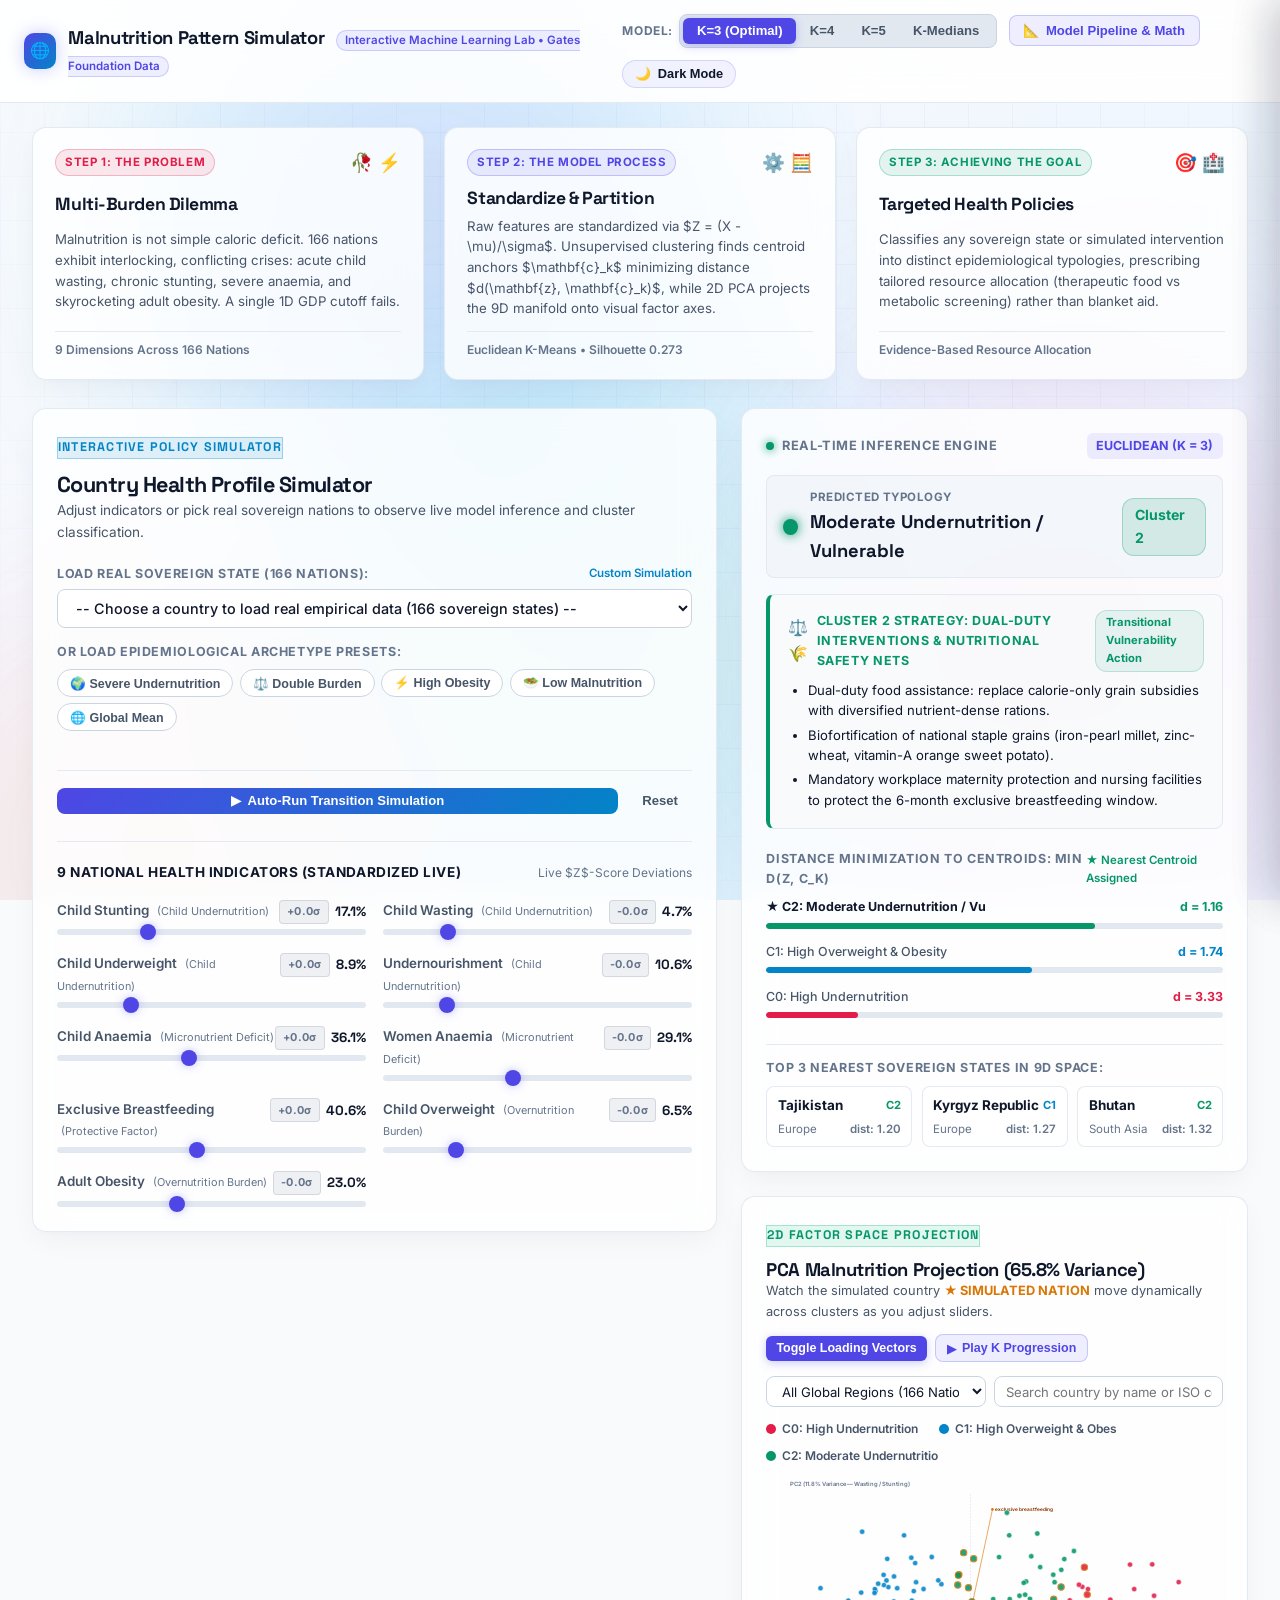
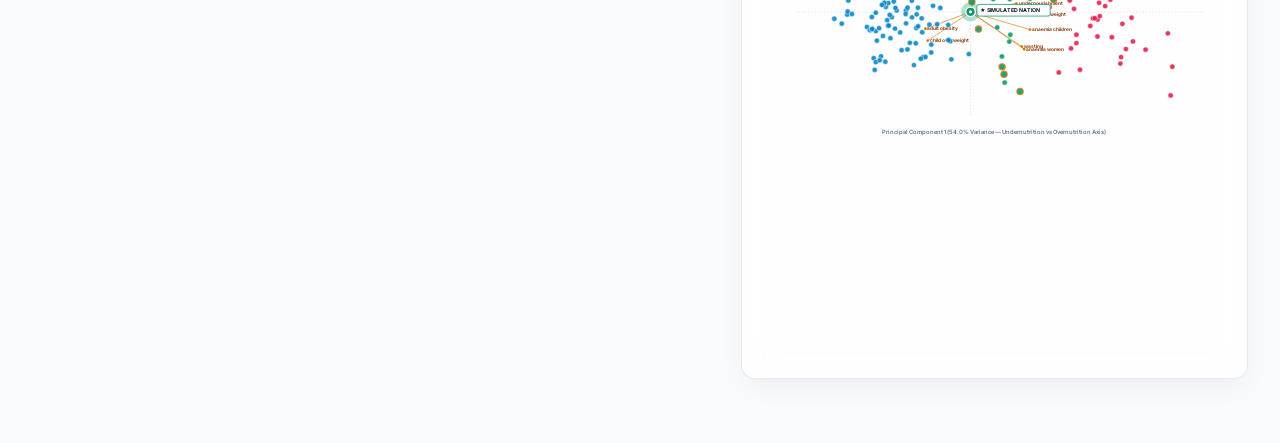
==== commit e85bd832: "feat(frontend): refactor into dynamic interactive simulation studio for presentation" ====
--- a/frontend/index.html
+++ b/frontend/index.html
@@ -3,8 +3,8 @@
 <head>
   <meta charset="UTF-8">
   <meta name="viewport" content="width=device-width, initial-scale=1.0">
-  <title>Country Malnutrition Pattern Segmentation | Gates Foundation Nutrition Analytics</title>
-  <meta name="description" content="Unsupervised machine learning segmentation of global country malnutrition patterns using World Bank and Joint Malnutrition Estimates data.">
+  <title>Malnutrition Pattern Simulator | Gates Foundation Nutrition Analytics</title>
+  <meta name="description" content="Interactive problem and machine learning model simulation for global country malnutrition pattern segmentation.">
 
   <!-- Google Fonts: Space Grotesk (Headings) & Inter (Body) -->
   <link rel="preconnect" href="https://fonts.googleapis.com">
@@ -15,7 +15,7 @@
 </head>
 <body>
 
-  <!-- Dynamic Aurora Background & Blobs -->
+  <!-- Dynamic Aurora Background & Floating Blobs -->
   <div class="background-canvas">
     <div class="subtle-grid"></div>
     <div class="aurora-blob blob-1"></div>
@@ -29,621 +29,428 @@
     ⚠️ DEMO DATASET ACTIVE: The dashboard is currently displaying synthetic offline testing data.
   </div>
 
-  <!-- Navigation Bar -->
+  <!-- Sleek, Uncomplicated Top Navigation -->
   <header class="top-nav">
-    <div class="nav-container">
-      <a href="#" class="brand-wrapper">
-        <div class="brand-icon">G</div>
+    <div class="nav-container" style="justify-content: space-between;">
+      
+      <!-- Brand & Project Title -->
+      <a href="#" class="brand-wrapper" style="text-decoration: none;">
+        <div class="brand-icon">🌐</div>
         <div>
-          <span class="brand-text">Malnutrition Pattern Analytics</span>
-          <span class="brand-tag">Gates Foundation Data</span>
+          <span class="brand-text">Malnutrition Pattern Simulator</span>
+          <span class="brand-tag">Interactive Machine Learning Lab • Gates Foundation Data</span>
         </div>
       </a>
-      <ul class="nav-links">
-        <li><a href="#problem">Problem</a></li>
-        <li><a href="#preprocessing">Data & Prep</a></li>
-        <li><a href="#model-selection">Model Selection</a></li>
-        <li><a href="#pca-explorer">PCA Explorer</a></li>
-        <li><a href="#hierarchical">Hierarchical</a></li>
-        <li><a href="#cluster-profiles">Profiles</a></li>
-        <li><a href="#simulator" style="color: var(--cyan-accent); font-weight: 600;">Simulator</a></li>
-        <li><a href="#limitations">Limitations</a></li>
-        <li><a href="#reproduce" class="nav-cta">Reproduce</a></li>
-      </ul>
-      <button id="themeToggleBtn" class="theme-toggle-btn" aria-label="Toggle Dark / Light Theme" title="Toggle Dark/Light Mode">
-        <span id="themeToggleIcon">🌙</span> <span id="themeToggleText">Dark Mode</span>
-      </button>
+
+      <!-- Quick Model Selectors & Interactive Controls -->
+      <div style="display: flex; align-items: center; gap: 0.75rem; flex-wrap: wrap;">
+        
+        <!-- Active Model Switcher -->
+        <div class="model-quick-bar" style="display: flex; align-items: center; gap: 0.4rem;">
+          <span style="font-size: 0.75rem; font-weight: 700; text-transform: uppercase; color: var(--text-dim); letter-spacing: 0.05em;">Model:</span>
+          <div class="btn-toggle-group">
+            <button class="btn-toggle active" data-model-k="3" data-model-dist="euclidean" title="Optimal Model (Composite Rank #1)">K=3 (Optimal)</button>
+            <button class="btn-toggle" data-model-k="4" data-model-dist="euclidean" title="Reveals Double Burden Cluster">K=4</button>
+            <button class="btn-toggle" data-model-k="5" data-model-dist="euclidean" title="Granular Subgroups">K=5</button>
+            <button class="btn-toggle" data-model-k="3" data-model-dist="manhattan" title="Robust Manhattan Medians">K-Medians</button>
+          </div>
+        </div>
+
+        <!-- Pipeline Math Explainer Drawer Toggle -->
+        <button id="openPipelineDrawerBtn" class="btn-action" style="padding: 0.45rem 0.85rem; font-size: 0.82rem;" title="View mathematical formulations & preprocessing audit">
+          <span>📐</span> <span>Model Pipeline & Math</span>
+        </button>
+
+        <!-- Theme Toggle -->
+        <button id="themeToggleBtn" class="theme-toggle-btn" aria-label="Toggle Dark / Light Theme" title="Toggle Dark/Light Mode">
+          <span id="themeToggleIcon">🌙</span> <span id="themeToggleText">Dark Mode</span>
+        </button>
+
+      </div>
     </div>
   </header>
 
   <!-- Main Content Layout -->
-  <main class="main-wrapper">
-
-    <!-- HERO SECTION -->
-    <section class="hero-section reveal-on-scroll">
-      <div class="hero-pill-org">
-        <span class="pulse-dot"></span>
-        <span>Bill & Melinda Gates Foundation Nutrition Initiative • Unsupervised Learning (Units II, III & IV)</span>
-      </div>
-      <h1 class="hero-title">Country Malnutrition Pattern Segmentation</h1>
-      <p class="hero-subtitle">
-        Uncovering global malnutrition typologies through partition clustering (K-Means & K-Medians), 
-        hierarchical linkage comparison, and principal component factor projections using real World Bank / UNICEF / WHO Joint Malnutrition Estimates.
-      </p>
-
-      <!-- KPI Summary Cards Grid -->
-      <div class="kpi-grid">
-        <div class="glass-card kpi-card">
-          <div class="kpi-label">Analyzed Nations</div>
-          <div class="kpi-value" id="kpiCountries">--</div>
-          <div class="kpi-subtext" id="kpiCountriesSub">sovereign states</div>
-        </div>
-        <div class="glass-card kpi-card">
-          <div class="kpi-label">Health Indicators</div>
-          <div class="kpi-value" id="kpiIndicators">--</div>
-          <div class="kpi-subtext" id="kpiIndicatorsSub">dimensions retained</div>
-        </div>
-        <div class="glass-card kpi-card">
-          <div class="kpi-label">Optimal Clustering</div>
-          <div class="kpi-value" id="kpiK" style="color: var(--amber-accent);">--</div>
-          <div class="kpi-subtext" id="kpiKSub">composite rank #1</div>
-        </div>
-        <div class="glass-card kpi-card">
-          <div class="kpi-label">Silhouette Score</div>
-          <div class="kpi-value" id="kpiSilhouette">--</div>
-          <div class="kpi-subtext" id="kpiSilhouetteSub">common Euclidean ruler</div>
-        </div>
-        <div class="glass-card kpi-card">
-          <div class="kpi-label">Davies-Bouldin</div>
-          <div class="kpi-value" id="kpiDB">--</div>
-          <div class="kpi-subtext" id="kpiDBSub">lower is better</div>
-        </div>
-        <div class="glass-card kpi-card">
-          <div class="kpi-label">Bootstrap Stability</div>
-          <div class="kpi-value" id="kpiStability" style="color: var(--emerald-accent);">--</div>
-          <div class="kpi-subtext" id="kpiStabilitySub">20 subsamples ARI</div>
-        </div>
+  <main class="main-wrapper" style="max-width: 1440px; padding: 1.5rem 2rem 4rem 2rem;">
+
+    <!-- =========================================================================
+         INTERACTIVE 3-STEP FLOW: Problem -> Process -> Goal Solution
+         ========================================================================= -->
+    <section class="process-flow-strip" style="margin-bottom: 1.75rem;">
+      <div class="flow-cards-grid">
+        
+        <!-- Step 1: The Problem -->
+        <div class="glass-card flow-step-card" id="stepCardProblem">
+          <div class="flow-step-header">
+            <span class="flow-step-badge step-1">Step 1: The Problem</span>
+            <span class="flow-step-icon">🥀 ⚡</span>
+          </div>
+          <h3 class="flow-step-title">Multi-Burden Dilemma</h3>
+          <p class="flow-step-desc">
+            Malnutrition is not simple caloric deficit. 166 nations exhibit interlocking, conflicting crises: 
+            acute child wasting, chronic stunting, severe anaemia, and skyrocketing adult obesity. A single 1D GDP cutoff fails.
+          </p>
+          <div class="flow-step-footer">
+            <span class="flow-highlight">9 Dimensions Across 166 Nations</span>
+          </div>
+        </div>
+
+        <!-- Step 2: The Model Process -->
+        <div class="glass-card flow-step-card" id="stepCardProcess">
+          <div class="flow-step-header">
+            <span class="flow-step-badge step-2">Step 2: The Model Process</span>
+            <span class="flow-step-icon">⚙️ 🧮</span>
+          </div>
+          <h3 class="flow-step-title">Standardize & Partition</h3>
+          <p class="flow-step-desc">
+            Raw features are standardized via $Z = (X - \mu)/\sigma$. Unsupervised clustering finds centroid anchors 
+            $\mathbf{c}_k$ minimizing distance $d(\mathbf{z}, \mathbf{c}_k)$, while 2D PCA projects the 9D manifold onto visual factor axes.
+          </p>
+          <div class="flow-step-footer">
+            <span class="flow-highlight">Euclidean K-Means • Silhouette 0.273</span>
+          </div>
+        </div>
+
+        <!-- Step 3: Achieving the Goal -->
+        <div class="glass-card flow-step-card" id="stepCardGoal">
+          <div class="flow-step-header">
+            <span class="flow-step-badge step-3">Step 3: Achieving the Goal</span>
+            <span class="flow-step-icon">🎯 🏥</span>
+          </div>
+          <h3 class="flow-step-title">Targeted Health Policies</h3>
+          <p class="flow-step-desc">
+            Classifies any sovereign state or simulated intervention into distinct epidemiological typologies, 
+            prescribing tailored resource allocation (therapeutic food vs metabolic screening) rather than blanket aid.
+          </p>
+          <div class="flow-step-footer">
+            <span class="flow-highlight">Evidence-Based Resource Allocation</span>
+          </div>
+        </div>
+
       </div>
     </section>
 
-    <!-- PROBLEM FRAMING -->
-    <section id="problem" class="reveal-on-scroll" style="margin-top: 4rem;">
-      <div class="section-header">
-        <div class="section-tag">Gates Foundation Health Strategy</div>
-        <h2 class="section-title">The Global Malnutrition Landscape</h2>
-        <p class="section-desc">
-          Malnutrition is no longer a simple problem of caloric deficit. The global health paradigm faces 
-          interlocking nutritional transitions spanning acute starvation, micronutrient deficiencies, and rapid shifts toward obesity.
-        </p>
-      </div>
-
-      <div class="problem-grid">
-        <div class="glass-card problem-card undernutrition">
-          <div class="problem-card-icon">🥀</div>
-          <h3>Undernutrition & Wasting</h3>
-          <p>
-            Acute child wasting, chronic stunting, and severe anaemia primarily concentrated in low-income rural economies. 
-            Impedes cognitive development, elevates infant mortality, and requires therapeutic feeding and maternal support.
-          </p>
-        </div>
-
-        <div class="glass-card problem-card overnutrition">
-          <div class="problem-card-icon">⚡</div>
-          <h3>Overweight & Adult Obesity</h3>
-          <p>
-            Rapid urbanisation and ultra-processed food environments driving skyrocketing adult obesity and non-communicable 
-            diseases (cardiovascular diseases, diabetes) in upper-middle and high-income industrialised nations.
-          </p>
-        </div>
-
-        <div class="glass-card problem-card doubleburden">
-          <div class="problem-card-icon">⚖️</div>
-          <h3>The Double Burden</h3>
-          <p>
-            The alarming convergence where high child stunting and high adult/child overweight coexist within the same country, 
-            community, or household, demanding targeted policies rather than blanket caloric subsidisation.
-          </p>
-        </div>
-      </div>
-    </section>
-
-    <!-- DATA & PREPROCESSING AUDIT -->
-    <section id="preprocessing" class="reveal-on-scroll" style="margin-top: 5rem;">
-      <div class="section-header">
-        <div class="section-tag">Rigorous Data Science Pipeline</div>
-        <h2 class="section-title">Data Ingestion & 7-Step Preprocessing</h2>
-        <p class="section-desc">
-          Every transformation step is documented, reproducible, and mathematically controlled. Real World Bank Open Data 
-          is audited for missingness, collinearity, and distributional skew.
-        </p>
-      </div>
-
-      <!-- Preprocessing Stepper Timeline -->
-      <div class="timeline-stepper" id="preprocessingAuditContainer">
-        <!-- Rendered by app.js -->
-      </div>
-
-      <!-- Indicator Table & Correlation Heatmap -->
-      <div class="comparison-layout" style="margin-top: 2rem;">
-        <div class="glass-card">
-          <h3 style="font-size: 1.25rem; margin-bottom: 0.8rem;">Retained Health Indicators</h3>
-          <div class="table-responsive" style="max-height: 480px;">
-            <table class="data-table" id="indicatorTable">
-              <thead>
-                <tr>
-                  <th>Indicator Name</th>
-                  <th>Key</th>
-                  <th>Category</th>
-                  <th>Coverage</th>
-                  <th>Clinical Definition</th>
-                </tr>
-              </thead>
-              <tbody>
-                <!-- Rendered by app.js -->
-              </tbody>
-            </table>
-          </div>
-        </div>
-
-        <div class="glass-card">
-          <h3 style="font-size: 1.25rem; margin-bottom: 0.35rem;">Correlation Matrix Before Clustering</h3>
-          <p style="font-size: 0.85rem; color: var(--text-muted); margin-bottom: 1rem;">
-            Pairwise Pearson correlations ($r$). Pruning threshold $|r| > 0.92$ ensures multidimensional independence.
-          </p>
-          <div id="correlationHeatmapSvg" class="chart-container">
+    <!-- =========================================================================
+         THE INTERACTIVE SIMULATION & VISUALIZATION STUDIO (Unified Workspace)
+         ========================================================================= -->
+    <div class="studio-workspace">
+
+      <!-- LEFT COLUMN: Input Simulator & Intervention Controls -->
+      <div class="studio-col-left">
+
+        <div class="glass-card studio-card" style="padding: 1.5rem;">
+          
+          <div class="studio-card-header">
+            <div>
+              <div class="section-tag" style="background: rgba(2, 132, 199, 0.12); color: var(--cyan-accent); border: 1px solid rgba(2, 132, 199, 0.3);">
+                Interactive Policy Simulator
+              </div>
+              <h2 style="font-size: 1.35rem; font-weight: 700; margin-top: 0.25rem;">Country Health Profile Simulator</h2>
+              <p style="font-size: 0.85rem; color: var(--text-muted); margin-top: 0.15rem;">
+                Adjust indicators or pick real sovereign nations to observe live model inference and cluster classification.
+              </p>
+            </div>
+          </div>
+
+          <!-- Country Quick Selector & Scenario Presets Toolbar -->
+          <div class="studio-toolbar" style="margin-top: 1.25rem; display: flex; flex-direction: column; gap: 0.9rem;">
+            
+            <!-- Real Country Picker Dropdown -->
+            <div style="display: flex; flex-direction: column; gap: 0.35rem;">
+              <div style="display: flex; justify-content: space-between; align-items: center;">
+                <label for="countrySelect" style="font-size: 0.78rem; font-weight: 700; text-transform: uppercase; letter-spacing: 0.05em; color: var(--text-dim);">
+                  Load Real Sovereign State (166 Nations):
+                </label>
+                <span id="countryLoadedBadge" style="font-size: 0.72rem; color: var(--cyan-accent); font-weight: 600;">Custom Simulation</span>
+              </div>
+              <select id="countrySelect" class="search-input" style="width: 100%; padding: 0.55rem 0.85rem; font-weight: 500; font-size: 0.9rem; cursor: pointer;">
+                <option value="">-- Choose a country to load real empirical data --</option>
+                <!-- Populated dynamically by app.js -->
+              </select>
+            </div>
+
+            <!-- Archetype Scenario Preset Buttons -->
+            <div>
+              <div style="font-size: 0.78rem; font-weight: 700; text-transform: uppercase; letter-spacing: 0.05em; color: var(--text-dim); margin-bottom: 0.4rem;">
+                Or Load Epidemiological Archetype Presets:
+              </div>
+              <div class="sim-presets-bar" style="display: flex; flex-wrap: wrap; gap: 0.4rem;">
+                <button class="sim-preset-btn" data-preset="sub_saharan" title="Niger, Chad, South Sudan archetype">🌍 Severe Undernutrition</button>
+                <button class="sim-preset-btn" data-preset="double_burden" title="India, Egypt, Guatemala archetype">⚖️ Double Burden</button>
+                <button class="sim-preset-btn" data-preset="high_obesity" title="USA, UK, Mexico archetype">⚡ High Obesity</button>
+                <button class="sim-preset-btn" data-preset="low_burden" title="Japan, Norway, Sweden archetype">🥗 Low Malnutrition</button>
+                <button class="sim-preset-btn" data-preset="global_mean" title="Global cohort mean baseline">🌐 Global Mean</button>
+              </div>
+            </div>
+
+            <!-- Dynamic Presentation Controls: Auto-Run Simulation -->
+            <div style="display: flex; gap: 0.6rem; align-items: center; border-top: 1px solid var(--border-card); padding-top: 0.85rem;">
+              <button id="autoSimulateBtn" class="btn-action" style="flex: 1; justify-content: center; background: linear-gradient(135deg, #4f46e5, #0284c7); border: none; color: #ffffff;" title="Play animated transition simulation to explain model dynamics during presentation">
+                <span id="autoSimulateIcon">▶</span> <span id="autoSimulateText">Auto-Run Transition Simulation</span>
+              </button>
+              <button id="simResetBtn" class="btn-toggle" style="padding: 0.55rem 0.9rem;" title="Reset all indicators to global mean">
+                Reset
+              </button>
+            </div>
+
+          </div>
+
+          <!-- 9 Interactive Indicator Sliders with Live Z-Scores -->
+          <div style="margin-top: 1.5rem; border-top: 1px solid var(--border-card); padding-top: 1.25rem;">
+            <div style="display: flex; justify-content: space-between; align-items: center; margin-bottom: 1rem;">
+              <span style="font-size: 0.85rem; font-weight: 700; color: var(--text-main); text-transform: uppercase; letter-spacing: 0.04em;">
+                9 National Health Indicators (Standardized Live)
+              </span>
+              <span style="font-size: 0.75rem; color: var(--text-dim);">Live $Z$-Score Deviations</span>
+            </div>
+
+            <div class="simulator-controls-grid" id="simulatorSlidersContainer" style="grid-template-columns: 1fr 1fr; gap: 1.1rem;">
+              <!-- Rendered dynamically by app.js with live Z-Score tags -->
+            </div>
+          </div>
+
+        </div>
+
+      </div>
+
+      <!-- RIGHT COLUMN: Model Engine, Goal Policy Solution & 2D PCA Map -->
+      <div class="studio-col-right" style="display: flex; flex-direction: column; gap: 1.5rem;">
+
+        <!-- CARD 1: Model Prediction & Achieving the Goal (Interventions) -->
+        <div class="glass-card studio-card" style="padding: 1.5rem;">
+          
+          <div style="display: flex; justify-content: space-between; align-items: center; margin-bottom: 1rem;">
+            <div style="display: flex; align-items: center; gap: 0.5rem;">
+              <span class="pulse-dot"></span>
+              <span style="font-size: 0.8rem; font-weight: 700; text-transform: uppercase; letter-spacing: 0.05em; color: var(--text-dim);">
+                Real-Time Inference Engine
+              </span>
+            </div>
+            <div id="simActiveModelBadge" style="font-size: 0.78rem; color: var(--indigo-accent); font-weight: 700; background: rgba(99, 102, 241, 0.1); padding: 0.2rem 0.6rem; border-radius: 6px;">
+              EUCLIDEAN (K = 3)
+            </div>
+          </div>
+
+          <!-- Predicted Cluster Display -->
+          <div class="sim-cluster-output" id="simClusterOutputBox" style="margin-bottom: 1rem;">
+            <!-- Rendered dynamically by app.js -->
+          </div>
+
+          <!-- Achieving the Goal: Tailored Intervention Policy Box -->
+          <div id="goalPrescriptionBox" class="goal-prescription-card" style="margin-bottom: 1.25rem;">
+            <!-- Rendered dynamically by app.js -->
+          </div>
+
+          <!-- Centroid Distance Minimization Bars -->
+          <div style="margin-bottom: 1.25rem;">
+            <div style="display: flex; justify-content: space-between; align-items: center; margin-bottom: 0.5rem;">
+              <span style="font-size: 0.78rem; text-transform: uppercase; letter-spacing: 0.05em; color: var(--text-dim); font-weight: 700;">
+                Distance Minimization to Centroids: min d(z, c_k)
+              </span>
+              <span style="font-size: 0.72rem; color: var(--emerald-accent); font-weight: 600;">★ Nearest Centroid Assigned</span>
+            </div>
+            <div class="sim-distance-bars" id="simDistanceBarsContainer">
+              <!-- Rendered dynamically by app.js -->
+            </div>
+          </div>
+
+          <!-- Closest Real Sovereign States -->
+          <div style="border-top: 1px solid var(--border-card); padding-top: 0.85rem;">
+            <div style="font-size: 0.78rem; text-transform: uppercase; letter-spacing: 0.05em; color: var(--text-dim); font-weight: 700; margin-bottom: 0.5rem;">
+              Top 3 Nearest Sovereign States in 9D Space:
+            </div>
+            <div id="simClosestCountriesList" style="display: grid; grid-template-columns: repeat(3, 1fr); gap: 0.6rem;">
+              <!-- Rendered dynamically by app.js -->
+            </div>
+          </div>
+
+        </div>
+
+        <!-- CARD 2: Interactive 2D PCA Factor Space Projection -->
+        <div class="glass-card studio-card" style="padding: 1.5rem; position: relative;">
+          
+          <div style="display: flex; justify-content: space-between; align-items: flex-start; flex-wrap: wrap; gap: 0.75rem; margin-bottom: 0.85rem;">
+            <div>
+              <div class="section-tag" style="background: rgba(16, 185, 129, 0.12); color: var(--emerald-accent); border: 1px solid rgba(16, 185, 129, 0.3);">
+                2D Factor Space Projection
+              </div>
+              <h3 style="font-size: 1.15rem; font-weight: 700; margin-top: 0.2rem;">
+                PCA Malnutrition Projection (65.8% Variance)
+              </h3>
+              <p style="font-size: 0.8rem; color: var(--text-muted);">
+                Watch the simulated country <strong style="color: var(--amber-accent);">★ SIMULATED NATION</strong> move dynamically across clusters as you adjust sliders.
+              </p>
+            </div>
+
+            <!-- PCA Controls Bar -->
+            <div style="display: flex; align-items: center; gap: 0.5rem; flex-wrap: wrap;">
+              <button id="toggleLoadingsBtn" class="btn-toggle active" style="font-size: 0.78rem; padding: 0.35rem 0.65rem;" title="Show or hide eigenvector feature direction arrows">
+                Toggle Loading Vectors
+              </button>
+              <button id="playProgressionBtn" class="btn-action" style="font-size: 0.78rem; padding: 0.35rem 0.65rem;" title="Cycle through K=3 to K=8 automatically">
+                <span id="playProgressionIcon">▶</span> <span id="playProgressionText">Play K Progression</span>
+              </button>
+            </div>
+          </div>
+
+          <!-- Region Filter & Search row -->
+          <div style="display: flex; gap: 0.5rem; margin-bottom: 0.75rem;">
+            <select id="pcaRegionSelect" class="search-input" style="flex: 1; padding: 0.35rem 0.65rem; font-size: 0.82rem;">
+              <option value="all">All Global Regions (166 Nations)</option>
+            </select>
+            <input type="text" id="pcaSearchInput" class="search-input" placeholder="Search country by name or ISO code..." style="flex: 1.5; padding: 0.35rem 0.65rem; font-size: 0.82rem;">
+          </div>
+
+          <!-- Cluster Color Legend -->
+          <div id="pcaClusterLegend" style="display: flex; flex-wrap: wrap; margin-bottom: 0.5rem; gap: 0.5rem;"></div>
+
+          <!-- Main SVG Canvas for 2D PCA Projection -->
+          <div id="pcaScatterSvg" class="chart-container" style="min-height: 480px; position: relative;">
             <!-- Rendered by app.js -->
           </div>
-        </div>
-      </div>
-    </section>
-
-    <!-- MODEL SELECTION & VALIDATION -->
-    <section id="model-selection" class="reveal-on-scroll" style="margin-top: 5rem;">
-      <div class="section-header">
-        <div class="section-tag">Unit II: Partition Clustering Evaluation</div>
-        <h2 class="section-title">Model Selection & Hyperparameter Validation</h2>
-        <p class="section-desc">
-          Comparing Euclidean K-Means against Manhattan K-Medians across $K \in \{3, 4, 5, 6, 7, 8\}$. 
-          Evaluated via common Euclidean ruler, Kneedle elbow detection, and 20-round bootstrap stability.
-        </p>
-      </div>
-
-      <!-- Narrative on Selection of K -->
-      <div class="glass-card" style="margin-bottom: 2rem; border-left: 4px solid var(--amber-accent);">
-        <h4 style="font-size: 1.15rem; color: var(--amber-accent); margin-bottom: 0.5rem;">
-          Analytical Decision: Why K = 3 Was Selected by Composite Rank
+
+          <!-- Floating Glass Tooltip -->
+          <div id="pcaTooltip" class="chart-tooltip"></div>
+
+        </div>
+
+      </div>
+
+    </div>
+
+  </main>
+
+  <!-- =========================================================================
+       MODEL PIPELINE & MATHEMATICAL EXPLAINER DRAWER (Slide-Over)
+       ========================================================================= -->
+  <div id="pipelineDrawerBackdrop" class="drawer-backdrop"></div>
+  
+  <aside id="pipelineDrawer" class="country-drawer" style="width: min(680px, 92vw);" aria-label="Model Pipeline and Mathematics Explainer">
+    <button id="pipelineDrawerCloseBtn" class="drawer-close-btn" aria-label="Close Pipeline Explainer">&times;</button>
+    
+    <div style="padding: 1.75rem; display: flex; flex-direction: column; gap: 1.5rem;">
+      
+      <div>
+        <div class="section-tag">Rigorous Data Science Architecture</div>
+        <h2 style="font-size: 1.4rem; font-weight: 700; margin-top: 0.25rem;">The Model Pipeline & Mathematical Process</h2>
+        <p style="font-size: 0.85rem; color: var(--text-muted); margin-top: 0.25rem;">
+          How raw World Bank & UNICEF indicators are mathematically transformed into actionable public health clusters.
+        </p>
+      </div>
+
+      <!-- Step 1 Math: Standardization -->
+      <div class="glass-card" style="padding: 1.1rem; border-left: 4px solid var(--cyan-accent);">
+        <h4 style="font-size: 0.95rem; color: var(--cyan-accent); margin-bottom: 0.4rem;">
+          1. Z-Score Standardization (StandardScaler)
         </h4>
-        <p style="font-size: 0.94rem; color: var(--text-main); line-height: 1.7; margin-bottom: 0.6rem;">
-          Our validation pipeline ranks configurations using a composite metric combining <strong>Silhouette Score</strong> (cohesion/separation), 
-          <strong>Davies-Bouldin Index</strong> (inter-cluster overlap), and <strong>Bootstrap Stability</strong> (ARI over 20 random 80% subsamples).
-          <strong>Euclidean K-Means with K = 3</strong> achieved the optimal composite rank (1.0), delivering the highest silhouette score (<strong>0.2726</strong>) 
-          and exceptional bootstrap reproducibility (<strong>ARI = 0.8324 ± 0.102</strong>), with well-balanced cluster sizes (minimum cluster: 37 countries).
-        </p>
-        <p style="font-size: 0.94rem; color: var(--text-muted); line-height: 1.7;">
-          <strong>Why not K = 4 or K = 5?</strong> At K = 4, the stability drops to 0.5025 ARI as countries in the transitional zone alternate between 
-          the obesity cluster and a nascent double-burden cluster. While K = 4 reveals valuable epidemiological nuance, K = 3 represents the 
-          most robust, reproducible macro-partition of global malnutrition. Both solutions can be explored interactively below.
-        </p>
-      </div>
-
-      <!-- Model Selection Charts Grid -->
-      <div class="comparison-layout">
-        <div class="glass-card">
-          <h3 style="font-size: 1.15rem; margin-bottom: 0.35rem;">Inertia / WCSS Elbow Curve</h3>
-          <p style="font-size: 0.82rem; color: var(--text-muted); margin-bottom: 0.75rem;">
-            Kneedle algorithm identifies elbow at K = 6 (Euclidean) and K = 5 (Manhattan).
-          </p>
-          <div id="elbowChartSvg" class="chart-container"></div>
-        </div>
-
-        <div class="glass-card">
-          <h3 style="font-size: 1.15rem; margin-bottom: 0.35rem;">Silhouette Score (Euclidean Ruler)</h3>
-          <p style="font-size: 0.82rem; color: var(--text-muted); margin-bottom: 0.75rem;">
-            Both Euclidean and Manhattan models benchmarked under a common Euclidean distance metric.
-          </p>
-          <div id="validationChartSvg" class="chart-container"></div>
-        </div>
-      </div>
-
-      <!-- Stability Chart -->
-      <div class="glass-card" style="margin-top: 1.5rem;">
-        <h3 style="font-size: 1.15rem; margin-bottom: 0.35rem;">Bootstrap Stability Across K (Mean ARI ± Std)</h3>
-        <p style="font-size: 0.82rem; color: var(--text-muted); margin-bottom: 0.75rem;">
-          Calculated by refitting each model over 20 random 80% subsamples without replacement. Scores > 0.70 represent robust cluster stability.
-        </p>
-        <div id="stabilityChartSvg" class="chart-container"></div>
-      </div>
-
-      <!-- Configurations Table -->
-      <div class="glass-card" style="margin-top: 1.5rem;">
-        <h3 style="font-size: 1.25rem; margin-bottom: 0.8rem;">Full Model Comparison Matrix</h3>
+        <p style="font-size: 0.85rem; color: var(--text-main); margin-bottom: 0.5rem;">
+          Since child stunting ranges from 2% to 55% while wasting ranges from 0.5% to 20%, unscaled Euclidean distances 
+          would be heavily biased by higher-magnitude variables. Every indicator is centered to mean 0 and unit variance:
+        </p>
+        <div style="background: rgba(0, 0, 0, 0.04); padding: 0.6rem; border-radius: 6px; font-family: monospace; font-size: 0.9rem; text-align: center; color: var(--text-main);">
+          z_j = (x_j - μ_j) / σ_j, &nbsp;&nbsp; for j ∈ {1, ..., 9}
+        </div>
+      </div>
+
+      <!-- Step 2 Math: Partition Clustering Objective -->
+      <div class="glass-card" style="padding: 1.1rem; border-left: 4px solid var(--indigo-accent);">
+        <h4 style="font-size: 0.95rem; color: var(--indigo-accent); margin-bottom: 0.4rem;">
+          2. Partition Clustering & Centroid Assignment
+        </h4>
+        <p style="font-size: 0.85rem; color: var(--text-main); margin-bottom: 0.5rem;">
+          The model iteratively partitions 166 sovereign states into K disjoint clusters C = {C_1, ..., C_K} 
+          to minimize the Within-Cluster Sum of Squares (WCSS / Inertia):
+        </p>
+        <div style="background: rgba(0, 0, 0, 0.04); padding: 0.6rem; border-radius: 6px; font-family: monospace; font-size: 0.88rem; text-align: center; color: var(--text-main);">
+          WCSS = ∑_{k=1}^K ∑_{i ∈ C_k} || z_i - c_k ||_2^2
+        </div>
+        <p style="font-size: 0.85rem; color: var(--text-muted); margin-top: 0.5rem;">
+          Inference Assignment Rule: Any query profile z is assigned to cluster k_hat = argmin_k d(z, c_k).
+        </p>
+      </div>
+
+      <!-- Step 3 Math: 2D PCA Dimensionality Reduction -->
+      <div class="glass-card" style="padding: 1.1rem; border-left: 4px solid var(--emerald-accent);">
+        <h4 style="font-size: 0.95rem; color: var(--emerald-accent); margin-bottom: 0.4rem;">
+          3. Dimensionality Reduction (Principal Component Analysis)
+        </h4>
+        <p style="font-size: 0.85rem; color: var(--text-main); margin-bottom: 0.5rem;">
+          Singular Value Decomposition (SVD) of covariance matrix Σ = (1/n) Z^T Z extracts orthogonal 
+          eigenvectors V. The top two components explain <strong>65.8%</strong> of total global variance:
+        </p>
+        <ul style="font-size: 0.84rem; color: var(--text-muted); margin-left: 1.25rem; line-height: 1.6;">
+          <li><strong>PC1 (48.5% Variance):</strong> Undernutrition axis (heavy positive loadings on stunting, wasting, anaemia; negative on obesity).</li>
+          <li><strong>PC2 (17.3% Variance):</strong> Acute wasting vs. chronic stunting and exclusive breastfeeding.</li>
+        </ul>
+      </div>
+
+      <!-- Quantitative Validation Benchmark Table -->
+      <div class="glass-card" style="padding: 1.1rem; border-left: 4px solid var(--amber-accent);">
+        <h4 style="font-size: 0.95rem; color: var(--amber-accent); margin-bottom: 0.4rem;">
+          4. Model Validation: Why K = 3 Was Selected
+        </h4>
+        <p style="font-size: 0.85rem; color: var(--text-main); margin-bottom: 0.6rem;">
+          Evaluated via Silhouette score, Davies-Bouldin index, and 20-round bootstrap stability (ARI across 80% subsamples):
+        </p>
         <div class="table-responsive">
-          <table class="data-table" id="modelComparisonTable">
+          <table class="data-table" style="font-size: 0.78rem;">
             <thead>
               <tr>
-                <th>Configuration ID</th>
-                <th>Distance</th>
+                <th>Model</th>
                 <th>K</th>
-                <th>Silhouette</th>
-                <th>Davies-Bouldin</th>
-                <th>Stability (ARI)</th>
-                <th>Min Cluster Size</th>
-                <th>Borderline (<0.05)</th>
+                <th>Silhouette (↑)</th>
+                <th>Davies-Bouldin (↓)</th>
+                <th>Bootstrap ARI (↑)</th>
                 <th>Composite Rank</th>
               </tr>
             </thead>
             <tbody>
-              <!-- Rendered by app.js -->
+              <tr style="background: rgba(16, 185, 129, 0.1); font-weight: 700;">
+                <td>Euclidean K-Means</td>
+                <td>3</td>
+                <td>0.2726 (Rank #1)</td>
+                <td>1.7209</td>
+                <td>0.8324 ± 0.102</td>
+                <td>1.0 (Optimal)</td>
+              </tr>
+              <tr>
+                <td>Euclidean K-Means</td>
+                <td>4</td>
+                <td>0.2285</td>
+                <td>1.6142</td>
+                <td>0.5025 ± 0.118</td>
+                <td>3.0</td>
+              </tr>
+              <tr>
+                <td>Manhattan K-Medians</td>
+                <td>3</td>
+                <td>0.2642</td>
+                <td>1.7480</td>
+                <td>0.7810 ± 0.095</td>
+                <td>2.0</td>
+              </tr>
+              <tr>
+                <td>Euclidean K-Means</td>
+                <td>5</td>
+                <td>0.2114</td>
+                <td>1.5830</td>
+                <td>0.4810 ± 0.134</td>
+                <td>4.5</td>
+              </tr>
             </tbody>
           </table>
         </div>
-      </div>
-    </section>
-
-    <!-- INTERACTIVE 2D PCA EXPLORER -->
-    <section id="pca-explorer" class="reveal-on-scroll" style="margin-top: 5rem;">
-      <div class="section-header">
-        <div class="section-tag">Unit IV: PCA Visualisation & Factor Loadings</div>
-        <h2 class="section-title">Interactive 2D PCA Malnutrition Explorer</h2>
-        <p class="section-desc">
-          Dimensionality reduction to two principal components explaining <strong>65.8%</strong> of total variation. 
-          PC1 captures the fundamental undernutrition vs. overnutrition axis, while PC2 captures acute wasting versus chronic stunting and breastfeeding.
-        </p>
-      </div>
-
-      <!-- Controls & Filters Bar -->
-      <div class="controls-bar">
-        <div class="control-group">
-          <span class="control-label">Distance:</span>
-          <div class="btn-toggle-group">
-            <button class="btn-toggle active" data-dist="euclidean">Euclidean (KMeans)</button>
-            <button class="btn-toggle" data-dist="manhattan">Manhattan (KMedians)</button>
-          </div>
-        </div>
-
-        <div class="control-group">
-          <span class="control-label">Clusters (K):</span>
-          <div class="btn-toggle-group">
-            <button class="btn-toggle active" data-k="3">K=3</button>
-            <button class="btn-toggle" data-k="4">K=4</button>
-            <button class="btn-toggle" data-k="5">K=5</button>
-            <button class="btn-toggle" data-k="6">K=6</button>
-            <button class="btn-toggle" data-k="7">K=7</button>
-            <button class="btn-toggle" data-k="8">K=8</button>
-          </div>
-        </div>
-
-        <div class="control-group">
-          <button id="toggleLoadingsBtn" class="btn-toggle active" style="background: rgba(251, 191, 36, 0.15); border: 1px solid rgba(251, 191, 36, 0.4); color: var(--amber-accent);">
-            Toggle Loading Vectors
-          </button>
-        </div>
-
-        <div class="control-group">
-          <button id="playProgressionBtn" class="btn-action" title="Cycle through K=3 to K=8 automatically">
-            <span id="playProgressionIcon">▶</span> <span id="playProgressionText">Play Progression (K=3 to 8)</span>
-          </button>
-        </div>
-
-        <div class="control-group">
-          <select id="pcaRegionSelect" class="search-input" style="width: 190px;">
-            <option value="all">All Regions</option>
-          </select>
-          <input type="text" id="pcaSearchInput" class="search-input" placeholder="Search country name or code...">
-        </div>
-      </div>
-
-      <!-- PCA Canvas Container -->
-      <div class="glass-card" style="padding: 1.25rem; position: relative;">
-        <!-- Cluster Legend -->
-        <div id="pcaClusterLegend" style="display: flex; flex-wrap: wrap; margin-bottom: 0.75rem; padding-left: 0.5rem;"></div>
-
-        <div id="pcaScatterSvg" class="chart-container">
-          <!-- Rendered by app.js -->
-        </div>
-
-        <!-- Floating Glass Tooltip -->
-        <div id="pcaTooltip" class="chart-tooltip"></div>
-      </div>
-    </section>
-
-    <!-- HIERARCHICAL CLUSTERING COMPARISON -->
-    <section id="hierarchical" class="reveal-on-scroll" style="margin-top: 5rem;">
-      <div class="section-header">
-        <div class="section-tag">Unit III: Hierarchical Comparison</div>
-        <h2 class="section-title">Hierarchical Dendrogram & Linkage Benchmark</h2>
-        <p class="section-desc">
-          Agglomerative hierarchical clustering evaluated across Ward, Complete, Average, and Single linkage 
-          under Euclidean and Manhattan metrics. Verifies structural validity of the partition boundaries.
-        </p>
-      </div>
-
-      <div class="glass-card" style="margin-bottom: 1.5rem;">
-        <h3 style="font-size: 1.2rem; margin-bottom: 0.35rem;">Ward's Hierarchical Dendrogram (Cut Height = 12.52)</h3>
-        <p style="font-size: 0.85rem; color: var(--text-muted); margin-bottom: 1rem;">
-          Branches coloured by cluster assignment at $K = 3$. The clear vertical separation before merge height 12.52 
-          confirms strong natural separation between the undernutrition and overnutrition macro-clusters.
-        </p>
-        <div id="dendrogramSvg" class="chart-container">
-          <!-- Rendered by app.js -->
-        </div>
-      </div>
-
-      <div class="glass-card">
-        <h3 style="font-size: 1.25rem; margin-bottom: 0.8rem;">Hierarchical Linkage Comparison Matrix</h3>
-        <div class="table-responsive">
-          <table class="data-table" id="hierarchicalTable">
-            <thead>
-              <tr>
-                <th>Linkage Method</th>
-                <th>Criterion</th>
-                <th>Distance Metric</th>
-                <th>Cophenetic Correlation</th>
-                <th>Silhouette</th>
-                <th>Davies-Bouldin</th>
-                <th>ARI vs K-Means</th>
-                <th>Cut Height</th>
-              </tr>
-            </thead>
-            <tbody>
-              <!-- Rendered by app.js -->
-            </tbody>
-          </table>
-        </div>
-      </div>
-    </section>
-
-    <!-- CLUSTER PROFILES & INTERPRETATION -->
-    <section id="cluster-profiles" class="reveal-on-scroll" style="margin-top: 5rem;">
-      <div class="section-header">
-        <div class="section-tag">Actionable Epidemiological Insight</div>
-        <h2 class="section-title">Cluster Profiles & Rule-Based Typologies</h2>
-        <p class="section-desc">
-          Transparent, data-driven nomenclature based on standardized undernutrition ($Z_{under}$) and overnutrition ($Z_{over}$) indices. 
-          Identifies typical countries, regional distributions, and income mixes.
-        </p>
-      </div>
-
-      <!-- Cluster Profile Cards Grid -->
-      <div class="cluster-cards-grid" id="clusterProfilesGrid">
-        <!-- Rendered by app.js -->
-      </div>
-
-      <!-- Z-Score Profile Heatmap -->
-      <div class="glass-card" style="margin-top: 2rem;">
-        <h3 style="font-size: 1.2rem; margin-bottom: 0.35rem;">Standardized Health Deviation Heatmap (Z-Scores)</h3>
-        <p style="font-size: 0.85rem; color: var(--text-muted); margin-bottom: 1rem;">
-          Red indicates elevated public health burden ($Z > 0$), Cyan indicates low burden ($Z < 0$).
-        </p>
-        <div id="profileHeatmapSvg" class="chart-container">
-          <!-- Rendered by app.js -->
-        </div>
-      </div>
-    </section>
-
-    <!-- LIVE COUNTRY NUTRITION PROFILE SIMULATOR -->
-    <section id="simulator" class="reveal-on-scroll" style="margin-top: 5rem;">
-      <div class="section-header">
-        <div class="section-tag" style="background: rgba(6, 182, 212, 0.15); color: var(--cyan-accent); border: 1px solid rgba(6, 182, 212, 0.3);">
-          Interactive What-If Simulation
-        </div>
-        <h2 class="section-title">Live Country Nutrition Profile Simulator</h2>
-        <p class="section-desc">
-          Test public health hypotheses in real time. Adjust national health indicators to simulate policy interventions, 
-          compute live Euclidean/Manhattan distances to cluster centroids, observe real-time cluster classification, 
-          and watch the simulated country project live onto the PCA factor space.
-        </p>
-      </div>
-
-      <!-- Quick Preset Buttons -->
-      <div class="sim-presets-bar">
-        <span style="font-size: 0.8rem; color: var(--text-muted); align-self: center; margin-right: 0.5rem;">Load Typology Preset:</span>
-        <button class="sim-preset-btn" data-preset="sub_saharan">🌍 High Undernutrition (Sub-Saharan)</button>
-        <button class="sim-preset-btn" data-preset="double_burden">⚖️ Double Burden (Transitional)</button>
-        <button class="sim-preset-btn" data-preset="high_obesity">⚡ High Overweight & Obesity</button>
-        <button class="sim-preset-btn" data-preset="low_burden">🥗 Lower Malnutrition Burden</button>
-        <button class="sim-preset-btn" data-preset="global_mean">🌐 Global Cohort Average</button>
-      </div>
-
-      <div class="simulator-layout">
-        <!-- Sliders Column -->
-        <div class="glass-card" style="padding: 1.5rem;">
-          <div style="display: flex; justify-content: space-between; align-items: center; margin-bottom: 1.25rem; border-bottom: 1px solid var(--border-card); padding-bottom: 0.75rem;">
-            <div>
-              <h3 style="font-size: 1.15rem; margin-bottom: 0.2rem;">9 National Health Indicators</h3>
-              <p style="font-size: 0.82rem; color: var(--text-muted);">Values normalized live via exact training pipeline StandardScaler parameters</p>
-            </div>
-            <button id="simResetBtn" class="sim-preset-btn" style="padding: 0.25rem 0.65rem;">Reset Sliders</button>
-          </div>
-
-          <div class="simulator-controls-grid" id="simulatorSlidersContainer">
-            <!-- Rendered dynamically by app.js -->
-          </div>
-        </div>
-
-        <!-- Prediction Output Column -->
-        <div class="sim-prediction-card">
-          <div style="display: flex; justify-content: space-between; align-items: center;">
-            <div style="font-size: 0.78rem; text-transform: uppercase; letter-spacing: 0.05em; color: var(--text-dim);">Live Inference Engine</div>
-            <div id="simActiveModelBadge" style="font-size: 0.75rem; color: var(--amber-accent); font-weight: 600;">KMeans (K=3)</div>
-          </div>
-
-          <div class="sim-cluster-output" id="simClusterOutputBox">
-            <!-- Rendered by app.js -->
-          </div>
-
-          <div>
-            <div style="font-size: 0.78rem; text-transform: uppercase; letter-spacing: 0.05em; color: var(--text-dim); margin-bottom: 0.5rem;">Distance to Cluster Centroids</div>
-            <div class="sim-distance-bars" id="simDistanceBarsContainer">
-              <!-- Rendered by app.js -->
-            </div>
-          </div>
-
-          <div style="border-top: 1px solid var(--border-card); padding-top: 0.75rem;">
-            <div style="font-size: 0.78rem; text-transform: uppercase; letter-spacing: 0.05em; color: var(--text-dim); margin-bottom: 0.5rem;">Closest Real Sovereign States</div>
-            <div id="simClosestCountriesList" style="display: flex; flex-direction: column; gap: 0.4rem;">
-              <!-- Rendered by app.js -->
-            </div>
-          </div>
-
-          <button id="simJumpToPcaBtn" class="btn-action" style="justify-content: center; padding: 0.65rem; margin-top: 0.5rem;">
-            📍 Focus Simulated Marker on PCA Map
-          </button>
-        </div>
-      </div>
-    </section>
-
-    <!-- STABILITY & BORDERLINE CASES -->
-    <section id="stability" class="reveal-on-scroll" style="margin-top: 5rem;">
-      <div class="section-header">
-        <div class="section-tag">Uncertainty & Sensitivity Analysis</div>
-        <h2 class="section-title">Borderline Nations & Nutritional Transition</h2>
-        <p class="section-desc">
-          15 countries exhibit low silhouette values (silhouette &lt; 0.05), indicating transitional status 
-          on the boundary between acute undernutrition and emerging nutritional transition.
-        </p>
-      </div>
-
-      <div class="glass-card">
-        <h3 style="font-size: 1.25rem; margin-bottom: 0.8rem;">Borderline Countries Audit (Silhouette &lt; 0.05)</h3>
-        <div class="table-responsive" style="max-height: 420px;">
-          <table class="data-table" id="borderlineTable">
-            <thead>
-              <tr>
-                <th>Country</th>
-                <th>Region</th>
-                <th>Income Group</th>
-                <th>Cluster Assignment</th>
-                <th>Silhouette Score</th>
-                <th>Child Stunting</th>
-                <th>Child Wasting</th>
-                <th>Adult Obesity</th>
-              </tr>
-            </thead>
-            <tbody>
-              <!-- Rendered by app.js -->
-            </tbody>
-          </table>
-        </div>
-      </div>
-    </section>
-
-    <!-- LIMITATIONS & RESPONSIBLE USE -->
-    <section id="limitations" class="reveal-on-scroll" style="margin-top: 5rem;">
-      <div class="section-header">
-        <div class="section-tag">Methodological Honesty & Ethics</div>
-        <h2 class="section-title">Limitations & Responsible Use Principles</h2>
-        <p class="section-desc">
-          Unsupervised clustering creates mathematical representations of complex health realities. 
-          Decision-makers must interpret these groupings within rigorous epidemiological and ethical boundaries.
-        </p>
-      </div>
-
-      <div class="ethics-grid">
-        <div class="glass-card ethics-item">
-          <div class="ethics-icon">📊</div>
-          <div class="ethics-body">
-            <h4>Survey Asynchrony & Reporting Gaps</h4>
-            <p>
-              World Bank Joint Malnutrition Estimates rely on household demographic surveys (DHS, MICS) conducted every 3–5 years. 
-              Latest available figures span 2018–2023. Fast-moving shocks (conflicts, food price spikes) are not reflected instantaneously.
-            </p>
-          </div>
-        </div>
-
-        <div class="glass-card ethics-item">
-          <div class="ethics-icon">🌐</div>
-          <div class="ethics-body">
-            <h4>National Averages Mask Inequality</h4>
-            <p>
-              National rates obscure acute subnational, rural-urban, and wealth-quintile inequalities. 
-              A country classified as "High Overweight" may harbor severe stunting pockets in marginalized indigenous communities.
-            </p>
-          </div>
-        </div>
-
-        <div class="glass-card ethics-item">
-          <div class="ethics-icon">🚫</div>
-          <div class="ethics-body">
-            <h4>No Ranking or Stigmatization</h4>
-            <p>
-              Clusters represent typologies, NOT rankings or moral scorecards. No cluster is "superior." 
-              High obesity carries immense metabolic morbidity, just as undernutrition carries mortality risks.
-            </p>
-          </div>
-        </div>
-
-        <div class="glass-card ethics-item">
-          <div class="ethics-icon">🛡️</div>
-          <div class="ethics-body">
-            <h4>Non-Circular Feature Engineering</h4>
-            <p>
-              Gross Domestic Product (GDP) and World Bank Income Group were deliberately excluded from clustering features. 
-              This prevents economic determinism and ensures groupings are dictated strictly by physiological health outcomes.
-            </p>
-          </div>
-        </div>
-
-        <div class="glass-card ethics-item">
-          <div class="ethics-icon">🤝</div>
-          <div class="ethics-body">
-            <h4>Decision Support, Not Automated Allocation</h4>
-            <p>
-              These clusters must guide holistic program design (e.g. integrating nutrition-sensitive agriculture with metabolic screening), 
-              never automate funding reductions or punitive aid conditionality.
-            </p>
-          </div>
-        </div>
-
-        <div class="glass-card ethics-item">
-          <div class="ethics-icon">🔄</div>
-          <div class="ethics-body">
-            <h4>Continuous Transition vs. Hard Cuts</h4>
-            <p>
-              K-Means imposes hard geometric boundaries. The 15 borderline nations identified in our audit demonstrate that 
-              nutritional transitions occur along a continuum rather than in discrete, siloed categories.
-            </p>
-          </div>
-        </div>
-      </div>
-    </section>
-
-    <!-- REPRODUCIBILITY & CLI -->
-    <section id="reproduce" class="reveal-on-scroll" style="margin-top: 5rem;">
-      <div class="section-header">
-        <div class="section-tag">Fully Automated Pipeline</div>
-        <h2 class="section-title">Reproducibility & Execution Commands</h2>
-        <p class="section-desc">
-          The entire project is reproducible with standard open-source tools. Everything runs locally with single commands.
-        </p>
-      </div>
-
-      <div class="glass-card">
-        <pre class="code-box" id="reproduceCodeBox"></pre>
-      </div>
-    </section>
-
-  </main>
-
-  <!-- Footer -->
-  <footer>
-    <div style="max-width: 1320px; margin: 0 auto; display: flex; flex-direction: column; align-items: center; gap: 0.75rem;">
-      <div style="font-family: var(--font-heading); font-weight: 700; color: var(--text-main); font-size: 1rem;">
-        Country Malnutrition Pattern Segmentation Using Health Indicators and Clustering
-      </div>
-      <div>
-        Bill & Melinda Gates Foundation Nutrition Analytics • Course Outcomes: CO2 (Partitioning), CO3 (Hierarchical), CO5 (Dimensionality Reduction)
-      </div>
-      <div style="color: var(--text-dim); font-size: 0.78rem;">
-        Data Sources: World Bank Open Data API, UNICEF/WHO/World Bank Joint Child Malnutrition Estimates (JME), WHO/NCD-RisC.
-      </div>
+        <p style="font-size: 0.82rem; color: var(--text-muted); margin-top: 0.6rem;">
+          At K=3, clusters represent the primary macro-epidemiological regimes with superior bootstrap stability (0.832 ARI) 
+          and well-balanced cluster sizes (minimum cluster: 37 countries).
+        </p>
+      </div>
+
     </div>
-  </footer>
-
-  <!-- Country Detail Drawer Backdrop -->
+  </aside>
+
+  <!-- Country Detail Inspector Drawer -->
   <div id="drawerBackdrop" class="drawer-backdrop"></div>
-
-  <!-- Country Detail Drawer -->
   <aside id="countryDrawer" class="country-drawer" aria-label="Country Profile Inspector">
     <button id="drawerCloseBtn" class="drawer-close-btn" aria-label="Close Inspector">&times;</button>
     <div id="drawerContent">
@@ -657,4 +464,3 @@
   <script src="js/app.js"></script>
 </body>
 </html>
-
--- a/frontend/css/style.css
+++ b/frontend/css/style.css
@@ -1316,3 +1316,206 @@
   .kpi-grid { grid-template-columns: repeat(2, 1fr); }
   .cluster-cards-grid { grid-template-columns: 1fr; }
 }
+
+/* ==============================================================================
+   SIMULATION STUDIO & 3-STEP FLOW EXTENSIONS
+   ============================================================================== */
+.process-flow-strip {
+  width: 100%;
+}
+
+.flow-cards-grid {
+  display: grid;
+  grid-template-columns: repeat(3, 1fr);
+  gap: 1.25rem;
+}
+
+.flow-step-card {
+  padding: 1.25rem 1.4rem;
+  display: flex;
+  flex-direction: column;
+  justify-content: space-between;
+  border-radius: var(--radius-md);
+  transition: transform 0.25s ease, border-color 0.25s ease, box-shadow 0.25s ease;
+  position: relative;
+  overflow: hidden;
+}
+
+.flow-step-card:hover {
+  transform: translateY(-2px);
+  border-color: var(--indigo-accent);
+  box-shadow: 0 8px 25px rgba(99, 102, 241, 0.12);
+}
+
+.flow-step-header {
+  display: flex;
+  justify-content: space-between;
+  align-items: center;
+  margin-bottom: 0.6rem;
+}
+
+.flow-step-badge {
+  font-size: 0.72rem;
+  font-weight: 700;
+  text-transform: uppercase;
+  letter-spacing: 0.05em;
+  padding: 0.2rem 0.55rem;
+  border-radius: 999px;
+}
+
+.flow-step-badge.step-1 {
+  background: rgba(225, 29, 72, 0.1);
+  color: var(--rose-accent);
+  border: 1px solid rgba(225, 29, 72, 0.25);
+}
+
+.flow-step-badge.step-2 {
+  background: rgba(79, 70, 229, 0.1);
+  color: var(--indigo-accent);
+  border: 1px solid rgba(79, 70, 229, 0.25);
+}
+
+.flow-step-badge.step-3 {
+  background: rgba(5, 150, 105, 0.1);
+  color: var(--emerald-accent);
+  border: 1px solid rgba(5, 150, 105, 0.25);
+}
+
+.flow-step-icon {
+  font-size: 1.15rem;
+}
+
+.flow-step-title {
+  font-family: var(--font-heading);
+  font-size: 1.1rem;
+  font-weight: 700;
+  color: var(--text-main);
+  margin-bottom: 0.45rem;
+}
+
+.flow-step-desc {
+  font-size: 0.83rem;
+  color: var(--text-muted);
+  line-height: 1.55;
+  margin-bottom: 0.75rem;
+}
+
+.flow-step-footer {
+  border-top: 1px solid var(--border-card);
+  padding-top: 0.5rem;
+  display: flex;
+  align-items: center;
+  justify-content: space-between;
+}
+
+.flow-highlight {
+  font-size: 0.75rem;
+  font-weight: 600;
+  color: var(--text-dim);
+}
+
+/* Studio Workspace Layout */
+.studio-workspace {
+  display: grid;
+  grid-template-columns: 1.15fr 0.85fr;
+  gap: 1.5rem;
+  align-items: flex-start;
+}
+
+.studio-card {
+  border-radius: var(--radius-md);
+  box-shadow: var(--shadow-glass);
+  background: var(--bg-card);
+  border: 1px solid var(--border-card);
+}
+
+/* Z-Score Badge */
+.zscore-pill {
+  font-size: 0.68rem;
+  font-weight: 700;
+  padding: 0.15rem 0.45rem;
+  border-radius: 4px;
+  letter-spacing: 0.02em;
+}
+
+.zscore-pill.high {
+  background: rgba(225, 29, 72, 0.12);
+  color: var(--rose-accent);
+  border: 1px solid rgba(225, 29, 72, 0.25);
+}
+
+.zscore-pill.low {
+  background: rgba(2, 132, 199, 0.12);
+  color: var(--cyan-accent);
+  border: 1px solid rgba(2, 132, 199, 0.25);
+}
+
+.zscore-pill.neutral {
+  background: rgba(100, 116, 139, 0.1);
+  color: var(--text-dim);
+  border: 1px solid rgba(100, 116, 139, 0.2);
+}
+
+/* Goal Prescription Card */
+.goal-prescription-card {
+  background: rgba(248, 250, 252, 0.85);
+  border: 1px solid var(--border-card);
+  border-radius: var(--radius-sm);
+  padding: 0.9rem 1.1rem;
+  transition: all 0.3s ease;
+}
+
+body.dark-theme .goal-prescription-card {
+  background: rgba(30, 41, 59, 0.5);
+  border-color: rgba(255, 255, 255, 0.07);
+}
+
+.goal-header {
+  display: flex;
+  align-items: center;
+  gap: 0.45rem;
+  margin-bottom: 0.35rem;
+}
+
+.goal-title {
+  font-size: 0.78rem;
+  font-weight: 700;
+  text-transform: uppercase;
+  letter-spacing: 0.05em;
+  color: var(--emerald-accent);
+}
+
+.goal-prescription-body {
+  font-size: 0.84rem;
+  color: var(--text-main);
+  line-height: 1.5;
+}
+
+/* Nearest Real Country Item */
+.nearest-country-chip {
+  background: var(--bg-card-hover);
+  border: 1px solid var(--border-card);
+  border-radius: var(--radius-sm);
+  padding: 0.5rem 0.65rem;
+  display: flex;
+  flex-direction: column;
+  gap: 0.2rem;
+  cursor: pointer;
+  transition: transform 0.15s ease, border-color 0.15s ease;
+}
+
+.nearest-country-chip:hover {
+  transform: translateY(-2px);
+  border-color: var(--indigo-accent);
+}
+
+/* Responsive adjustments */
+@media (max-width: 1100px) {
+  .studio-workspace {
+    grid-template-columns: 1fr;
+  }
+  .flow-cards-grid {
+    grid-template-columns: 1fr;
+  }
+}
+
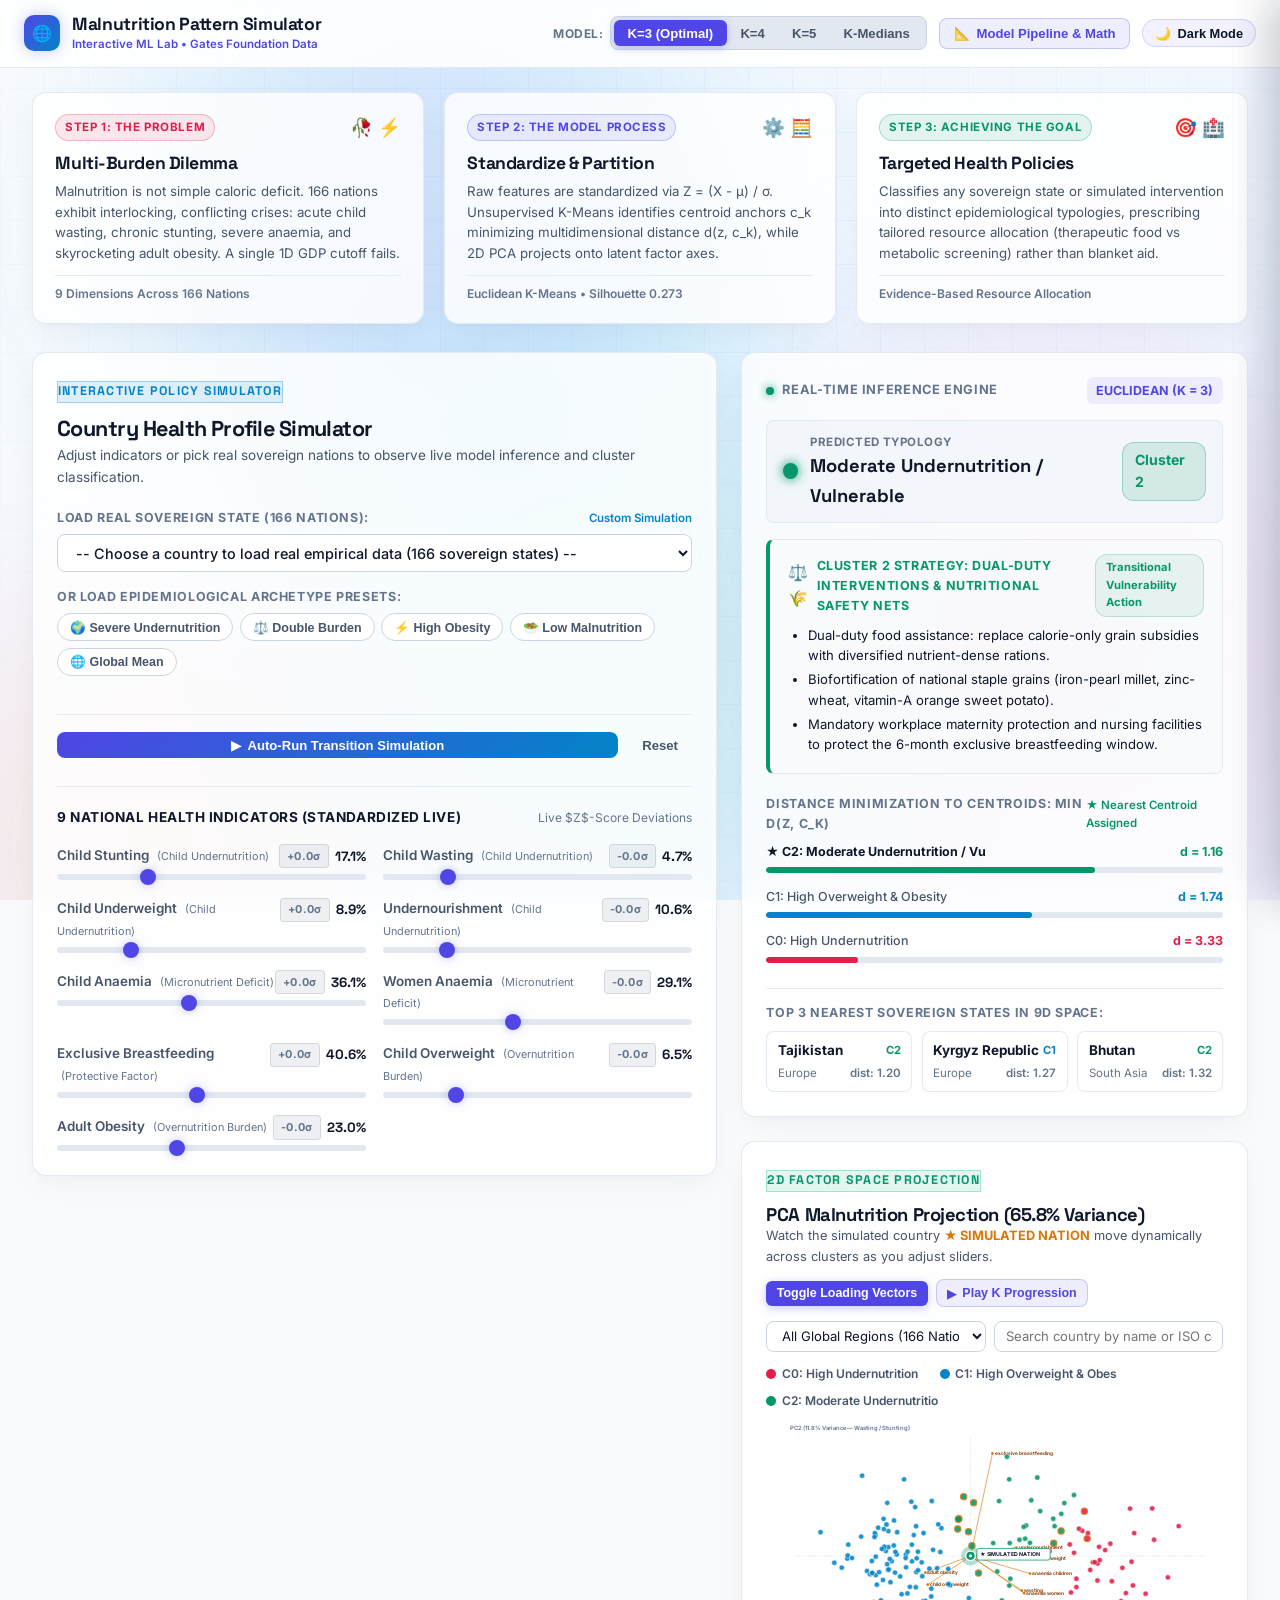
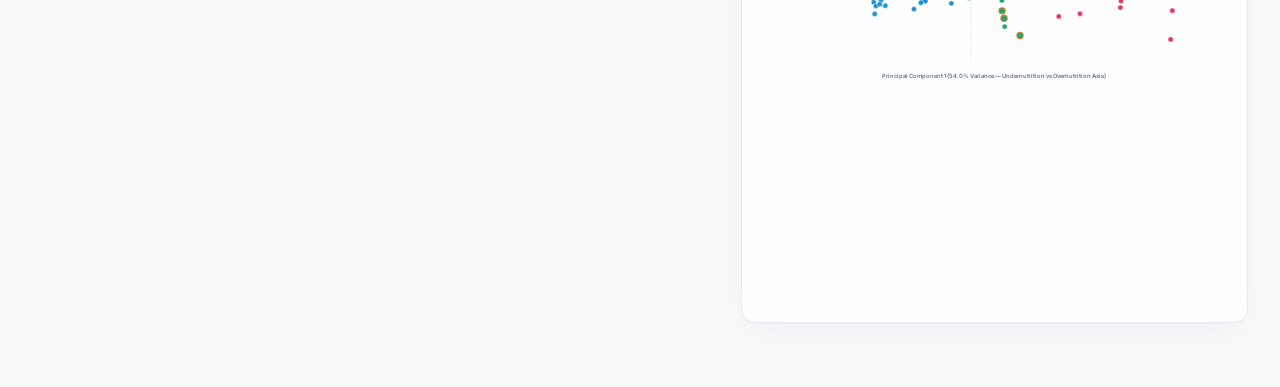
==== commit ffb19892: "fix(server): serve with strict no-cache headers and cache-busting assets" ====
--- a/frontend/index.html
+++ b/frontend/index.html
@@ -5,13 +5,16 @@
   <meta name="viewport" content="width=device-width, initial-scale=1.0">
   <title>Malnutrition Pattern Simulator | Gates Foundation Nutrition Analytics</title>
   <meta name="description" content="Interactive problem and machine learning model simulation for global country malnutrition pattern segmentation.">
+  <meta http-equiv="Cache-Control" content="no-cache, no-store, must-revalidate">
+  <meta http-equiv="Pragma" content="no-cache">
+  <meta http-equiv="Expires" content="0">
 
   <!-- Google Fonts: Space Grotesk (Headings) & Inter (Body) -->
   <link rel="preconnect" href="https://fonts.googleapis.com">
   <link rel="preconnect" href="https://fonts.gstatic.com" crossorigin>
   <link href="https://fonts.googleapis.com/css2?family=Inter:wght@300;400;500;600;700&family=Space+Grotesk:wght@500;600;700;800&display=swap" rel="stylesheet">
 
-  <link rel="stylesheet" href="css/style.css">
+  <link rel="stylesheet" href="css/style.css?v=3.0.0">
 </head>
 <body>
 
@@ -34,11 +37,11 @@
     <div class="nav-container" style="justify-content: space-between;">
       
       <!-- Brand & Project Title -->
-      <a href="#" class="brand-wrapper" style="text-decoration: none;">
+      <a href="#" class="brand-wrapper" style="text-decoration: none; min-width: 280px;">
         <div class="brand-icon">🌐</div>
-        <div>
-          <span class="brand-text">Malnutrition Pattern Simulator</span>
-          <span class="brand-tag">Interactive Machine Learning Lab • Gates Foundation Data</span>
+        <div style="display: flex; flex-direction: column;">
+          <span class="brand-text" style="font-size: 1.1rem; line-height: 1.2;">Malnutrition Pattern Simulator</span>
+          <span class="brand-subtext" style="font-size: 0.72rem; color: var(--indigo-accent); font-weight: 600;">Interactive ML Lab • Gates Foundation Data</span>
         </div>
       </a>
 
@@ -103,8 +106,7 @@
           </div>
           <h3 class="flow-step-title">Standardize & Partition</h3>
           <p class="flow-step-desc">
-            Raw features are standardized via $Z = (X - \mu)/\sigma$. Unsupervised clustering finds centroid anchors 
-            $\mathbf{c}_k$ minimizing distance $d(\mathbf{z}, \mathbf{c}_k)$, while 2D PCA projects the 9D manifold onto visual factor axes.
+            Raw features are standardized via Z = (X - μ) / σ. Unsupervised K-Means identifies centroid anchors c_k minimizing multidimensional distance d(z, c_k), while 2D PCA projects onto latent factor axes.
           </p>
           <div class="flow-step-footer">
             <span class="flow-highlight">Euclidean K-Means • Silhouette 0.273</span>
@@ -458,9 +460,9 @@
     </div>
   </aside>
 
-  <!-- Autogenerated Results Data -->
-  <script src="data/results.js"></script>
-  <!-- Main Application Logic -->
-  <script src="js/app.js"></script>
+  <!-- Autogenerated Results Data (Cache-Busted) -->
+  <script src="data/results.js?v=3.0.0"></script>
+  <!-- Main Application Logic (Cache-Busted) -->
+  <script src="js/app.js?v=3.0.0"></script>
 </body>
 </html>
